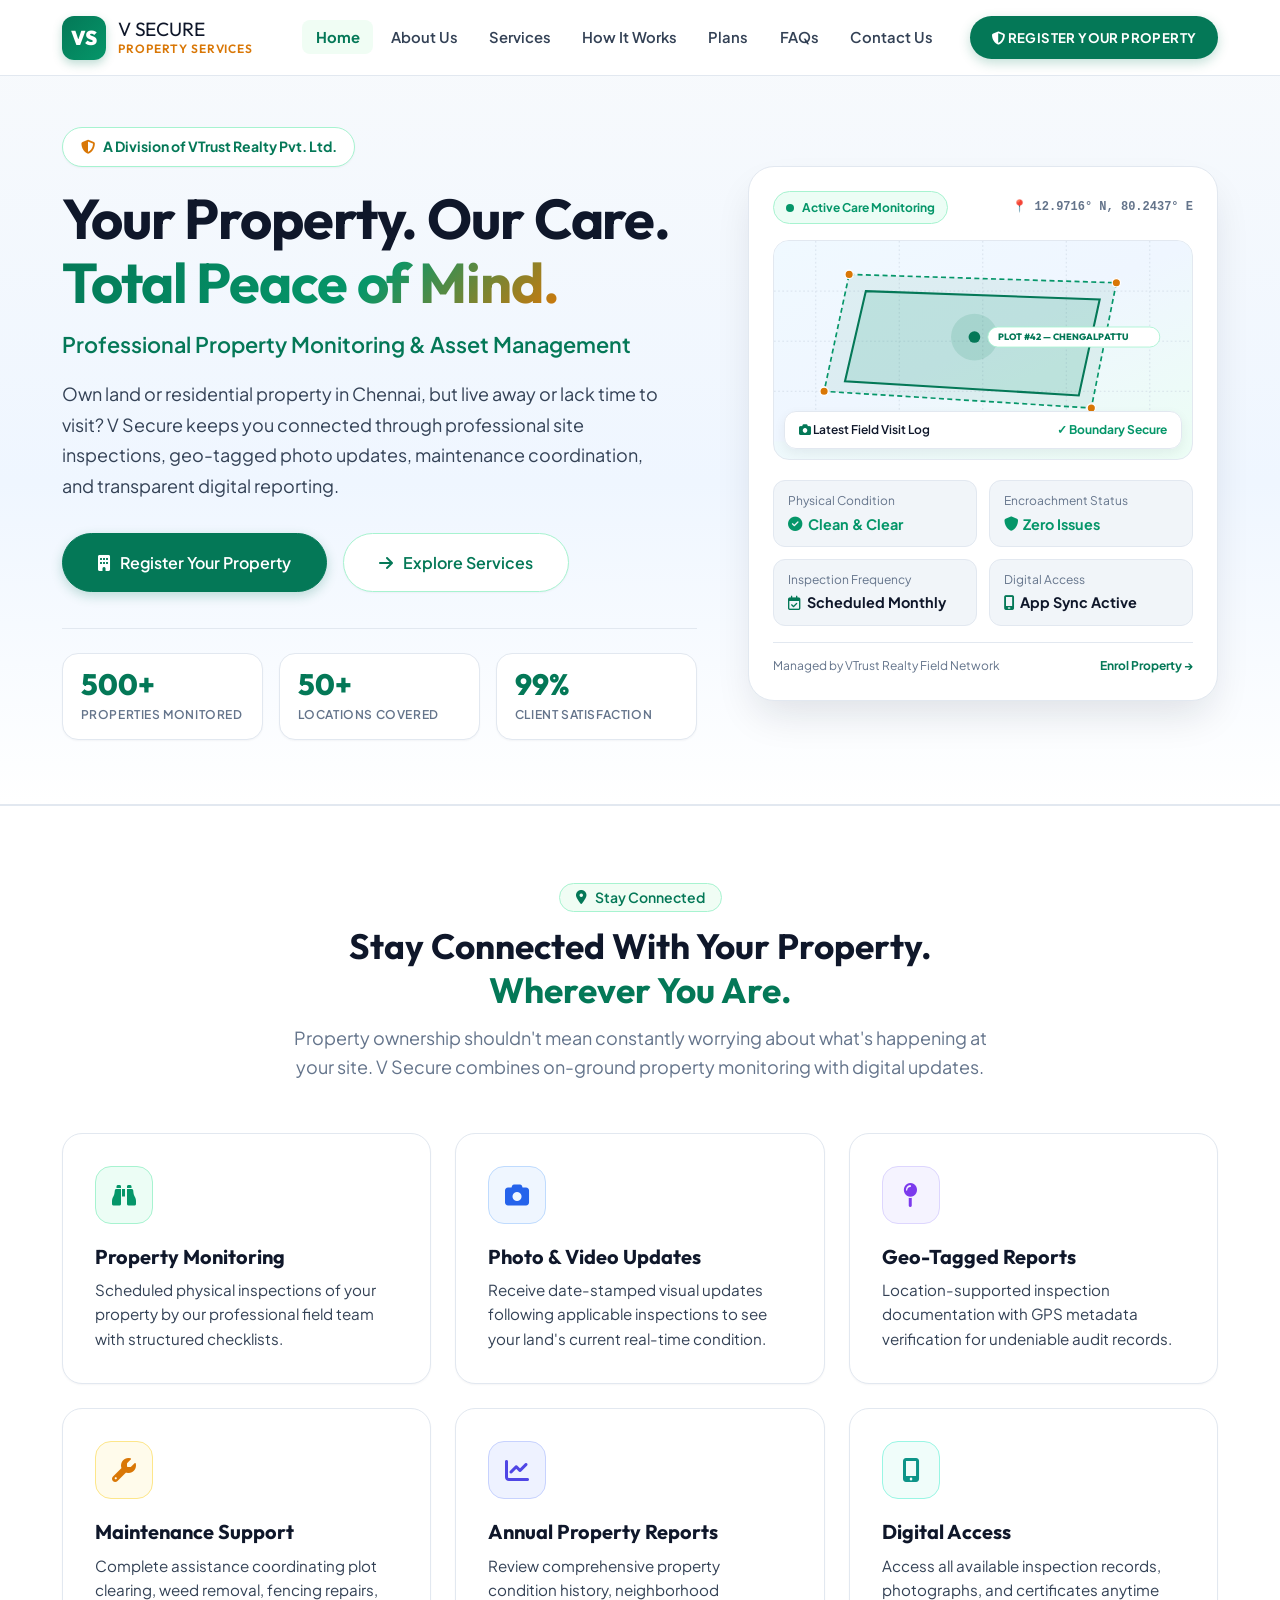
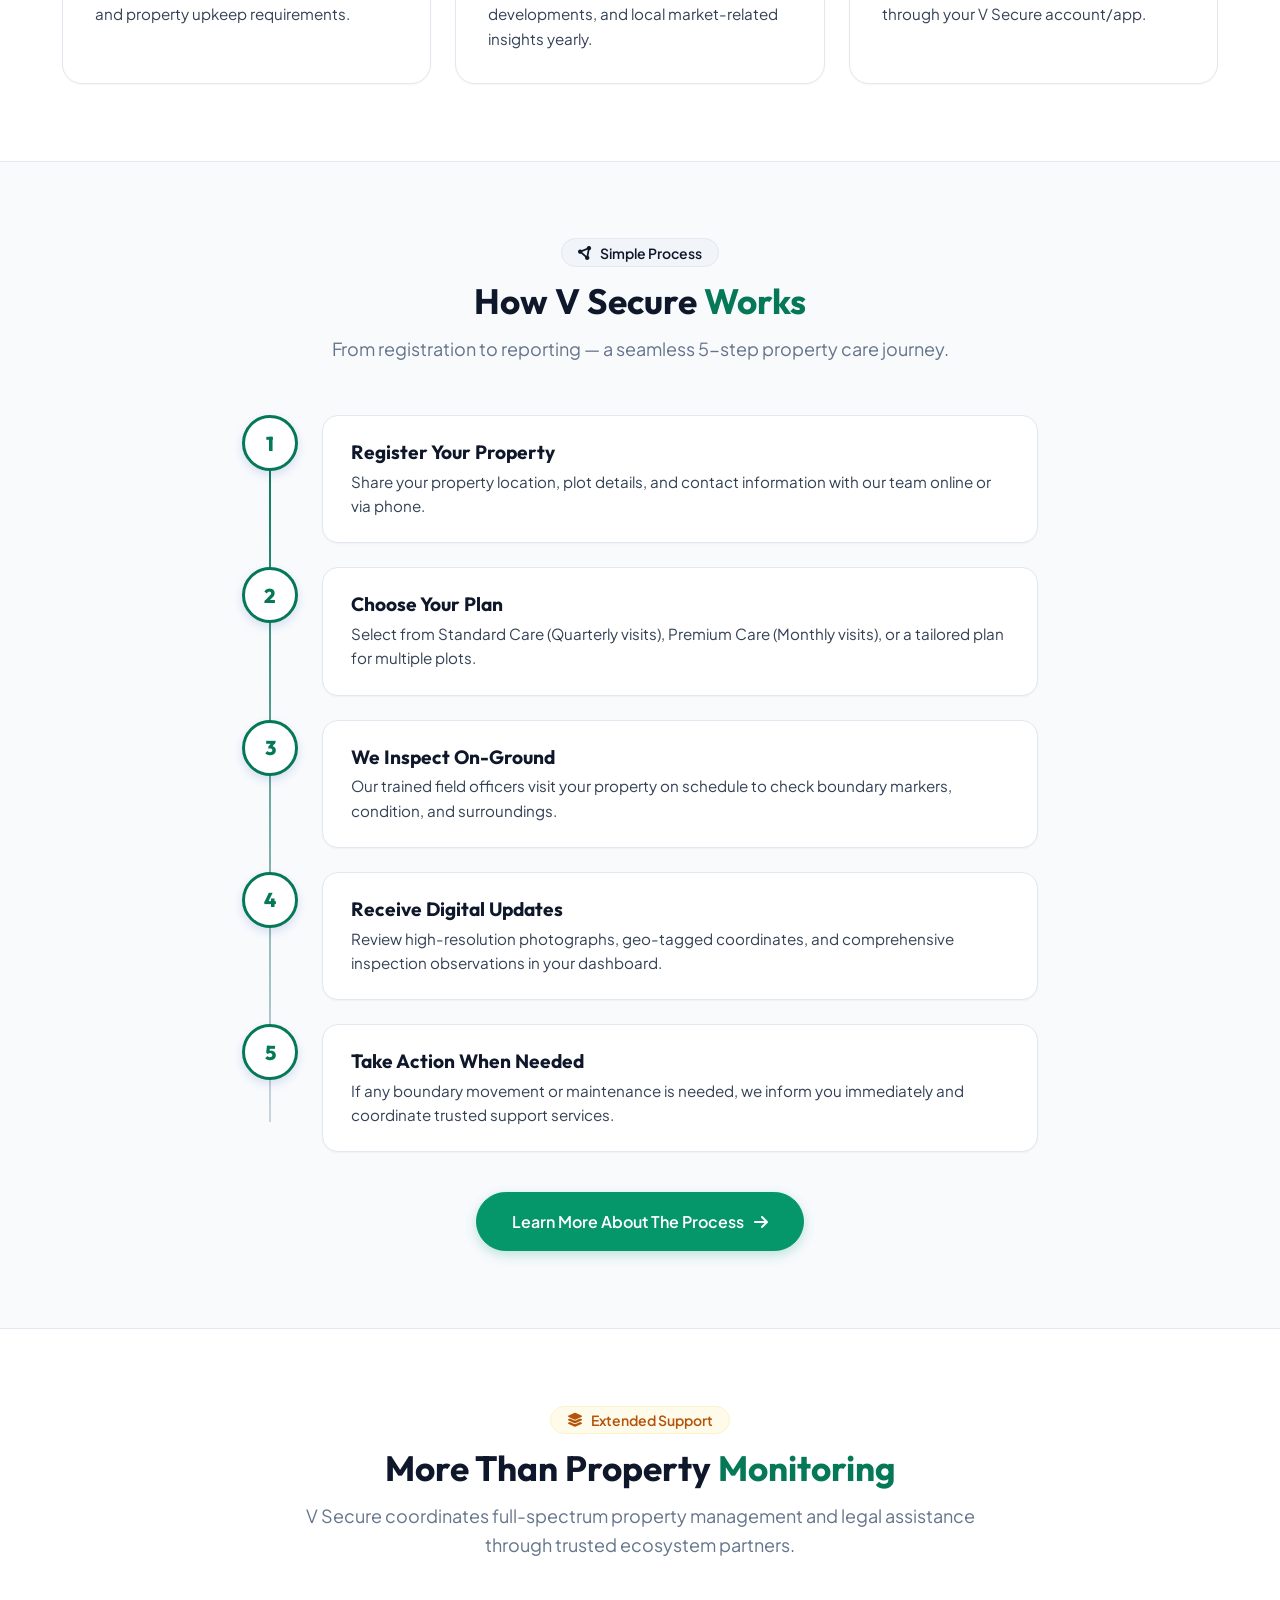
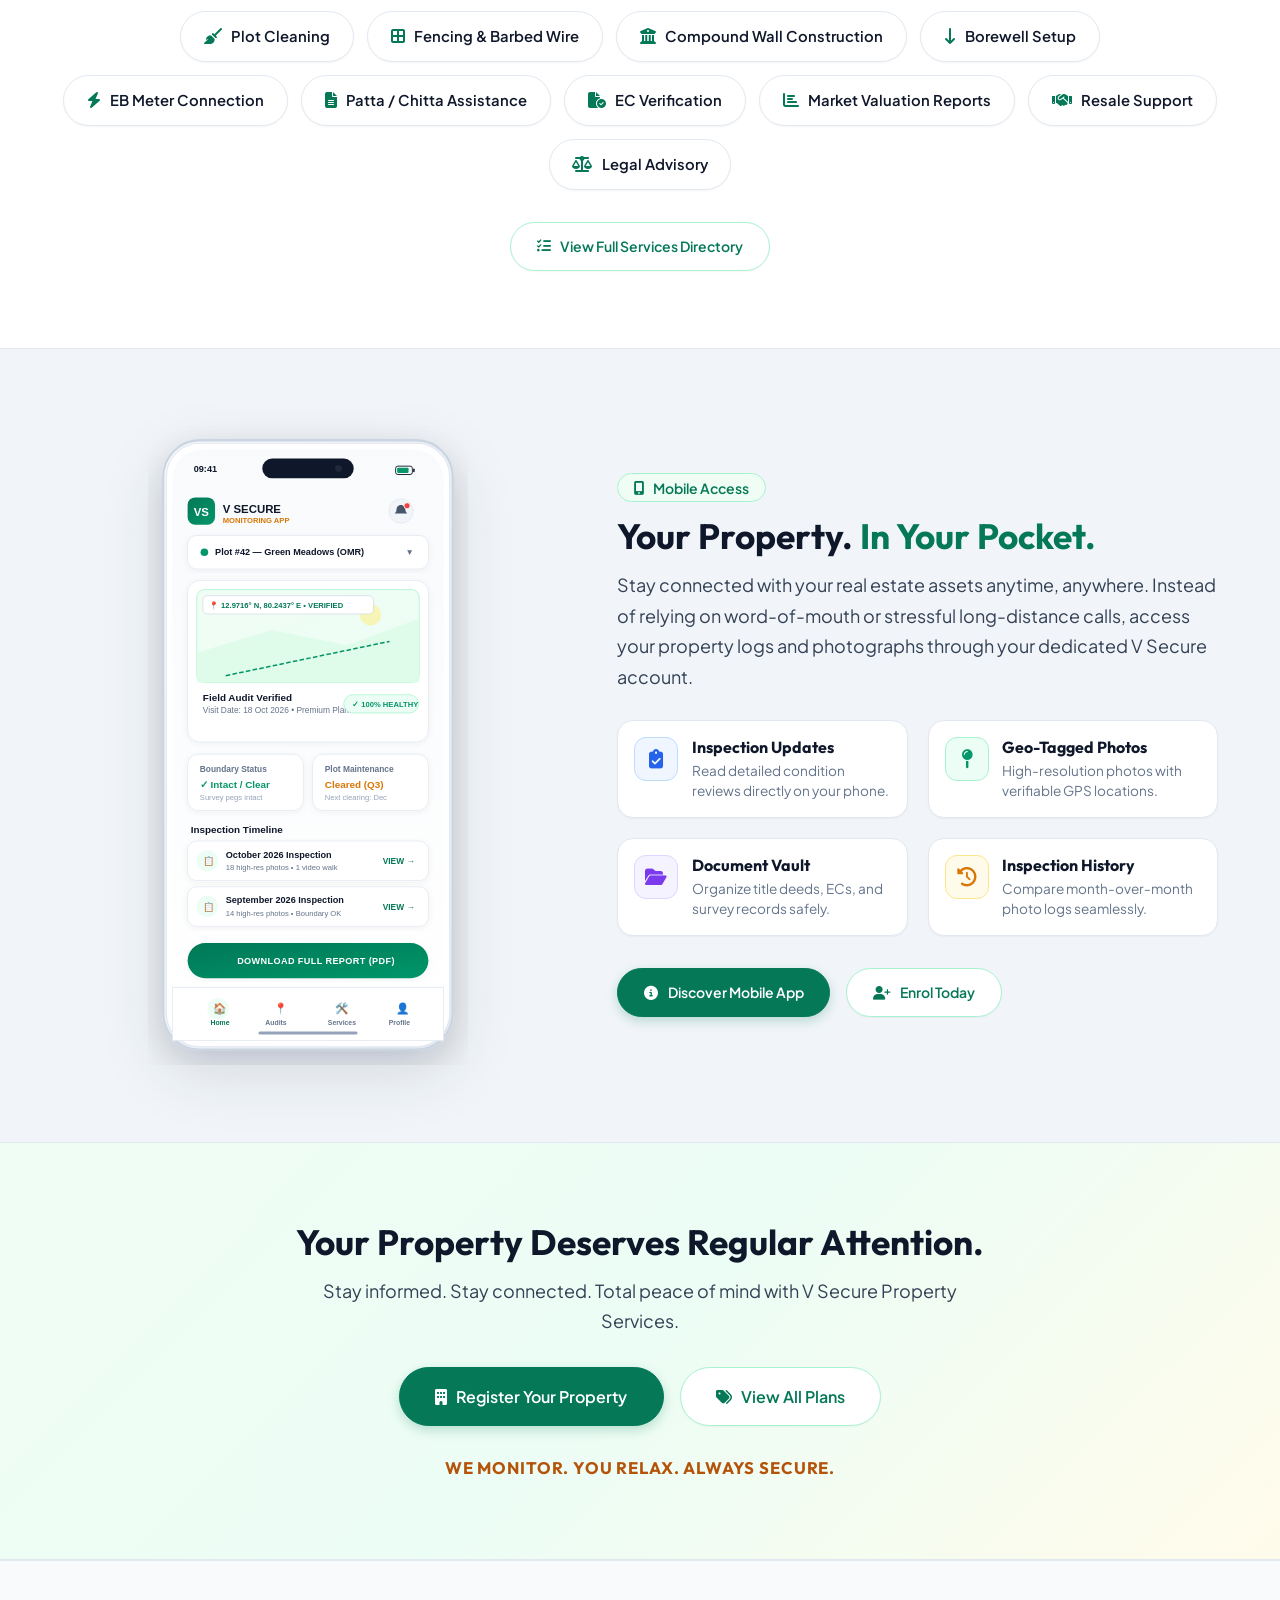
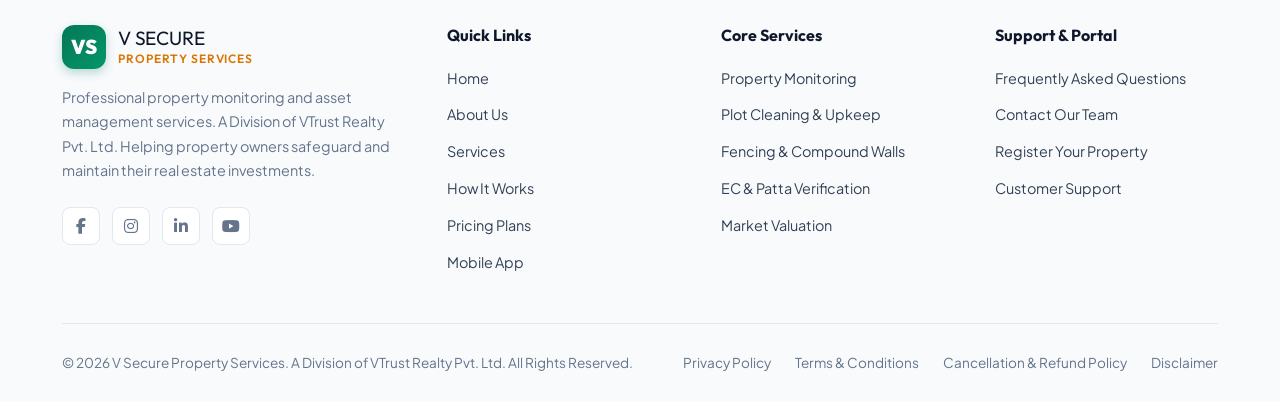
==== index.html @ 12f70ba1 "init" ====
<!DOCTYPE html>
<html lang="en">
<head>
  <meta charset="UTF-8">
  <meta name="viewport" content="width=device-width, initial-scale=1.0">
  <title>V Secure Property Services — Your Property. Our Care. Total Peace of Mind.</title>
  <meta name="description" content="Professional property monitoring, geo-tagged inspections, maintenance coordination and asset management by V Secure, a division of VTrust Realty Pvt. Ltd.">
  <link rel="stylesheet" href="css/style.css">
  <link rel="stylesheet" href="https://cdnjs.cloudflare.com/ajax/libs/font-awesome/6.5.1/css/all.min.css">
</head>
<body>

  <!-- ========== HEADER ========== -->
  <header class="header" id="header">
    <div class="header__inner">
      <a href="index.html" class="header__logo">
        <div class="header__logo-icon">VS</div>
        <div class="header__logo-text">
          V SECURE
          <span>Property Services</span>
        </div>
      </a>

      <div class="header__actions">
        <a href="contact.html#register" class="header__mobile-cta"><i class="fa-solid fa-shield-halved"></i> Register</a>
        <button class="nav-toggle" aria-label="Toggle navigation">
          <span class="nav-toggle__bar"></span>
          <span class="nav-toggle__bar"></span>
          <span class="nav-toggle__bar"></span>
        </button>
      </div>

      <nav class="header__nav" id="nav">
        <div class="nav__drawer-header">
          <div class="nav__drawer-brand">
            <div class="header__logo-icon" style="width:36px;height:36px;font-size:1rem;">VS</div>
            <div class="header__logo-text" style="font-size:1.1rem;">
              V SECURE
              <span style="font-size:0.65rem;">Property Services</span>
            </div>
          </div>
          <button class="nav__drawer-close" aria-label="Close navigation">
            <i class="fa-solid fa-xmark"></i>
          </button>
        </div>

        <ul class="nav__list">
          <li><a href="index.html" class="nav__link nav__link--active"><i class="fa-solid fa-house"></i> Home</a></li>
          <li><a href="about.html" class="nav__link"><i class="fa-solid fa-circle-info"></i> About Us</a></li>
          <li><a href="services.html" class="nav__link"><i class="fa-solid fa-shield-halved"></i> Services</a></li>
          <li><a href="how-it-works.html" class="nav__link"><i class="fa-solid fa-route"></i> How It Works</a></li>
          <li><a href="plans.html" class="nav__link"><i class="fa-solid fa-tags"></i> Plans</a></li>
          <li><a href="faq.html" class="nav__link"><i class="fa-solid fa-circle-question"></i> FAQs</a></li>
          <li><a href="contact.html" class="nav__link"><i class="fa-solid fa-envelope"></i> Contact Us</a></li>
        </ul>
        <a href="contact.html#register" class="nav__cta"><i class="fa-solid fa-shield-halved"></i> REGISTER YOUR PROPERTY</a>

        <div class="nav__drawer-footer">
          <a href="tel:+919840012345" class="nav__drawer-phone">
            <i class="fa-solid fa-phone"></i>
            <span>+91 98400 12345</span>
          </a>
          <div class="nav__drawer-division">A Division of VTrust Realty Pvt. Ltd.</div>
        </div>
      </nav>
    </div>
  </header>

  <!-- ========== HERO SECTION (Light 2-Column Split) ========== -->
  <section class="hero" id="hero">
    <div class="container">
      <div class="hero__inner">
        <!-- Left Content -->
        <div class="hero__content">
          <div class="hero__badge">
            <i class="fa-solid fa-shield-halved"></i>
            A Division of VTrust Realty Pvt. Ltd.
          </div>
          <h1 class="hero__title">
            Your Property. Our Care.<br>
            <span class="text-gradient">Total Peace of Mind.</span>
          </h1>
          <p class="hero__subtitle">Professional Property Monitoring &amp; Asset Management</p>
          <p class="hero__description">
            Own land or residential property in Chennai, but live away or lack time to visit? V&nbsp;Secure keeps you connected through professional site inspections, geo-tagged photo updates, maintenance coordination, and transparent digital reporting.
          </p>
          <div class="hero__actions">
            <a href="contact.html#register" class="btn btn--primary btn--lg">
              <i class="fa-solid fa-building"></i> Register Your Property
            </a>
            <a href="services.html" class="btn btn--secondary btn--lg">
              <i class="fa-solid fa-arrow-right"></i> Explore Services
            </a>
          </div>
          <div class="hero__stats">
            <div class="hero__stat-card">
              <div class="hero__stat-number counter" data-target="500" data-suffix="+">500+</div>
              <div class="hero__stat-label">Properties Monitored</div>
            </div>
            <div class="hero__stat-card">
              <div class="hero__stat-number counter" data-target="50" data-suffix="+">50+</div>
              <div class="hero__stat-label">Locations Covered</div>
            </div>
            <div class="hero__stat-card">
              <div class="hero__stat-number counter" data-target="99" data-suffix="%">99%</div>
              <div class="hero__stat-label">Client Satisfaction</div>
            </div>
          </div>
        </div>

        <!-- Right Live Visual Card -->
        <div class="hero__visual">
          <div class="property-live-card">
            <div class="property-live-card__header">
              <div class="property-live-card__status">
                <span class="pulse-dot"></span> Active Care Monitoring
              </div>
              <div class="property-live-card__gps">
                📍 12.9716° N, 80.2437° E
              </div>
            </div>

            <!-- Inspection Preview Image / Vector Card (Clean Light Blueprint) -->
            <div class="property-live-card__image">
              <svg viewBox="0 0 500 240" width="100%" height="100%" preserveAspectRatio="xMidYMid slice">
                <defs>
                  <linearGradient id="plotBgGrad" x1="0%" y1="0%" x2="100%" y2="100%">
                    <stop offset="0%" stop-color="#f0f9ff" />
                    <stop offset="50%" stop-color="#eff6ff" />
                    <stop offset="100%" stop-color="#ecfdf5" />
                  </linearGradient>
                </defs>
                <rect width="500" height="240" fill="url(#plotBgGrad)"/>
                <!-- Land Blueprint Grid -->
                <g stroke="#cbd5e1" stroke-width="1" stroke-dasharray="2,3" opacity="0.75">
                  <line x1="50" y1="0" x2="50" y2="240"/>
                  <line x1="150" y1="0" x2="150" y2="240"/>
                  <line x1="250" y1="0" x2="250" y2="240"/>
                  <line x1="350" y1="0" x2="350" y2="240"/>
                  <line x1="450" y1="0" x2="450" y2="240"/>
                  <line x1="0" y1="60" x2="500" y2="60"/>
                  <line x1="0" y1="120" x2="500" y2="120"/>
                  <line x1="0" y1="180" x2="500" y2="180"/>
                </g>
                <!-- Plot Boundary Polygon (Verified Emerald & Mint) -->
                <polygon points="90,40 410,50 380,200 60,180" fill="rgba(4,120,87,0.08)" stroke="#059669" stroke-width="2" stroke-dasharray="6,4"/>
                <polygon points="110,60 390,70 365,185 85,168" fill="rgba(5,150,105,0.14)" stroke="#047857" stroke-width="2.5"/>
                <!-- Corner Pegs -->
                <circle cx="90" cy="40" r="5" fill="#d97706" stroke="#ffffff" stroke-width="1.5"/>
                <circle cx="410" cy="50" r="5" fill="#d97706" stroke="#ffffff" stroke-width="1.5"/>
                <circle cx="380" cy="200" r="5" fill="#d97706" stroke="#ffffff" stroke-width="1.5"/>
                <circle cx="60" cy="180" r="5" fill="#d97706" stroke="#ffffff" stroke-width="1.5"/>
                <!-- Field Drone Scanner -->
                <circle cx="240" cy="115" r="28" fill="rgba(4,120,87,0.12)"/>
                <circle cx="240" cy="115" r="7" fill="#047857"/>
                <!-- Plot Label Pill -->
                <rect x="256" y="103" width="206" height="24" rx="12" fill="#ffffff" stroke="#a7f3d0" stroke-width="1"/>
                <text x="268" y="119" font-family="'Outfit', sans-serif" font-size="11" font-weight="800" fill="#047857">PLOT #42 — CHENGALPATTU</text>
              </svg>
              <div class="property-live-card__overlay">
                <span><i class="fa-solid fa-camera" style="color: #047857;"></i> Latest Field Visit Log</span>
                <span style="color: #059669; font-weight: 700;">✓ Boundary Secure</span>
              </div>
            </div>

            <!-- Details Chips -->
            <div class="property-live-card__details">
              <div class="property-detail-pill">
                <span class="label">Physical Condition</span>
                <span class="value" style="color: #059669;"><i class="fa-solid fa-circle-check"></i> Clean &amp; Clear</span>
              </div>
              <div class="property-detail-pill">
                <span class="label">Encroachment Status</span>
                <span class="value" style="color: #059669;"><i class="fa-solid fa-shield"></i> Zero Issues</span>
              </div>
              <div class="property-detail-pill">
                <span class="label">Inspection Frequency</span>
                <span class="value"><i class="fa-regular fa-calendar-check" style="color:#047857;"></i> Scheduled Monthly</span>
              </div>
              <div class="property-detail-pill">
                <span class="label">Digital Access</span>
                <span class="value"><i class="fa-solid fa-mobile-screen" style="color:#047857;"></i> App Sync Active</span>
              </div>
            </div>

            <div class="property-live-card__footer">
              <span>Managed by VTrust Realty Field Network</span>
              <a href="contact.html#register" style="color: var(--clr-primary); font-weight: 700;">Enrol Property &rarr;</a>
            </div>
          </div>
        </div>
      </div>
    </div>
  </section>

  <!-- ========== SECTION 2: STAY CONNECTED ========== -->
  <section class="section section--alt">
    <div class="container">
      <div class="section-header">
        <span class="badge badge--blue"><i class="fa-solid fa-location-dot"></i> Stay Connected</span>
        <h2>Stay Connected With Your Property. <span class="text-primary">Wherever You Are.</span></h2>
        <p>Property ownership shouldn't mean constantly worrying about what's happening at your site. V&nbsp;Secure combines on-ground property monitoring with digital updates.</p>
      </div>

      <div class="benefits-grid">
        <div class="benefit-card">
          <div class="benefit-card__icon icon-emerald"><i class="fa-solid fa-binoculars"></i></div>
          <h3>Property Monitoring</h3>
          <p>Scheduled physical inspections of your property by our professional field team with structured checklists.</p>
        </div>

        <div class="benefit-card">
          <div class="benefit-card__icon icon-blue"><i class="fa-solid fa-camera"></i></div>
          <h3>Photo &amp; Video Updates</h3>
          <p>Receive date-stamped visual updates following applicable inspections to see your land's current real-time condition.</p>
        </div>

        <div class="benefit-card">
          <div class="benefit-card__icon icon-purple"><i class="fa-solid fa-map-pin"></i></div>
          <h3>Geo-Tagged Reports</h3>
          <p>Location-supported inspection documentation with GPS metadata verification for undeniable audit records.</p>
        </div>

        <div class="benefit-card">
          <div class="benefit-card__icon icon-amber"><i class="fa-solid fa-wrench"></i></div>
          <h3>Maintenance Support</h3>
          <p>Complete assistance coordinating plot clearing, weed removal, fencing repairs, and property upkeep requirements.</p>
        </div>

        <div class="benefit-card">
          <div class="benefit-card__icon icon-indigo"><i class="fa-solid fa-chart-line"></i></div>
          <h3>Annual Property Reports</h3>
          <p>Review comprehensive property condition history, neighborhood developments, and local market-related insights yearly.</p>
        </div>

        <div class="benefit-card">
          <div class="benefit-card__icon icon-teal"><i class="fa-solid fa-mobile-screen-button"></i></div>
          <h3>Digital Access</h3>
          <p>Access all available inspection records, photographs, and certificates anytime through your V&nbsp;Secure account/app.</p>
        </div>
      </div>
    </div>
  </section>

  <!-- ========== SECTION 3: HOW IT WORKS (Preview) ========== -->
  <section class="section">
    <div class="container container--narrow">
      <div class="section-header">
        <span class="badge badge--dark"><i class="fa-solid fa-circle-nodes"></i> Simple Process</span>
        <h2>How V Secure <span class="text-primary">Works</span></h2>
        <p>From registration to reporting — a seamless 5-step property care journey.</p>
      </div>

      <div class="steps">
        <div class="steps__line"></div>

        <div class="step">
          <div class="step__marker">1</div>
          <div class="step__content">
            <h3>Register Your Property</h3>
            <p>Share your property location, plot details, and contact information with our team online or via phone.</p>
          </div>
        </div>

        <div class="step">
          <div class="step__marker">2</div>
          <div class="step__content">
            <h3>Choose Your Plan</h3>
            <p>Select from Standard Care (Quarterly visits), Premium Care (Monthly visits), or a tailored plan for multiple plots.</p>
          </div>
        </div>

        <div class="step">
          <div class="step__marker">3</div>
          <div class="step__content">
            <h3>We Inspect On-Ground</h3>
            <p>Our trained field officers visit your property on schedule to check boundary markers, condition, and surroundings.</p>
          </div>
        </div>

        <div class="step">
          <div class="step__marker">4</div>
          <div class="step__content">
            <h3>Receive Digital Updates</h3>
            <p>Review high-resolution photographs, geo-tagged coordinates, and comprehensive inspection observations in your dashboard.</p>
          </div>
        </div>

        <div class="step">
          <div class="step__marker">5</div>
          <div class="step__content">
            <h3>Take Action When Needed</h3>
            <p>If any boundary movement or maintenance is needed, we inform you immediately and coordinate trusted support services.</p>
          </div>
        </div>
      </div>

      <div style="text-align: center; margin-top: 2.5rem;">
        <a href="how-it-works.html" class="btn btn--blue btn--lg">
          Learn More About The Process <i class="fa-solid fa-arrow-right"></i>
        </a>
      </div>
    </div>
  </section>

  <!-- ========== SECTION 4: MORE THAN MONITORING ========== -->
  <section class="section section--alt">
    <div class="container">
      <div class="section-header">
        <span class="badge badge--gold"><i class="fa-solid fa-layer-group"></i> Extended Support</span>
        <h2>More Than Property <span class="text-primary">Monitoring</span></h2>
        <p>V Secure coordinates full-spectrum property management and legal assistance through trusted ecosystem partners.</p>
      </div>

      <div class="additional-services">
        <span class="additional-services__item"><i class="fa-solid fa-broom"></i> Plot Cleaning</span>
        <span class="additional-services__item"><i class="fa-solid fa-border-all"></i> Fencing &amp; Barbed Wire</span>
        <span class="additional-services__item"><i class="fa-solid fa-building-columns"></i> Compound Wall Construction</span>
        <span class="additional-services__item"><i class="fa-solid fa-arrow-down-long"></i> Borewell Setup</span>
        <span class="additional-services__item"><i class="fa-solid fa-bolt"></i> EB Meter Connection</span>
        <span class="additional-services__item"><i class="fa-solid fa-file-lines"></i> Patta / Chitta Assistance</span>
        <span class="additional-services__item"><i class="fa-solid fa-file-circle-check"></i> EC Verification</span>
        <span class="additional-services__item"><i class="fa-solid fa-chart-bar"></i> Market Valuation Reports</span>
        <span class="additional-services__item"><i class="fa-solid fa-handshake"></i> Resale Support</span>
        <span class="additional-services__item"><i class="fa-solid fa-scale-balanced"></i> Legal Advisory</span>
      </div>

      <div style="text-align: center; margin-top: 2rem;">
        <a href="services.html" class="btn btn--secondary">
          <i class="fa-solid fa-list-check"></i> View Full Services Directory
        </a>
      </div>
    </div>
  </section>

  <!-- ========== SECTION 5: MOBILE APP SHOWCASE ========== -->
  <section class="section section--subtle">
    <div class="container">
      <div class="app-section">
        <div class="app-section__image">
          <img src="images/app-mockup.svg" alt="V Secure mobile app dashboard preview">
        </div>
        <div>
          <span class="badge badge--blue" style="margin-bottom: 0.75rem;"><i class="fa-solid fa-mobile-screen-button"></i> Mobile Access</span>
          <h2 style="font-size: var(--fs-h2); color: var(--clr-text-title); margin-bottom: 0.75rem;">
            Your Property. <span class="text-primary">In Your Pocket.</span>
          </h2>
          <p style="font-size: var(--fs-body-lg); color: var(--clr-text-body); margin-bottom: 1.5rem; line-height: 1.7;">
            Stay connected with your real estate assets anytime, anywhere. Instead of relying on word-of-mouth or stressful long-distance calls, access your property logs and photographs through your dedicated V&nbsp;Secure account.
          </p>

          <div class="app-features">
            <div class="app-feature">
              <div class="app-feature__icon icon-blue"><i class="fa-solid fa-clipboard-check"></i></div>
              <div>
                <h4>Inspection Updates</h4>
                <p>Read detailed condition reviews directly on your phone.</p>
              </div>
            </div>

            <div class="app-feature">
              <div class="app-feature__icon icon-emerald"><i class="fa-solid fa-map-pin"></i></div>
              <div>
                <h4>Geo-Tagged Photos</h4>
                <p>High-resolution photos with verifiable GPS locations.</p>
              </div>
            </div>

            <div class="app-feature">
              <div class="app-feature__icon icon-purple"><i class="fa-solid fa-folder-open"></i></div>
              <div>
                <h4>Document Vault</h4>
                <p>Organize title deeds, ECs, and survey records safely.</p>
              </div>
            </div>

            <div class="app-feature">
              <div class="app-feature__icon icon-amber"><i class="fa-solid fa-clock-rotate-left"></i></div>
              <div>
                <h4>Inspection History</h4>
                <p>Compare month-over-month photo logs seamlessly.</p>
              </div>
            </div>
          </div>

          <div class="btn-group" style="margin-top: 2rem;">
            <a href="app.html" class="btn btn--primary">
              <i class="fa-solid fa-circle-info"></i> Discover Mobile App
            </a>
            <a href="contact.html#register" class="btn btn--secondary">
              <i class="fa-solid fa-user-plus"></i> Enrol Today
            </a>
          </div>
        </div>
      </div>
    </div>
  </section>

  <!-- ========== SECTION 6: CLOSING CTA ========== -->
  <section class="cta-section">
    <div class="container">
      <h2>Your Property Deserves Regular Attention.</h2>
      <p>Stay informed. Stay connected. Total peace of mind with V Secure Property Services.</p>
      <div class="btn-group">
        <a href="contact.html#register" class="btn btn--primary btn--lg">
          <i class="fa-solid fa-building"></i> Register Your Property
        </a>
        <a href="plans.html" class="btn btn--secondary btn--lg">
          <i class="fa-solid fa-tags"></i> View All Plans
        </a>
      </div>
      <div class="cta-tagline">We Monitor. You Relax. Always Secure.</div>
    </div>
  </section>

  <!-- ========== FOOTER ========== -->
  <footer class="footer">
    <div class="container">
      <div class="footer__grid">
        <div class="footer__brand">
          <a href="index.html" class="header__logo" style="margin-bottom: 0.5rem;">
            <div class="header__logo-icon">VS</div>
            <div class="header__logo-text">
              V SECURE
              <span>Property Services</span>
            </div>
          </a>
          <p>
            Professional property monitoring and asset management services. A Division of VTrust Realty Pvt. Ltd. Helping property owners safeguard and maintain their real estate investments.
          </p>
          <div class="footer__social">
            <a href="#" aria-label="Facebook"><i class="fa-brands fa-facebook-f"></i></a>
            <a href="#" aria-label="Instagram"><i class="fa-brands fa-instagram"></i></a>
            <a href="#" aria-label="LinkedIn"><i class="fa-brands fa-linkedin-in"></i></a>
            <a href="#" aria-label="YouTube"><i class="fa-brands fa-youtube"></i></a>
          </div>
        </div>

        <div class="footer__col">
          <h4>Quick Links</h4>
          <ul>
            <li><a href="index.html">Home</a></li>
            <li><a href="about.html">About Us</a></li>
            <li><a href="services.html">Services</a></li>
            <li><a href="how-it-works.html">How It Works</a></li>
            <li><a href="plans.html">Pricing Plans</a></li>
            <li><a href="app.html">Mobile App</a></li>
          </ul>
        </div>

        <div class="footer__col">
          <h4>Core Services</h4>
          <ul>
            <li><a href="services.html">Property Monitoring</a></li>
            <li><a href="services.html">Plot Cleaning &amp; Upkeep</a></li>
            <li><a href="services.html">Fencing &amp; Compound Walls</a></li>
            <li><a href="services.html">EC &amp; Patta Verification</a></li>
            <li><a href="services.html">Market Valuation</a></li>
          </ul>
        </div>

        <div class="footer__col">
          <h4>Support &amp; Portal</h4>
          <ul>
            <li><a href="faq.html">Frequently Asked Questions</a></li>
            <li><a href="contact.html">Contact Our Team</a></li>
            <li><a href="contact.html#register">Register Your Property</a></li>
            <li><a href="contact.html">Customer Support</a></li>
          </ul>
        </div>
      </div>

      <div class="footer__bottom">
        <p>&copy; 2026 V Secure Property Services. A Division of VTrust Realty Pvt. Ltd. All Rights Reserved.</p>
        <div class="footer__policies">
          <a href="#">Privacy Policy</a>
          <a href="#">Terms &amp; Conditions</a>
          <a href="#">Cancellation &amp; Refund Policy</a>
          <a href="#">Disclaimer</a>
        </div>
      </div>
    </div>
  </footer>

  <script src="js/main.js"></script>
</body>
</html>
---- css/style.css ----
/* ==========================================================================
   V SECURE PROPERTY SERVICES — Executive Light Theme Design System
   A Division of VTrust Realty Pvt. Ltd.
   Ultra-Clean Corporate Palette & Responsive Mobile Drawer
   ========================================================================== */

/* ---------- Google Fonts ---------- */
@import url('https://fonts.googleapis.com/css2?family=Plus+Jakarta+Sans:wght@400;500;600;700;800&family=Outfit:wght@500;600;700;800;900&display=swap');

/* ---------- Pure Light Theme Tokens (Forest Emerald & Warm Gold) ---------- */
:root {
  /* Surfaces & Canvas (100% Light Mode) */
  --clr-bg-page: #f8fafc;        /* Soft Pearl Slate Canvas */
  --clr-bg-white: #ffffff;       /* Pure Card White */
  --clr-bg-subtle: #f1f5f9;      /* Light Gray Neutral */
  --clr-bg-alt: #ffffff;
  --clr-bg-tint-blue: #f0fdf4;   /* Soft Emerald Tint Highlight */
  --clr-bg-tint-green: #ecfdf5;  /* Soft Green Highlight */
  --clr-bg-tint-gold: #fffbeb;   /* Soft Gold Highlight */

  /* Executive Brand Colors (V Secure Forest Emerald & Gold) */
  --clr-primary: #047857;        /* Rich Forest Emerald */
  --clr-primary-light: #059669;  /* Vibrant Emerald */
  --clr-primary-dark: #064e3b;   /* Deep Pine Green */
  --clr-primary-subtle: #d1fae5; /* Soft Mint Border/Fill */

  --clr-accent-gold: #d97706;    /* Vibrant Warm Amber */
  --clr-accent-dark: #b45309;    /* Refined Brass */
  --clr-accent-light: #fef3c7;   /* Pastel Gold */

  /* Semantic State Colors */
  --clr-success: #059669;        /* Verified Emerald */
  --clr-success-bg: #ecfdf5;
  --clr-success-border: #a7f3d0;
  --clr-info: #0284c7;
  --clr-info-bg: #f0f9ff;
  --clr-warning: #d97706;

  /* Typography Colors (High Contrast & Clean Legibility) */
  --clr-text-title: #0f172a;     /* Deep Slate / Charcoal */
  --clr-text-body: #334155;      /* Slate Body (Optimal for reading) */
  --clr-text-muted: #64748b;     /* Metadata / Secondary */
  --clr-text-subtle: #94a3b8;    /* Placeholder / Inactive */
  --clr-text-white: #ffffff;

  /* Crisp Light Borders */
  --clr-border: #e2e8f0;         /* Default Light Divider */
  --clr-border-subtle: #cbd5e1;  /* Form Input / Strong Border */
  --clr-border-blue: #a7f3d0;    /* Card Mint Border */

  /* Gradients */
  --grad-primary: linear-gradient(135deg, #047857 0%, #059669 100%);
  --grad-accent: linear-gradient(135deg, #b45309 0%, #d97706 100%);
  --grad-hero: linear-gradient(180deg, #f8fafc 0%, #f0fdf4 50%, #ffffff 100%);
  --grad-cta: linear-gradient(135deg, #f0fdf4 0%, #ecfdf5 50%, #fffbeb 100%);

  /* Typography */
  --ff-heading: 'Outfit', -apple-system, BlinkMacSystemFont, 'Segoe UI', Roboto, sans-serif;
  --ff-body: 'Plus Jakarta Sans', -apple-system, BlinkMacSystemFont, 'Segoe UI', Roboto, sans-serif;

  --fs-hero: clamp(2.1rem, 4.5vw, 3.5rem);
  --fs-h1: clamp(1.85rem, 3.8vw, 2.75rem);
  --fs-h2: clamp(1.5rem, 3vw, 2.2rem);
  --fs-h3: clamp(1.2rem, 2vw, 1.5rem);
  --fs-h4: 1.125rem;
  --fs-body: 1rem;
  --fs-body-lg: 1.125rem;
  --fs-small: 0.875rem;
  --fs-xs: 0.75rem;

  /* Spacing */
  --space-xs: 0.5rem;
  --space-sm: 1rem;
  --space-md: 1.5rem;
  --space-lg: 2rem;
  --space-xl: 3rem;
  --space-2xl: 4.5rem;
  --space-3xl: 6rem;

  /* Border Radii */
  --radius-sm: 8px;
  --radius-md: 12px;
  --radius-lg: 16px;
  --radius-xl: 20px;
  --radius-2xl: 26px;
  --radius-full: 9999px;

  /* Clean Light Shadows */
  --shadow-xs: 0 1px 2px rgba(15, 23, 42, 0.04);
  --shadow-sm: 0 2px 6px rgba(15, 23, 42, 0.05);
  --shadow-md: 0 6px 18px -2px rgba(15, 23, 42, 0.07);
  --shadow-lg: 0 12px 28px -4px rgba(15, 23, 42, 0.09);
  --shadow-xl: 0 20px 40px -8px rgba(15, 23, 42, 0.12);

  /* Transitions */
  --transition-fast: 0.18s cubic-bezier(0.4, 0, 0.2, 1);
  --transition-base: 0.28s cubic-bezier(0.4, 0, 0.2, 1);
  --transition-smooth: 0.35s cubic-bezier(0.16, 1, 0.3, 1);

  /* Layout */
  --container-max: 1220px;
  --container-narrow: 860px;
  --header-height: 76px;
}

/* ---------- Global Reset & Base ---------- */
*, *::before, *::after {
  margin: 0;
  padding: 0;
  box-sizing: border-box;
}

html {
  scroll-behavior: smooth;
  scroll-padding-top: calc(var(--header-height) + 16px);
}

body {
  font-family: var(--ff-body);
  font-size: var(--fs-body);
  line-height: 1.65;
  color: var(--clr-text-body);
  background-color: var(--clr-bg-page);
  overflow-x: hidden;
  -webkit-font-smoothing: antialiased;
  -moz-osx-font-smoothing: grayscale;
}

body.menu-open {
  overflow: hidden;
}

img, svg {
  max-width: 100%;
  height: auto;
  display: block;
}

a {
  text-decoration: none;
  color: inherit;
  transition: all var(--transition-fast);
}

ul, ol {
  list-style: none;
}

h1, h2, h3, h4, h5, h6 {
  font-family: var(--ff-heading);
  color: var(--clr-text-title);
  font-weight: 700;
  line-height: 1.25;
}

/* ---------- Container Utilities ---------- */
.container {
  width: 100%;
  max-width: var(--container-max);
  margin-left: auto;
  margin-right: auto;
  padding-left: clamp(1rem, 3.5vw, 2rem);
  padding-right: clamp(1rem, 3.5vw, 2rem);
}

.container--narrow {
  max-width: var(--container-narrow);
}

.section {
  padding: clamp(3.5rem, 6vw, 5.5rem) 0;
  position: relative;
}

.section--alt {
  background-color: var(--clr-bg-white);
  border-top: 1px solid var(--clr-border);
  border-bottom: 1px solid var(--clr-border);
}

.section--subtle {
  background-color: var(--clr-bg-subtle);
}

.section-header {
  text-align: center;
  max-width: 720px;
  margin: 0 auto clamp(2rem, 4vw, 3.5rem);
}

.section-header .badge {
  margin-bottom: 0.75rem;
}

.section-header h2 {
  font-size: var(--fs-h2);
  margin-bottom: 0.75rem;
}

.section-header p {
  font-size: var(--fs-body-lg);
  color: var(--clr-text-muted);
  line-height: 1.6;
}

/* ---------- Badges & Labels ---------- */
.badge {
  display: inline-flex;
  align-items: center;
  gap: 0.5rem;
  padding: 0.4rem 1rem;
  border-radius: var(--radius-full);
  font-family: var(--ff-body);
  font-size: var(--fs-small);
  font-weight: 600;
  line-height: 1;
}

.badge--blue,
.badge--emerald {
  background-color: var(--clr-bg-tint-blue);
  color: var(--clr-primary);
  border: 1px solid var(--clr-border-blue);
}

.badge--gold {
  background-color: var(--clr-bg-tint-gold);
  color: var(--clr-accent-dark);
  border: 1px solid var(--clr-accent-light);
}

.badge--green {
  background-color: var(--clr-bg-tint-green);
  color: var(--clr-success);
  border: 1px solid var(--clr-success-border);
}

.badge--dark {
  background-color: var(--clr-bg-subtle);
  color: var(--clr-text-title);
  border: 1px solid var(--clr-border);
}

.text-gradient {
  background: linear-gradient(135deg, #047857 0%, #059669 60%, #d97706 100%);
  -webkit-background-clip: text;
  -webkit-text-fill-color: transparent;
  background-clip: text;
}

.text-primary {
  color: var(--clr-primary);
}

.text-accent {
  color: var(--clr-accent-gold);
}

/* ---------- Buttons ---------- */
.btn {
  display: inline-flex;
  align-items: center;
  justify-content: center;
  gap: 0.6rem;
  padding: 0.75rem 1.6rem;
  border-radius: var(--radius-full);
  font-family: var(--ff-body);
  font-size: var(--fs-small);
  font-weight: 600;
  cursor: pointer;
  border: 1.5px solid transparent;
  transition: all var(--transition-fast);
  text-align: center;
  white-space: nowrap;
}

.btn--primary {
  background: var(--clr-primary);
  color: #ffffff;
  border-color: var(--clr-primary);
  box-shadow: 0 4px 12px rgba(4, 120, 87, 0.24);
}

.btn--primary:hover {
  background: var(--clr-primary-dark);
  border-color: var(--clr-primary-dark);
  color: #ffffff;
  transform: translateY(-2px);
  box-shadow: 0 6px 18px rgba(4, 120, 87, 0.35);
}

.btn--secondary {
  background: #ffffff;
  color: var(--clr-primary);
  border-color: var(--clr-border-blue);
  box-shadow: var(--shadow-xs);
}

.btn--secondary:hover {
  background: var(--clr-bg-tint-blue);
  border-color: var(--clr-primary);
  color: var(--clr-primary-dark);
  transform: translateY(-2px);
  box-shadow: var(--shadow-sm);
}

.btn--blue {
  background: var(--clr-primary-light);
  color: #ffffff;
  border-color: var(--clr-primary-light);
  box-shadow: 0 4px 12px rgba(5, 150, 105, 0.24);
}

.btn--blue:hover {
  background: var(--clr-primary);
  border-color: var(--clr-primary);
  color: #ffffff;
  transform: translateY(-2px);
  box-shadow: 0 6px 16px rgba(4, 120, 87, 0.32);
}

.btn--lg {
  padding: 0.95rem 2.2rem;
  font-size: var(--fs-body);
}

.btn--sm {
  padding: 0.5rem 1.1rem;
  font-size: var(--fs-xs);
}

.btn-group {
  display: flex;
  flex-wrap: wrap;
  align-items: center;
  gap: 1rem;
}

/* ---------- Header & Desktop Navigation ---------- */
.header {
  position: fixed;
  top: 0;
  left: 0;
  right: 0;
  z-index: 1000;
  height: var(--header-height);
  background: #ffffff;
  border-bottom: 1px solid var(--clr-border);
  transition: box-shadow var(--transition-fast);
}

.header--scrolled {
  box-shadow: 0 4px 20px rgba(15, 23, 42, 0.08);
}

.header__inner {
  display: flex;
  align-items: center;
  justify-content: space-between;
  height: 100%;
  max-width: var(--container-max);
  margin: 0 auto;
  padding: 0 clamp(1rem, 3.5vw, 2rem);
}

.header__logo {
  display: flex;
  align-items: center;
  gap: 0.75rem;
  text-decoration: none;
  flex-shrink: 0;
}

.header__logo-icon {
  width: 44px;
  height: 44px;
  background: linear-gradient(135deg, #047857 0%, #059669 100%);
  color: #ffffff;
  border-radius: var(--radius-md);
  display: flex;
  align-items: center;
  justify-content: center;
  font-family: var(--ff-heading);
  font-weight: 900;
  font-size: 1.25rem;
  box-shadow: 0 4px 10px rgba(4, 120, 87, 0.25);
}

.header__logo-text {
  display: flex;
  flex-direction: column;
  font-family: var(--ff-heading);
  font-size: 1.2rem;
  line-height: 1.1;
  color: var(--clr-text-title);
  letter-spacing: -0.01em;
}

.header__logo-text span {
  font-size: 0.75rem;
  font-weight: 600;
  color: var(--clr-accent-gold);
  text-transform: uppercase;
  letter-spacing: 0.08em;
  margin-top: 2px;
}

.header__nav {
  display: flex;
  align-items: center;
  gap: 1.5rem;
}

.nav__list {
  display: flex;
  align-items: center;
  gap: 0.25rem;
}

.nav__link {
  font-size: 0.925rem;
  font-weight: 600;
  color: var(--clr-text-body);
  padding: 0.5rem 0.85rem;
  border-radius: var(--radius-sm);
  transition: all var(--transition-fast);
}

.nav__link:hover {
  color: var(--clr-primary);
  background-color: var(--clr-bg-subtle);
}

.nav__link--active {
  color: var(--clr-primary);
  font-weight: 700;
  background-color: var(--clr-bg-tint-blue);
}

.nav__cta {
  padding: 0.65rem 1.35rem;
  background: var(--clr-primary);
  color: #ffffff;
  border-radius: var(--radius-full);
  font-size: 0.825rem;
  font-weight: 700;
  letter-spacing: 0.03em;
  box-shadow: 0 4px 12px rgba(4, 120, 87, 0.24);
  transition: all var(--transition-fast);
  white-space: nowrap;
}

.nav__cta:hover {
  background: var(--clr-primary-dark);
  color: #ffffff;
  transform: translateY(-1px);
  box-shadow: 0 6px 16px rgba(4, 120, 87, 0.35);
}

/* Header Actions & Mobile Elements */
.header__actions {
  display: flex;
  align-items: center;
  gap: 0.75rem;
}

.header__mobile-cta {
  display: none;
}

.nav__drawer-header,
.nav__drawer-footer {
  display: none;
}

/* Mobile Toggle Hamburger Button */
.nav-toggle {
  display: none;
  flex-direction: column;
  justify-content: center;
  align-items: center;
  width: 44px;
  height: 44px;
  background: #ffffff;
  border: 1.5px solid var(--clr-border);
  border-radius: var(--radius-md);
  cursor: pointer;
  z-index: 1002;
  gap: 5px;
  padding: 0;
  transition: all var(--transition-fast);
}

.nav-toggle:hover {
  background: var(--clr-bg-subtle);
  border-color: var(--clr-border-blue);
}

.nav-toggle__bar {
  width: 22px;
  height: 2.2px;
  background-color: var(--clr-text-title);
  border-radius: 2px;
  transition: all var(--transition-base);
}

.nav-toggle.active .nav-toggle__bar:nth-child(1) {
  transform: translateY(7.2px) rotate(45deg);
}

.nav-toggle.active .nav-toggle__bar:nth-child(2) {
  opacity: 0;
}

.nav-toggle.active .nav-toggle__bar:nth-child(3) {
  transform: translateY(-7.2px) rotate(-45deg);
}

/* Mobile Backdrop Overlay (Crisp Non-Blur Darkening Behind Header) */
.nav-backdrop {
  position: fixed;
  inset: 0;
  background: rgba(15, 23, 42, 0.55);
  z-index: 998;
  opacity: 0;
  pointer-events: none;
  transition: opacity 0.25s ease;
}

.nav-backdrop.open {
  opacity: 1;
  pointer-events: auto;
}

/* ---------- HERO SECTION (Clean Light Split) ---------- */
.hero {
  position: relative;
  padding-top: calc(var(--header-height) + clamp(2rem, 4vw, 3.5rem));
  padding-bottom: clamp(3rem, 5vw, 4.5rem);
  background: linear-gradient(180deg, #f8fafc 0%, #eff6ff 60%, #ffffff 100%);
  border-bottom: 1px solid var(--clr-border);
  overflow: hidden;
}

.hero__inner {
  display: grid;
  grid-template-columns: 1.15fr 0.85fr;
  align-items: center;
  gap: clamp(2rem, 4vw, 3.5rem);
}

.hero__badge {
  display: inline-flex;
  align-items: center;
  gap: 0.5rem;
  background: #ffffff;
  color: var(--clr-primary);
  border: 1px solid var(--clr-border-blue);
  padding: 0.45rem 1.1rem;
  border-radius: var(--radius-full);
  font-size: var(--fs-small);
  font-weight: 700;
  box-shadow: var(--shadow-xs);
  margin-bottom: 1.25rem;
}

.hero__badge i {
  color: var(--clr-accent-gold);
}

.hero__title {
  font-size: var(--fs-hero);
  color: var(--clr-text-title);
  letter-spacing: -0.02em;
  margin-bottom: 0.75rem;
  line-height: 1.15;
}

.hero__subtitle {
  font-size: clamp(1.1rem, 2vw, 1.35rem);
  font-weight: 600;
  color: var(--clr-primary);
  margin-bottom: 1rem;
}

.hero__description {
  font-size: var(--fs-body-lg);
  color: var(--clr-text-body);
  line-height: 1.7;
  max-width: 600px;
  margin-bottom: 2rem;
}

.hero__actions {
  display: flex;
  flex-wrap: wrap;
  gap: 1rem;
  margin-bottom: 2.25rem;
}

.hero__stats {
  display: grid;
  grid-template-columns: repeat(3, 1fr);
  gap: 1rem;
  padding-top: 1.5rem;
  border-top: 1px solid var(--clr-border);
}

.hero__stat-card {
  background: #ffffff;
  padding: 0.9rem 1.1rem;
  border-radius: var(--radius-lg);
  border: 1px solid var(--clr-border);
  box-shadow: var(--shadow-xs);
  transition: transform var(--transition-fast);
}

.hero__stat-card:hover {
  transform: translateY(-2px);
  border-color: var(--clr-border-blue);
}

.hero__stat-number {
  font-family: var(--ff-heading);
  font-size: clamp(1.5rem, 2.3vw, 1.95rem);
  font-weight: 800;
  color: var(--clr-primary);
  line-height: 1.1;
  margin-bottom: 0.25rem;
}

.hero__stat-label {
  font-size: var(--fs-xs);
  font-weight: 600;
  color: var(--clr-text-muted);
  text-transform: uppercase;
  letter-spacing: 0.05em;
}

/* Hero Visual / Radar Card */
.hero__visual {
  position: relative;
}

.property-live-card {
  background: #ffffff;
  border: 1px solid var(--clr-border);
  border-radius: var(--radius-2xl);
  padding: 1.5rem;
  box-shadow: var(--shadow-xl);
  position: relative;
  overflow: hidden;
}

.property-live-card__header {
  display: flex;
  align-items: center;
  justify-content: space-between;
  margin-bottom: 1rem;
}

.property-live-card__status {
  display: inline-flex;
  align-items: center;
  gap: 0.5rem;
  background: var(--clr-success-bg);
  color: var(--clr-success);
  font-size: var(--fs-xs);
  font-weight: 700;
  padding: 0.35rem 0.75rem;
  border-radius: var(--radius-full);
  border: 1px solid var(--clr-success-border);
}

.property-live-card__status .pulse-dot {
  width: 8px;
  height: 8px;
  background-color: var(--clr-success);
  border-radius: 50%;
  animation: pulseDot 2s infinite;
}

@keyframes pulseDot {
  0% { transform: scale(0.95); box-shadow: 0 0 0 0 rgba(5, 150, 105, 0.7); }
  70% { transform: scale(1); box-shadow: 0 0 0 6px rgba(5, 150, 105, 0); }
  100% { transform: scale(0.95); box-shadow: 0 0 0 0 rgba(5, 150, 105, 0); }
}

.property-live-card__gps {
  font-family: monospace;
  font-size: var(--fs-xs);
  color: var(--clr-text-muted);
  font-weight: 600;
}

.property-live-card__image {
  position: relative;
  height: 220px;
  border-radius: var(--radius-lg);
  overflow: hidden;
  background: linear-gradient(135deg, #eff6ff 0%, #ecfdf5 100%);
  border: 1px solid var(--clr-border);
  margin-bottom: 1.25rem;
}

.property-live-card__overlay {
  position: absolute;
  bottom: 10px;
  left: 10px;
  right: 10px;
  background: rgba(255, 255, 255, 0.96);
  backdrop-filter: blur(8px);
  -webkit-backdrop-filter: blur(8px);
  border: 1px solid var(--clr-border);
  box-shadow: 0 4px 12px rgba(15, 23, 42, 0.06);
  padding: 0.5rem 0.85rem;
  border-radius: var(--radius-md);
  color: var(--clr-text-title);
  display: flex;
  align-items: center;
  justify-content: space-between;
  font-size: var(--fs-xs);
  font-weight: 600;
}

.property-live-card__details {
  display: grid;
  grid-template-columns: 1fr 1fr;
  gap: 0.75rem;
  margin-bottom: 1rem;
}

.property-detail-pill {
  background: var(--clr-bg-subtle);
  border: 1px solid var(--clr-border);
  padding: 0.6rem 0.85rem;
  border-radius: var(--radius-md);
}

.property-detail-pill .label {
  font-size: var(--fs-xs);
  color: var(--clr-text-muted);
  display: block;
  margin-bottom: 2px;
}

.property-detail-pill .value {
  font-size: 0.9rem;
  font-weight: 700;
  color: var(--clr-text-title);
  display: flex;
  align-items: center;
  gap: 0.35rem;
}

.property-live-card__footer {
  display: flex;
  align-items: center;
  justify-content: space-between;
  padding-top: 0.85rem;
  border-top: 1px solid var(--clr-border);
  font-size: var(--fs-xs);
  color: var(--clr-text-muted);
}

/* ---------- CARD GRIDS & BENEFIT ICONS ---------- */
.benefits-grid {
  display: grid;
  grid-template-columns: repeat(auto-fit, minmax(320px, 1fr));
  gap: 1.5rem;
}

.benefit-card {
  background: var(--clr-bg-white);
  border: 1px solid var(--clr-border);
  border-radius: var(--radius-xl);
  padding: clamp(1.5rem, 3vw, 2rem);
  box-shadow: var(--shadow-xs);
  transition: all var(--transition-base);
  display: flex;
  flex-direction: column;
}

.benefit-card:hover {
  transform: translateY(-4px);
  border-color: var(--clr-border-blue);
  box-shadow: var(--shadow-lg);
}

/* Colorful Icon Containers */
.benefit-card__icon {
  width: 58px;
  height: 58px;
  border-radius: var(--radius-lg);
  display: flex;
  align-items: center;
  justify-content: center;
  font-size: 1.5rem;
  margin-bottom: 1.25rem;
  transition: transform var(--transition-fast);
}

.benefit-card:hover .benefit-card__icon {
  transform: scale(1.08);
}

/* Soft Tinted Icon Themes */
.icon-emerald { background-color: #ecfdf5; color: #059669; border: 1px solid #a7f3d0; }
.icon-blue    { background-color: #eff6ff; color: #2563eb; border: 1px solid #bfdbfe; }
.icon-amber   { background-color: #fffbeb; color: #d97706; border: 1px solid #fde68a; }
.icon-purple  { background-color: #f5f3ff; color: #7c3aed; border: 1px solid #ddd6fe; }
.icon-rose    { background-color: #fff1f2; color: #e11d48; border: 1px solid #fecdd3; }
.icon-teal    { background-color: #f0fdfa; color: #0d9488; border: 1px solid #99f6e4; }
.icon-indigo  { background-color: #eef2ff; color: #4f46e5; border: 1px solid #c7d2fe; }

.benefit-card h3 {
  font-size: 1.25rem;
  color: var(--clr-text-title);
  margin-bottom: 0.6rem;
}

.benefit-card p {
  color: var(--clr-text-body);
  font-size: 0.95rem;
  line-height: 1.6;
}

/* ---------- SERVICES DIRECTORY ---------- */
.services-grid {
  display: grid;
  grid-template-columns: repeat(auto-fit, minmax(340px, 1fr));
  gap: 1.75rem;
}

.service-card {
  background: var(--clr-bg-white);
  border: 1px solid var(--clr-border);
  border-radius: var(--radius-xl);
  padding: 2rem;
  box-shadow: var(--shadow-xs);
  transition: all var(--transition-base);
  display: flex;
  flex-direction: column;
}

.service-card:hover {
  transform: translateY(-4px);
  border-color: var(--clr-border-blue);
  box-shadow: var(--shadow-lg);
}

.service-card__header {
  display: flex;
  align-items: center;
  justify-content: space-between;
  margin-bottom: 1.25rem;
}

.service-card__number {
  font-family: var(--ff-heading);
  font-size: 1.1rem;
  font-weight: 800;
  color: var(--clr-primary);
  background: var(--clr-bg-tint-blue);
  border: 1px solid var(--clr-border-blue);
  padding: 0.35rem 0.85rem;
  border-radius: var(--radius-full);
}

.service-card h3 {
  font-size: 1.25rem;
  margin-bottom: 0.75rem;
  color: var(--clr-text-title);
}

.service-card p {
  color: var(--clr-text-body);
  font-size: 0.95rem;
  line-height: 1.65;
  margin-bottom: 1.25rem;
}

.service-card__tags {
  display: flex;
  flex-wrap: wrap;
  gap: 0.5rem;
  margin-top: auto;
  padding-top: 1rem;
  border-top: 1px solid var(--clr-border);
}

.service-card__tag {
  font-size: 0.8rem;
  font-weight: 600;
  background: var(--clr-bg-subtle);
  color: var(--clr-text-body);
  border: 1px solid var(--clr-border);
  padding: 0.3rem 0.75rem;
  border-radius: var(--radius-full);
}

/* ---------- ADDITIONAL SERVICES PILLS ---------- */
.additional-services {
  display: flex;
  flex-wrap: wrap;
  justify-content: center;
  gap: 0.85rem;
}

.additional-services__item {
  display: inline-flex;
  align-items: center;
  gap: 0.6rem;
  padding: 0.75rem 1.4rem;
  background: var(--clr-bg-white);
  border: 1px solid var(--clr-border);
  border-radius: var(--radius-full);
  font-size: 0.925rem;
  font-weight: 600;
  color: var(--clr-text-title);
  box-shadow: var(--shadow-xs);
  transition: all var(--transition-fast);
}

.additional-services__item i {
  color: var(--clr-primary);
  font-size: 1rem;
}

.additional-services__item:hover {
  background: var(--clr-bg-tint-blue);
  border-color: var(--clr-border-blue);
  color: var(--clr-primary-dark);
  transform: translateY(-2px);
  box-shadow: var(--shadow-sm);
}

/* ---------- TIMELINE / PROCESS STEPS ---------- */
.steps {
  position: relative;
  display: flex;
  flex-direction: column;
  gap: 1.5rem;
}

.steps__line {
  position: absolute;
  top: 30px;
  bottom: 30px;
  left: 27px;
  width: 2px;
  background: linear-gradient(180deg, var(--clr-primary) 0%, #cbd5e1 100%);
  z-index: 0;
}

.step {
  display: flex;
  align-items: flex-start;
  gap: 1.5rem;
  position: relative;
  z-index: 1;
}

.step__marker {
  width: 56px;
  height: 56px;
  border-radius: 50%;
  background: #ffffff;
  border: 3px solid var(--clr-primary);
  color: var(--clr-primary);
  font-family: var(--ff-heading);
  font-weight: 800;
  font-size: 1.25rem;
  display: flex;
  align-items: center;
  justify-content: center;
  flex-shrink: 0;
  box-shadow: 0 4px 10px rgba(30, 64, 175, 0.15);
}

.step__content {
  background: #ffffff;
  border: 1px solid var(--clr-border);
  border-radius: var(--radius-lg);
  padding: 1.5rem 1.75rem;
  box-shadow: var(--shadow-xs);
  flex-grow: 1;
  transition: all var(--transition-fast);
}

.step__content:hover {
  border-color: var(--clr-border-blue);
  box-shadow: var(--shadow-md);
}

.step__content h3 {
  font-size: 1.2rem;
  margin-bottom: 0.35rem;
  color: var(--clr-text-title);
}

.step__content p {
  font-size: 0.95rem;
  color: var(--clr-text-body);
  line-height: 1.6;
}

/* Process flow pill bar */
.process-flow {
  display: flex;
  flex-wrap: wrap;
  align-items: center;
  justify-content: center;
  gap: 0.75rem;
  margin-top: 2rem;
}

.process-flow__step {
  display: inline-flex;
  align-items: center;
  gap: 0.5rem;
  padding: 0.65rem 1.25rem;
  background: #ffffff;
  border: 1px solid var(--clr-border);
  border-radius: var(--radius-full);
  color: var(--clr-text-title);
  font-weight: 600;
  font-size: 0.9rem;
  box-shadow: var(--shadow-xs);
}

.process-flow__step i {
  color: var(--clr-primary);
}

.process-flow__arrow {
  color: #94a3b8;
  font-size: 1.1rem;
}

/* ---------- PLANS & PRICING (Clean Light Cards) ---------- */
.plans-grid {
  display: grid;
  grid-template-columns: repeat(auto-fit, minmax(320px, 1fr));
  gap: 2rem;
  max-width: 960px;
  margin: 0 auto;
}

.plan-card {
  background: #ffffff;
  border: 1.5px solid var(--clr-border);
  border-radius: var(--radius-2xl);
  padding: clamp(1.75rem, 4vw, 2.5rem);
  box-shadow: var(--shadow-sm);
  position: relative;
  display: flex;
  flex-direction: column;
  transition: all var(--transition-base);
}

.plan-card:hover {
  transform: translateY(-6px);
  box-shadow: var(--shadow-xl);
}

.plan-card--featured {
  border-color: var(--clr-primary);
  box-shadow: 0 16px 36px -8px rgba(4, 120, 87, 0.18);
  background: linear-gradient(180deg, #ffffff 0%, #f0fdf4 100%);
}

.plan-card__badge {
  position: absolute;
  top: -14px;
  right: 28px;
  background: var(--clr-primary);
  color: #ffffff;
  padding: 0.35rem 1.1rem;
  border-radius: var(--radius-full);
  font-size: 0.75rem;
  font-weight: 800;
  letter-spacing: 0.05em;
  text-transform: uppercase;
  box-shadow: 0 4px 10px rgba(4, 120, 87, 0.28);
}

.plan-card h3 {
  font-size: 1.6rem;
  margin-bottom: 0.4rem;
}

.plan-card__subtitle {
  color: var(--clr-text-muted);
  font-size: 0.925rem;
  margin-bottom: 1.25rem;
  min-height: 44px;
}

.plan-card__frequency {
  display: inline-flex;
  align-items: center;
  gap: 0.5rem;
  padding: 0.5rem 1rem;
  background: var(--clr-bg-tint-blue);
  color: var(--clr-primary);
  border: 1px solid var(--clr-border-blue);
  border-radius: var(--radius-md);
  font-weight: 700;
  font-size: 0.875rem;
  margin-bottom: 1.75rem;
}

.plan-card__features {
  list-style: none;
  margin-bottom: 2rem;
  display: flex;
  flex-direction: column;
  gap: 0.85rem;
  flex-grow: 1;
}

.plan-card__features li {
  display: flex;
  align-items: center;
  gap: 0.75rem;
  font-size: 0.95rem;
  color: var(--clr-text-body);
}

.plan-card__features .check-icon {
  width: 22px;
  height: 22px;
  border-radius: 50%;
  background: var(--clr-success-bg);
  color: var(--clr-success);
  border: 1px solid var(--clr-success-border);
  display: flex;
  align-items: center;
  justify-content: center;
  font-size: 0.75rem;
  flex-shrink: 0;
}

/* ---------- MOBILE APP SECTION ---------- */
.app-section {
  display: grid;
  grid-template-columns: 0.9fr 1.1fr;
  align-items: center;
  gap: clamp(2rem, 5vw, 4rem);
}

.app-section__image {
  display: flex;
  justify-content: center;
  align-items: center;
}

.app-section__image img {
  max-width: 320px;
  width: 100%;
  height: auto;
  filter: drop-shadow(0 20px 30px rgba(15, 23, 42, 0.12));
}

.app-features {
  display: grid;
  grid-template-columns: 1fr 1fr;
  gap: 1.25rem;
  margin-top: 1.75rem;
}

.app-feature {
  display: flex;
  align-items: flex-start;
  gap: 0.85rem;
  padding: 1rem;
  background: #ffffff;
  border: 1px solid var(--clr-border);
  border-radius: var(--radius-lg);
  box-shadow: var(--shadow-xs);
  transition: all var(--transition-fast);
}

.app-feature:hover {
  border-color: var(--clr-border-blue);
  transform: translateY(-2px);
  box-shadow: var(--shadow-sm);
}

.app-feature__icon {
  width: 44px;
  height: 44px;
  border-radius: var(--radius-md);
  display: flex;
  align-items: center;
  justify-content: center;
  font-size: 1.2rem;
  flex-shrink: 0;
}

.app-feature h4 {
  font-size: 1rem;
  color: var(--clr-text-title);
  margin-bottom: 0.2rem;
}

.app-feature p {
  font-size: 0.85rem;
  color: var(--clr-text-muted);
  line-height: 1.5;
}

/* ---------- FAQ ACCORDION ---------- */
.faq-categories {
  display: flex;
  flex-wrap: wrap;
  gap: 0.5rem;
  justify-content: center;
  margin-bottom: 2.5rem;
}

.faq-category-btn {
  padding: 0.55rem 1.25rem;
  border: 1px solid var(--clr-border);
  border-radius: var(--radius-full);
  background: #ffffff;
  color: var(--clr-text-body);
  font-family: var(--ff-body);
  font-size: 0.875rem;
  font-weight: 600;
  cursor: pointer;
  transition: all var(--transition-fast);
}

.faq-category-btn:hover {
  border-color: var(--clr-primary-light);
  color: var(--clr-primary);
}

.faq-category-btn.active {
  background: var(--clr-primary);
  color: #ffffff;
  border-color: var(--clr-primary);
  box-shadow: 0 4px 10px rgba(4, 120, 87, 0.25);
}

.faq-list {
  max-width: 820px;
  margin: 0 auto;
  display: flex;
  flex-direction: column;
  gap: 0.85rem;
}

.faq-item {
  background: #ffffff;
  border: 1px solid var(--clr-border);
  border-radius: var(--radius-lg);
  overflow: hidden;
  transition: all var(--transition-fast);
}

.faq-item:hover {
  border-color: #cbd5e1;
}

.faq-item.active {
  border-color: var(--clr-border-blue);
  box-shadow: var(--shadow-sm);
}

.faq-question {
  display: flex;
  align-items: center;
  justify-content: space-between;
  gap: 1rem;
  padding: 1.25rem 1.5rem;
  width: 100%;
  border: none;
  background: none;
  font-family: var(--ff-heading);
  font-size: 1.05rem;
  font-weight: 700;
  color: var(--clr-text-title);
  text-align: left;
  cursor: pointer;
  transition: color var(--transition-fast);
}

.faq-question:hover {
  color: var(--clr-primary);
}

.faq-question__icon {
  width: 32px;
  height: 32px;
  border-radius: 50%;
  background: var(--clr-bg-subtle);
  display: flex;
  align-items: center;
  justify-content: center;
  font-size: 0.85rem;
  color: var(--clr-text-muted);
  flex-shrink: 0;
  transition: transform var(--transition-fast);
}

.faq-item.active .faq-question__icon {
  transform: rotate(180deg);
  background: var(--clr-bg-tint-blue);
  color: var(--clr-primary);
}

.faq-answer {
  max-height: 0;
  overflow: hidden;
  transition: max-height 0.35s ease-out;
}

.faq-item.active .faq-answer {
  max-height: 300px;
}

.faq-answer__inner {
  padding: 0 1.5rem 1.25rem;
  color: var(--clr-text-body);
  font-size: 0.95rem;
  line-height: 1.7;
}

/* ---------- CONTACT GRID & FORM ---------- */
.contact-grid {
  display: grid;
  grid-template-columns: 1.2fr 0.8fr;
  gap: clamp(2rem, 4vw, 3.5rem);
}

.contact-form {
  background: #ffffff;
  border: 1px solid var(--clr-border);
  border-radius: var(--radius-2xl);
  padding: clamp(1.75rem, 4vw, 2.5rem);
  box-shadow: var(--shadow-sm);
}

.form-group {
  margin-bottom: 1.25rem;
}

.form-group label {
  display: block;
  font-size: 0.875rem;
  font-weight: 700;
  color: var(--clr-text-title);
  margin-bottom: 0.45rem;
}

.form-group input,
.form-group select,
.form-group textarea {
  width: 100%;
  padding: 0.85rem 1.1rem;
  font-family: var(--ff-body);
  font-size: 0.95rem;
  border: 1.5px solid var(--clr-border-subtle);
  border-radius: var(--radius-md);
  background-color: #ffffff;
  color: var(--clr-text-title);
  outline: none;
  transition: all var(--transition-fast);
}

.form-group input:focus,
.form-group select:focus,
.form-group textarea:focus {
  border-color: var(--clr-primary);
  box-shadow: 0 0 0 3px rgba(4, 120, 87, 0.18);
}

.contact-info {
  display: flex;
  flex-direction: column;
  gap: 1.5rem;
}

.contact-info-card {
  background: #ffffff;
  border: 1px solid var(--clr-border);
  border-radius: var(--radius-xl);
  padding: 1.75rem;
  box-shadow: var(--shadow-xs);
}

.contact-info__item {
  display: flex;
  align-items: flex-start;
  gap: 1rem;
  margin-bottom: 1.25rem;
}

.contact-info__item:last-child {
  margin-bottom: 0;
}

.contact-info__icon {
  width: 44px;
  height: 44px;
  background: var(--clr-bg-tint-blue);
  border: 1px solid var(--clr-border-blue);
  color: var(--clr-primary);
  border-radius: var(--radius-md);
  display: flex;
  align-items: center;
  justify-content: center;
  font-size: 1.1rem;
  flex-shrink: 0;
}

.contact-info__text h4 {
  font-size: 0.95rem;
  margin-bottom: 0.2rem;
}

.contact-info__text p {
  font-size: 0.9rem;
  color: var(--clr-text-muted);
}

/* ---------- ABOUT US (Split & Purpose) ---------- */
.about-split {
  display: grid;
  grid-template-columns: 1fr 1fr;
  align-items: center;
  gap: clamp(2rem, 5vw, 4rem);
}

.about-split__image {
  border-radius: var(--radius-2xl);
  overflow: hidden;
  box-shadow: var(--shadow-lg);
  border: 1px solid var(--clr-border);
}

.about-split__image img {
  width: 100%;
  height: auto;
  max-height: 440px;
  object-fit: cover;
}

.mission-vision {
  display: grid;
  grid-template-columns: 1fr 1fr;
  gap: 1.5rem;
}

.mv-card {
  background: #ffffff;
  border: 1px solid var(--clr-border);
  border-radius: var(--radius-xl);
  padding: 2rem;
  box-shadow: var(--shadow-xs);
  transition: transform var(--transition-fast);
}

.mv-card:hover {
  transform: translateY(-4px);
  box-shadow: var(--shadow-md);
}

.mv-card__icon {
  width: 52px;
  height: 52px;
  border-radius: var(--radius-md);
  display: flex;
  align-items: center;
  justify-content: center;
  font-size: 1.35rem;
  margin-bottom: 1rem;
}

.mv-card--mission .mv-card__icon {
  background: var(--clr-bg-tint-blue);
  color: var(--clr-primary);
  border: 1px solid var(--clr-border-blue);
}

.mv-card--vision .mv-card__icon {
  background: var(--clr-bg-tint-gold);
  color: var(--clr-accent-dark);
  border: 1px solid var(--clr-accent-light);
}

.diff-grid {
  display: grid;
  grid-template-columns: repeat(auto-fit, minmax(240px, 1fr));
  gap: 1.5rem;
}

.diff-card {
  background: #ffffff;
  border: 1px solid var(--clr-border);
  border-radius: var(--radius-lg);
  padding: 1.75rem;
  text-align: center;
  box-shadow: var(--shadow-xs);
  transition: all var(--transition-fast);
}

.diff-card:hover {
  border-color: var(--clr-border-blue);
  transform: translateY(-4px);
  box-shadow: var(--shadow-md);
}

.diff-card__icon {
  width: 52px;
  height: 52px;
  border-radius: 50%;
  background: var(--clr-bg-tint-blue);
  color: var(--clr-primary);
  display: flex;
  align-items: center;
  justify-content: center;
  font-size: 1.35rem;
  margin: 0 auto 1rem;
}

.serve-grid {
  display: grid;
  grid-template-columns: repeat(auto-fit, minmax(240px, 1fr));
  gap: 1.25rem;
}

.serve-card {
  background: #ffffff;
  border: 1px solid var(--clr-border);
  border-radius: var(--radius-lg);
  padding: 1.5rem;
  text-align: center;
  box-shadow: var(--shadow-xs);
  transition: all var(--transition-fast);
}

.serve-card:hover {
  transform: translateY(-3px);
  border-color: var(--clr-primary);
  box-shadow: var(--shadow-sm);
}

.serve-card__icon {
  width: 48px;
  height: 48px;
  border-radius: 50%;
  background: var(--clr-bg-tint-blue);
  color: var(--clr-primary);
  display: flex;
  align-items: center;
  justify-content: center;
  font-size: 1.2rem;
  margin: 0 auto 0.75rem;
}

/* ---------- PAGE HERO (Subpages Header) ---------- */
.page-hero {
  padding-top: calc(var(--header-height) + 3rem);
  padding-bottom: 3.5rem;
  background: linear-gradient(180deg, #f8fafc 0%, #f0fdf4 100%);
  border-bottom: 1px solid var(--clr-border);
  text-align: center;
}

.page-hero .badge {
  margin-bottom: 0.85rem;
}

.page-hero h1 {
  font-size: var(--fs-h1);
  margin-bottom: 0.75rem;
}

.page-hero p {
  font-size: var(--fs-body-lg);
  color: var(--clr-text-muted);
  max-width: 680px;
  margin: 0 auto;
}

/* ---------- CALL TO ACTION SECTION (Modern Clean Light) ---------- */
.cta-section {
  background: var(--grad-cta);
  border-top: 1px solid var(--clr-border);
  border-bottom: 1px solid var(--clr-border);
  padding: clamp(3.5rem, 6vw, 5rem) 0;
  text-align: center;
  position: relative;
  overflow: hidden;
}

.cta-section h2 {
  font-size: var(--fs-h2);
  color: var(--clr-text-title);
  margin-bottom: 0.75rem;
}

.cta-section p {
  font-size: var(--fs-body-lg);
  color: var(--clr-text-body);
  max-width: 640px;
  margin: 0 auto 2rem;
}

.cta-section .btn-group {
  justify-content: center;
}

.cta-tagline {
  margin-top: 1.75rem;
  font-family: var(--ff-heading);
  font-size: 1.05rem;
  font-weight: 700;
  color: var(--clr-accent-dark);
  letter-spacing: 0.05em;
  text-transform: uppercase;
}

/* ---------- FOOTER (Crisp Light Foundation) ---------- */
.footer {
  background-color: var(--clr-bg-page);
  border-top: 1px solid var(--clr-border);
  color: var(--clr-text-body);
  padding-top: clamp(3rem, 5vw, 4.5rem);
}

.footer__grid {
  display: grid;
  grid-template-columns: 1.5fr 1fr 1fr 1fr;
  gap: clamp(2rem, 4vw, 3.5rem);
  padding-bottom: 3rem;
  border-bottom: 1px solid var(--clr-border);
}

.footer__brand .header__logo-text {
  color: var(--clr-text-title);
}

.footer__brand p {
  font-size: 0.9rem;
  line-height: 1.7;
  color: var(--clr-text-muted);
  margin-top: 1rem;
  margin-bottom: 1.5rem;
}

.footer__social {
  display: flex;
  gap: 0.75rem;
}

.footer__social a {
  width: 38px;
  height: 38px;
  background: #ffffff;
  border: 1px solid var(--clr-border);
  border-radius: var(--radius-sm);
  display: flex;
  align-items: center;
  justify-content: center;
  color: var(--clr-text-muted);
  transition: all var(--transition-fast);
}

.footer__social a:hover {
  background: var(--clr-bg-tint-blue);
  color: var(--clr-primary);
  border-color: var(--clr-border-blue);
  transform: translateY(-2px);
}

.footer__col h4 {
  color: var(--clr-text-title);
  font-family: var(--ff-heading);
  font-size: 1rem;
  margin-bottom: 1.25rem;
}

.footer__col ul {
  display: flex;
  flex-direction: column;
  gap: 0.65rem;
}

.footer__col a {
  font-size: 0.9rem;
  color: var(--clr-text-body);
  transition: all var(--transition-fast);
}

.footer__col a:hover {
  color: var(--clr-primary);
  padding-left: 4px;
}

.footer__bottom {
  display: flex;
  align-items: center;
  justify-content: space-between;
  padding: 1.75rem 0;
  font-size: 0.85rem;
  color: var(--clr-text-muted);
  flex-wrap: wrap;
  gap: 1rem;
}

.footer__policies {
  display: flex;
  gap: 1.5rem;
  flex-wrap: wrap;
}

.footer__policies a {
  color: var(--clr-text-muted);
}

.footer__policies a:hover {
  color: var(--clr-primary);
}

/* ==========================================================================
   RESPONSIVE DESIGN & MOBILE DRAWER (Flawless Tablet & Mobile)
   ========================================================================== */

/* Desktop link icon hide */
@media (min-width: 1025px) {
  .nav__link i {
    display: none;
  }
}

@media (max-width: 1024px) {
  :root {
    --header-height: 70px;
  }

  .header__inner {
    padding: 0 1rem;
  }

  .header__logo-icon {
    width: 38px;
    height: 38px;
    font-size: 1.1rem;
    border-radius: 10px;
  }

  .header__logo-text {
    font-size: 1.05rem;
  }

  .header__logo-text span {
    font-size: 0.68rem;
  }

  /* Hamburger Toggle Display */
  .nav-toggle {
    display: flex;
    width: 40px;
    height: 40px;
  }

  /* Prominent Mobile Header CTA Pill */
  .header__mobile-cta {
    display: inline-flex !important;
    align-items: center;
    gap: 0.35rem;
    padding: 0.45rem 0.95rem;
    font-size: 0.8rem;
    font-weight: 700;
    letter-spacing: 0.02em;
    background: var(--clr-primary);
    color: #ffffff;
    border-radius: var(--radius-full);
    box-shadow: 0 2px 8px rgba(4, 120, 87, 0.24);
    text-decoration: none;
    transition: all var(--transition-fast);
  }

  .header__mobile-cta:hover {
    background: var(--clr-primary-dark);
    transform: translateY(-1px);
  }

  /* Sliding Drawer from Right (Crisp, High-Contrast & Solid Background) */
  .header__nav {
    position: fixed;
    top: 0;
    right: 0;
    width: min(340px, 88vw);
    height: 100vh;
    height: 100dvh;
    background: #ffffff;
    z-index: 1001;
    flex-direction: column;
    justify-content: flex-start;
    align-items: stretch;
    padding: 1.25rem 1.25rem 2rem;
    gap: 1.15rem;
    transform: translateX(100%);
    box-shadow: -15px 0 45px rgba(15, 23, 42, 0.22);
    transition: transform 0.35s cubic-bezier(0.16, 1, 0.3, 1);
    overflow-y: auto;
    -webkit-overflow-scrolling: touch;
    -webkit-font-smoothing: antialiased;
    -moz-osx-font-smoothing: grayscale;
    text-rendering: optimizeLegibility;
  }

  .header__nav.open {
    transform: translateX(0);
  }

  /* Drawer Top Bar */
  .nav__drawer-header {
    display: flex !important;
    align-items: center;
    justify-content: space-between;
    padding-bottom: 1rem;
    border-bottom: 1px solid var(--clr-border);
  }

  .nav__drawer-brand {
    display: flex;
    align-items: center;
    gap: 0.65rem;
  }

  .nav__drawer-close {
    width: 38px;
    height: 38px;
    border-radius: 50%;
    border: 1px solid var(--clr-border);
    background: var(--clr-bg-page);
    color: var(--clr-text-title);
    font-size: 1.15rem;
    display: flex;
    align-items: center;
    justify-content: center;
    cursor: pointer;
    transition: all var(--transition-fast);
  }

  .nav__drawer-close:hover {
    background: var(--clr-bg-tint-blue);
    color: var(--clr-primary);
    border-color: var(--clr-border-blue);
  }

  .nav__list {
    flex-direction: column;
    align-items: stretch;
    gap: 0.35rem;
    width: 100%;
  }

  .nav__link {
    font-size: 0.975rem;
    padding: 0.75rem 1rem;
    border-radius: var(--radius-md);
    border: 1px solid transparent;
    display: flex;
    align-items: center;
    gap: 0.85rem;
    color: var(--clr-text-title);
    transition: all var(--transition-fast);
  }

  .nav__link i {
    width: 20px;
    color: var(--clr-primary-light);
    font-size: 1rem;
    text-align: center;
  }

  .nav__link:hover {
    background-color: var(--clr-bg-page);
    color: var(--clr-primary);
  }

  .nav__link--active {
    background-color: var(--clr-bg-tint-blue);
    border-color: var(--clr-border-blue);
    color: var(--clr-primary);
    font-weight: 700;
  }

  .nav__link--active i {
    color: var(--clr-primary);
  }

  .nav__cta {
    width: 100%;
    text-align: center;
    padding: 0.9rem;
    font-size: 0.925rem;
    font-weight: 700;
    margin-top: 0.25rem;
    display: flex;
    align-items: center;
    justify-content: center;
    gap: 0.6rem;
  }

  /* Drawer Footer */
  .nav__drawer-footer {
    display: flex !important;
    flex-direction: column;
    gap: 0.5rem;
    margin-top: auto;
    padding-top: 1rem;
    border-top: 1px solid var(--clr-border);
  }

  .nav__drawer-phone {
    display: inline-flex;
    align-items: center;
    gap: 0.6rem;
    font-size: 0.88rem;
    font-weight: 700;
    color: var(--clr-primary);
    padding: 0.55rem 0.85rem;
    background: var(--clr-bg-tint-blue);
    border: 1px solid var(--clr-border-blue);
    border-radius: var(--radius-md);
    transition: all var(--transition-fast);
  }

  .nav__drawer-phone:hover {
    background: var(--clr-primary);
    color: #ffffff;
  }

  .nav__drawer-division {
    font-size: 0.72rem;
    color: var(--clr-text-muted);
    line-height: 1.4;
  }

  /* Layout Grids */
  .hero__inner {
    grid-template-columns: 1fr;
    text-align: left;
  }

  .hero__description {
    max-width: 100%;
  }

  .footer__grid {
    grid-template-columns: 1fr 1fr;
  }

  .about-split {
    grid-template-columns: 1fr;
  }

  .about-split__image {
    order: -1;
  }

  .app-section {
    grid-template-columns: 1fr;
    text-align: center;
  }

  .app-section__image {
    order: -1;
  }

  .app-features {
    text-align: left;
  }

  .contact-grid {
    grid-template-columns: 1fr;
  }

  .mission-vision {
    grid-template-columns: 1fr;
  }
}

@media (max-width: 640px) {
  .hero__stats {
    grid-template-columns: 1fr;
  }

  .hero__actions {
    flex-direction: column;
  }

  .hero__actions .btn {
    width: 100%;
  }

  .btn-group {
    flex-direction: column;
    width: 100%;
  }

  .btn-group .btn {
    width: 100%;
  }

  .app-features {
    grid-template-columns: 1fr;
  }

  .footer__grid {
    grid-template-columns: 1fr;
  }

  .footer__bottom {
    flex-direction: column;
    text-align: center;
  }

  .footer__policies {
    justify-content: center;
  }

  .step {
    gap: 1rem;
  }

  .step__marker {
    width: 44px;
    height: 44px;
    font-size: 1rem;
  }

  .steps__line {
    left: 21px;
  }

  .property-live-card__details {
    grid-template-columns: 1fr;
  }
}

@media (max-width: 480px) {
  .header__inner {
    padding: 0 0.85rem;
  }

  .header__logo-text {
    font-size: 0.98rem;
  }

  .header__logo-text span {
    font-size: 0.65rem;
  }

  .header__mobile-cta {
    padding: 0.4rem 0.75rem;
    font-size: 0.76rem;
  }

  .header__actions {
    gap: 0.5rem;
  }

  .header__nav {
    width: 90vw;
    padding: 1rem 1rem 1.75rem;
  }
}

@media (max-width: 360px) {
  .header__logo-text span {
    display: none;
  }

  .header__mobile-cta {
    padding: 0.35rem 0.65rem;
    font-size: 0.72rem;
  }
}
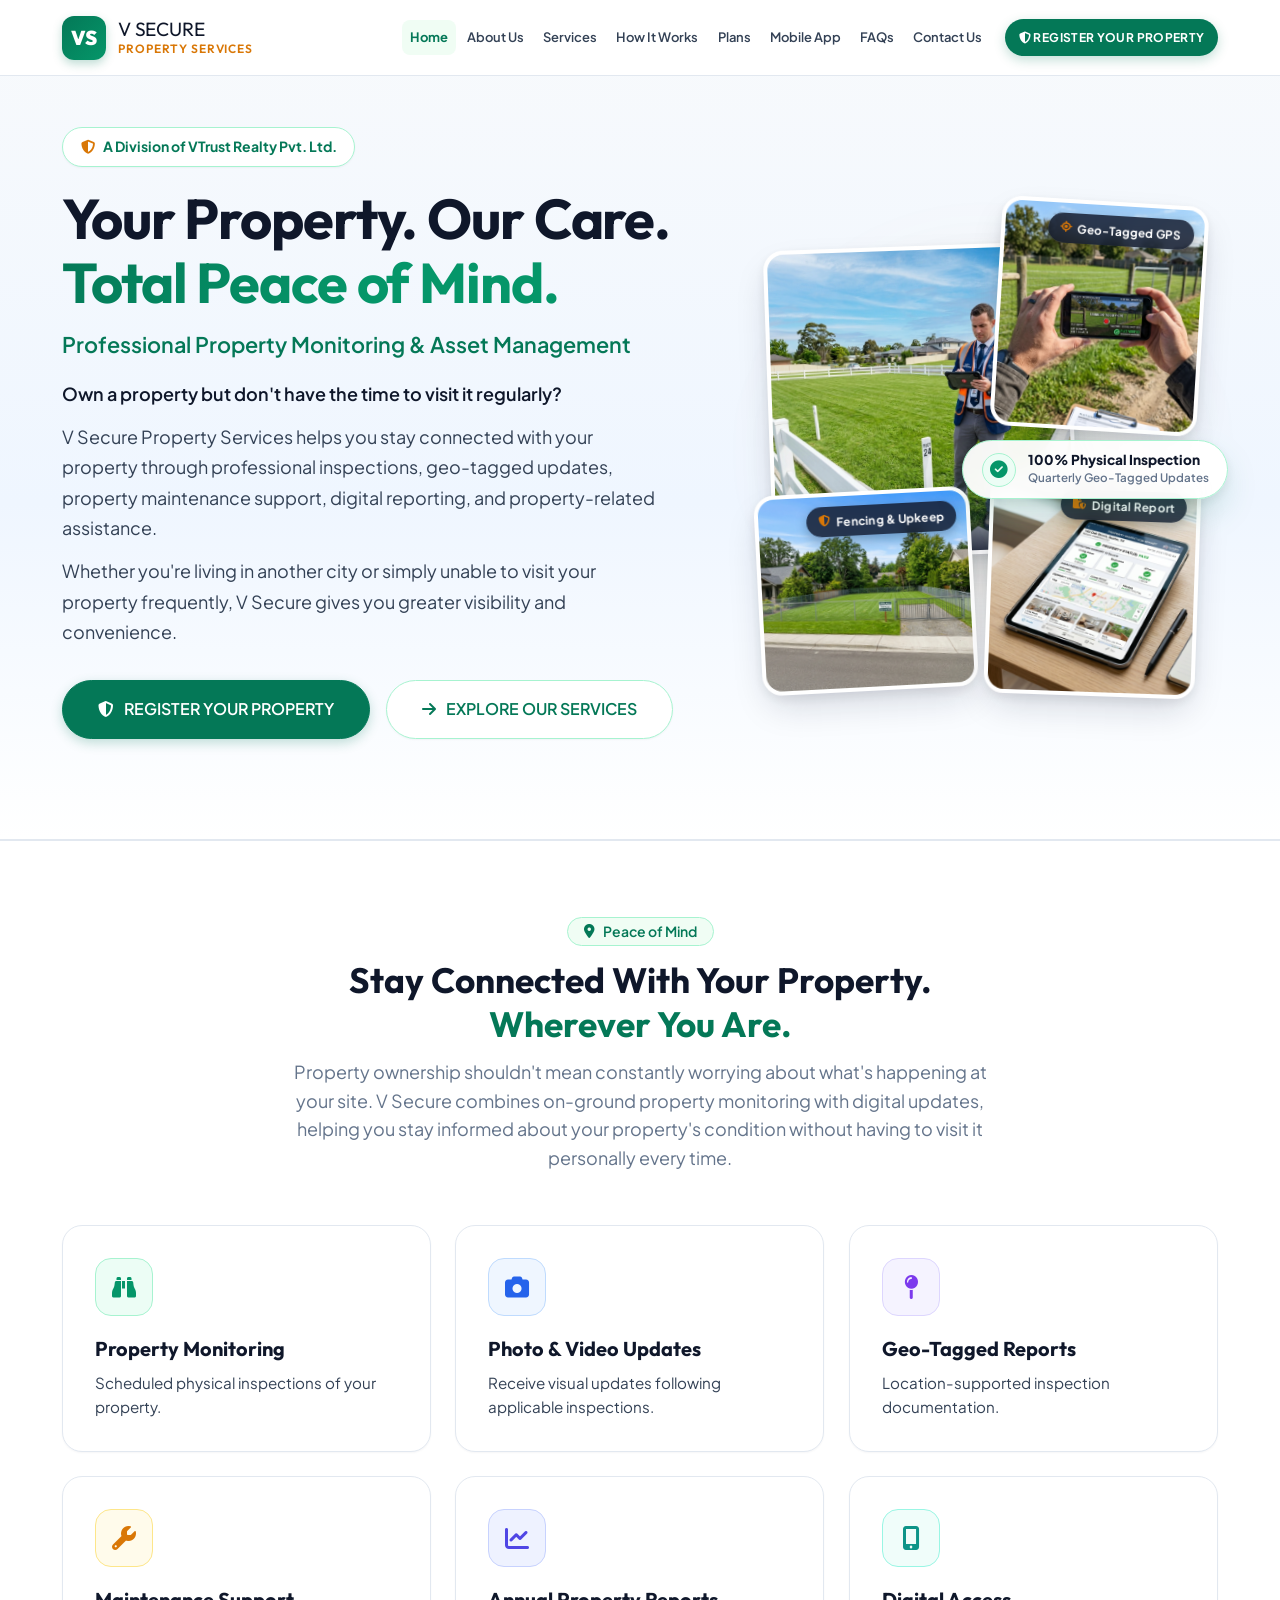
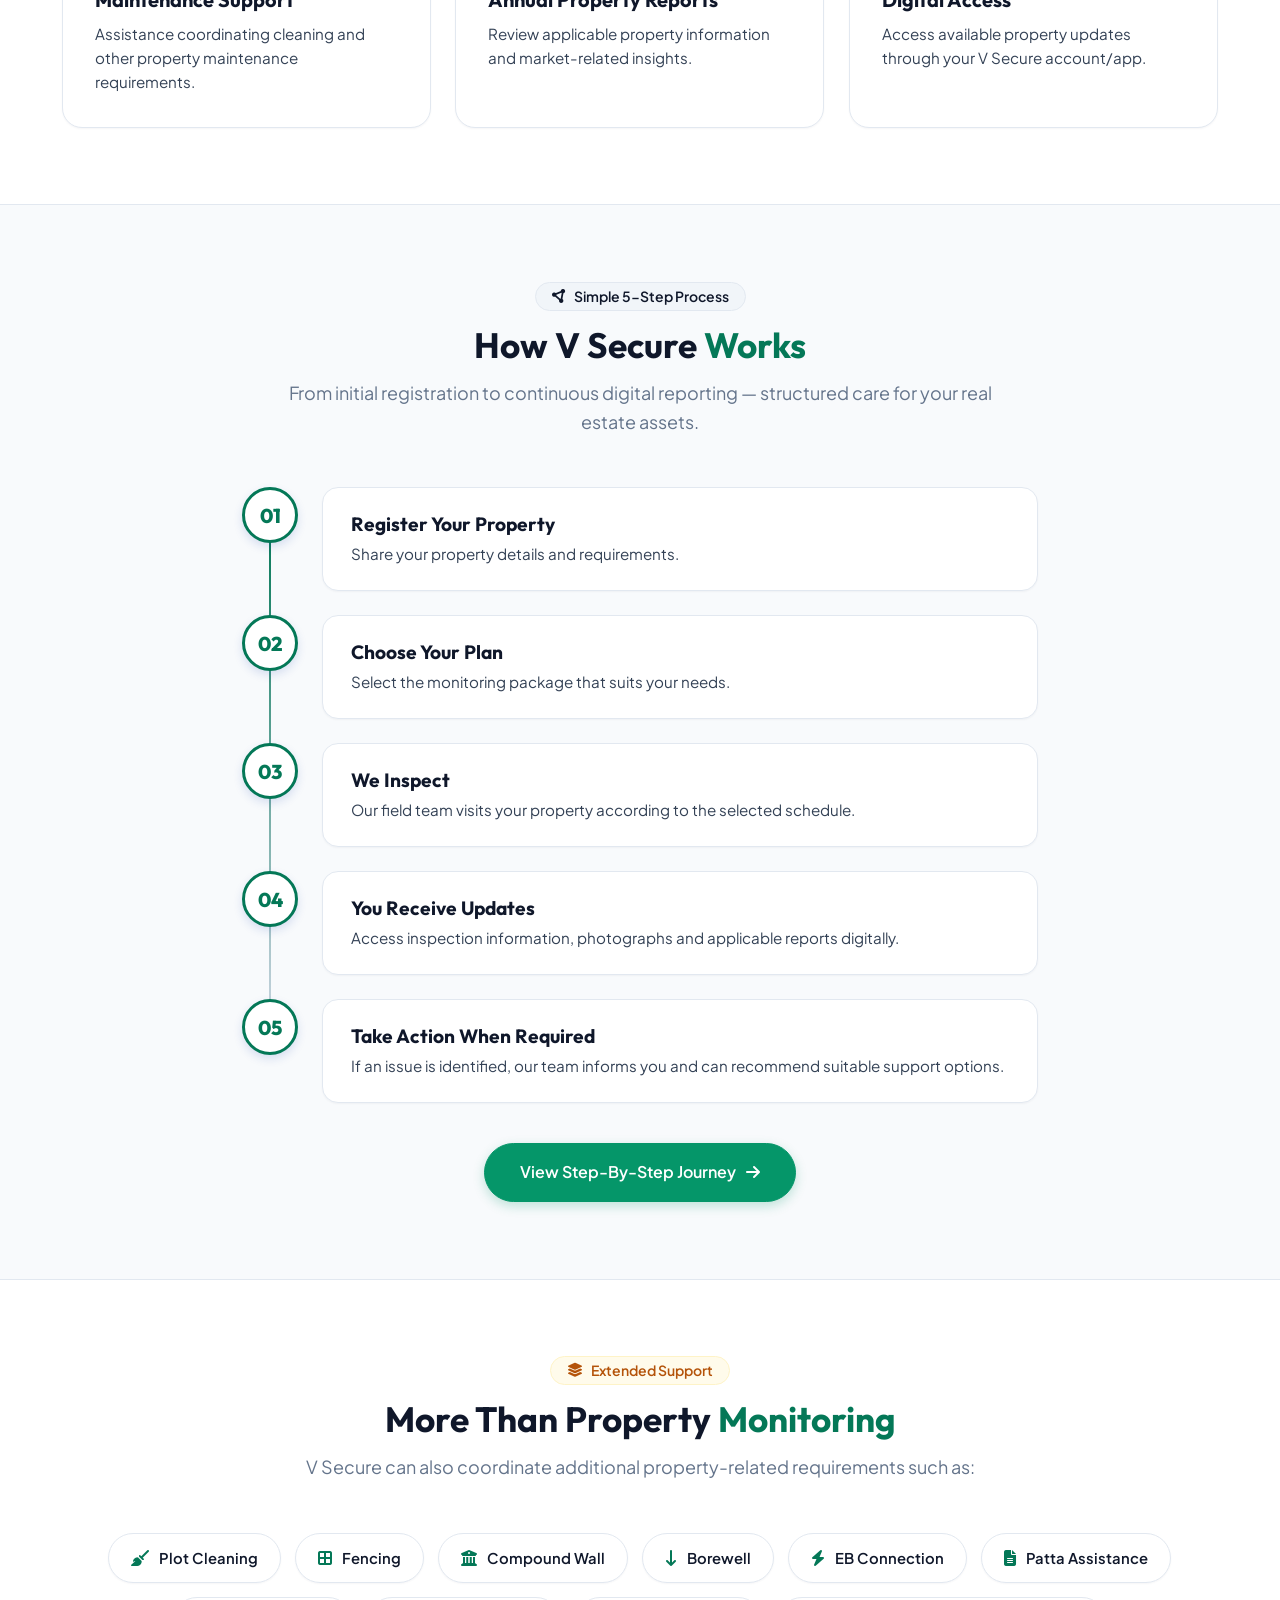
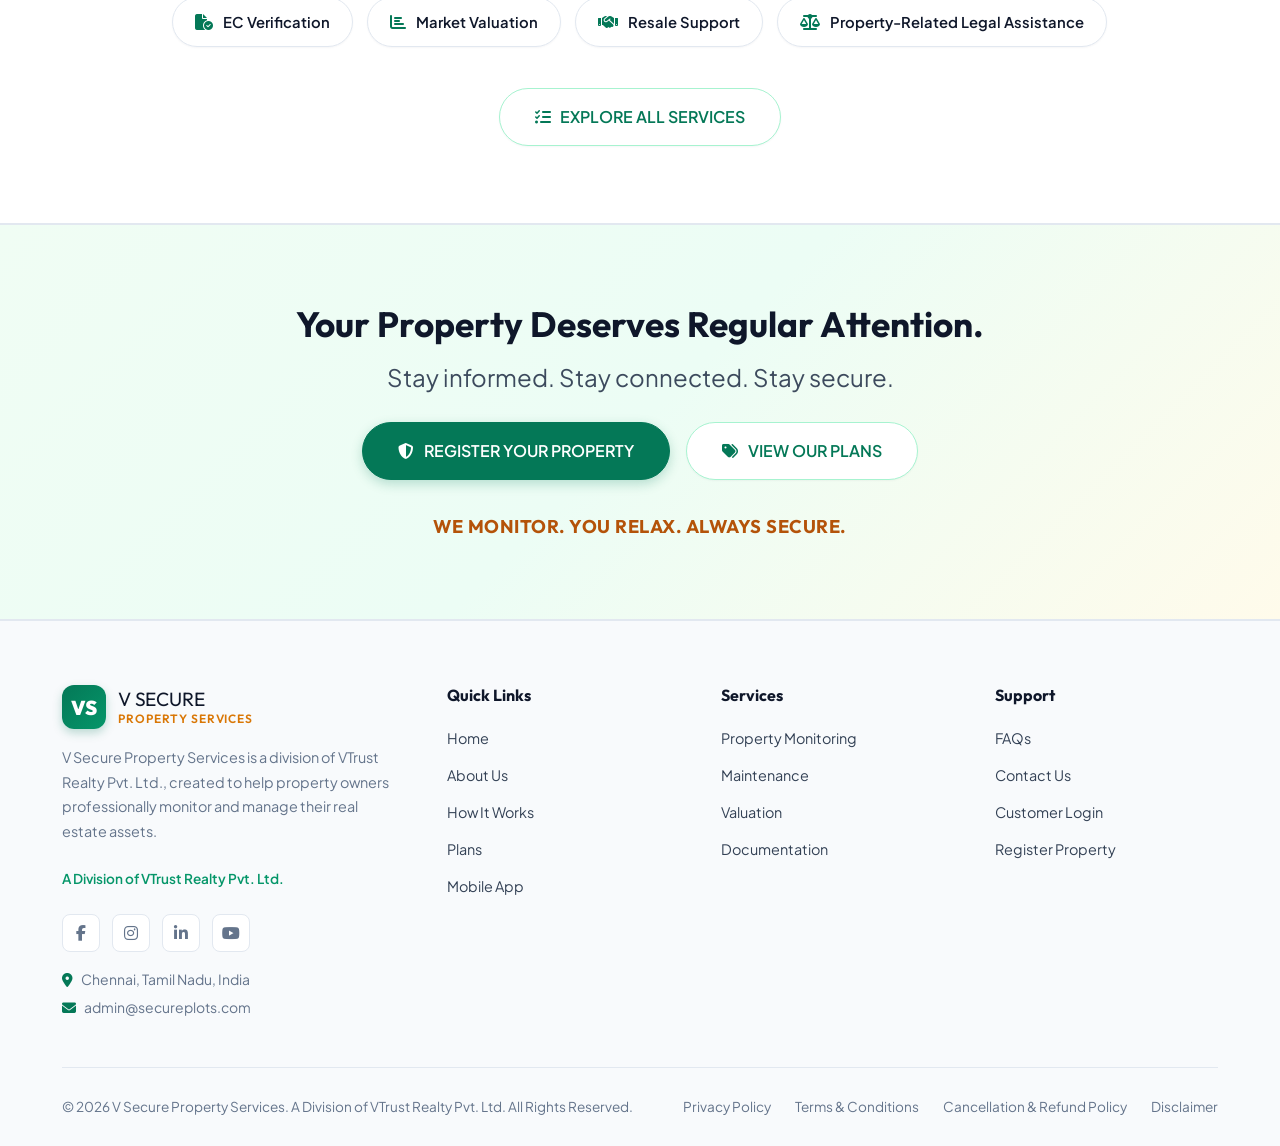
==== commit bb5cbd08: "Responsive and image and content fix" ====
--- a/index.html
+++ b/index.html
@@ -4,7 +4,7 @@
   <meta charset="UTF-8">
   <meta name="viewport" content="width=device-width, initial-scale=1.0">
   <title>V Secure Property Services — Your Property. Our Care. Total Peace of Mind.</title>
-  <meta name="description" content="Professional property monitoring, geo-tagged inspections, maintenance coordination and asset management by V Secure, a division of VTrust Realty Pvt. Ltd.">
+  <meta name="description" content="V Secure Property Services, a division of VTrust Realty Pvt. Ltd. Professional property monitoring, geo-tagged inspections, maintenance coordination and asset management.">
   <link rel="stylesheet" href="css/style.css">
   <link rel="stylesheet" href="https://cdnjs.cloudflare.com/ajax/libs/font-awesome/6.5.1/css/all.min.css">
 </head>
@@ -39,9 +39,6 @@
               <span style="font-size:0.65rem;">Property Services</span>
             </div>
           </div>
-          <button class="nav__drawer-close" aria-label="Close navigation">
-            <i class="fa-solid fa-xmark"></i>
-          </button>
         </div>
 
         <ul class="nav__list">
@@ -50,6 +47,7 @@
           <li><a href="services.html" class="nav__link"><i class="fa-solid fa-shield-halved"></i> Services</a></li>
           <li><a href="how-it-works.html" class="nav__link"><i class="fa-solid fa-route"></i> How It Works</a></li>
           <li><a href="plans.html" class="nav__link"><i class="fa-solid fa-tags"></i> Plans</a></li>
+          <li><a href="app.html" class="nav__link"><i class="fa-solid fa-mobile-screen-button"></i> Mobile App</a></li>
           <li><a href="faq.html" class="nav__link"><i class="fa-solid fa-circle-question"></i> FAQs</a></li>
           <li><a href="contact.html" class="nav__link"><i class="fa-solid fa-envelope"></i> Contact Us</a></li>
         </ul>
@@ -66,287 +64,242 @@
     </div>
   </header>
 
-  <!-- ========== HERO SECTION (Light 2-Column Split) ========== -->
+  <!-- ========== PAGE 1 — HOME: HERO SECTION ========== -->
   <section class="hero" id="hero">
     <div class="container">
       <div class="hero__inner">
-        <!-- Left Content -->
+        <!-- Left Content with Staggered Onload Entrance Animations -->
         <div class="hero__content">
-          <div class="hero__badge">
+          <div class="hero__badge animate-fade-up anim-delay-1">
             <i class="fa-solid fa-shield-halved"></i>
             A Division of VTrust Realty Pvt. Ltd.
           </div>
-          <h1 class="hero__title">
+          <h1 class="hero__title animate-fade-up anim-delay-2">
             Your Property. Our Care.<br>
             <span class="text-gradient">Total Peace of Mind.</span>
           </h1>
-          <p class="hero__subtitle">Professional Property Monitoring &amp; Asset Management</p>
-          <p class="hero__description">
-            Own land or residential property in Chennai, but live away or lack time to visit? V&nbsp;Secure keeps you connected through professional site inspections, geo-tagged photo updates, maintenance coordination, and transparent digital reporting.
-          </p>
-          <div class="hero__actions">
+          <p class="hero__subtitle animate-fade-up anim-delay-3">Professional Property Monitoring &amp; Asset Management</p>
+          <div class="hero__description animate-fade-up anim-delay-3">
+            <p style="margin-bottom: 0.75rem; font-weight: 600; color: var(--clr-text-title);">
+              Own a property but don't have the time to visit it regularly?
+            </p>
+            <p style="margin-bottom: 0.75rem;">
+              V Secure Property Services helps you stay connected with your property through professional inspections, geo-tagged updates, property maintenance support, digital reporting, and property-related assistance.
+            </p>
+            <p>
+              Whether you're living in another city or simply unable to visit your property frequently, V Secure gives you greater visibility and convenience.
+            </p>
+          </div>
+          <div class="hero__actions animate-fade-up anim-delay-4">
             <a href="contact.html#register" class="btn btn--primary btn--lg">
-              <i class="fa-solid fa-building"></i> Register Your Property
+              <i class="fa-solid fa-shield-halved"></i> REGISTER YOUR PROPERTY
             </a>
             <a href="services.html" class="btn btn--secondary btn--lg">
-              <i class="fa-solid fa-arrow-right"></i> Explore Services
+              <i class="fa-solid fa-arrow-right"></i> EXPLORE OUR SERVICES
             </a>
           </div>
-          <div class="hero__stats">
-            <div class="hero__stat-card">
-              <div class="hero__stat-number counter" data-target="500" data-suffix="+">500+</div>
-              <div class="hero__stat-label">Properties Monitored</div>
-            </div>
-            <div class="hero__stat-card">
-              <div class="hero__stat-number counter" data-target="50" data-suffix="+">50+</div>
-              <div class="hero__stat-label">Locations Covered</div>
-            </div>
-            <div class="hero__stat-card">
-              <div class="hero__stat-number counter" data-target="99" data-suffix="%">99%</div>
-              <div class="hero__stat-label">Client Satisfaction</div>
-            </div>
-          </div>
-        </div>
-
-        <!-- Right Live Visual Card -->
-        <div class="hero__visual">
-          <div class="property-live-card">
-            <div class="property-live-card__header">
-              <div class="property-live-card__status">
-                <span class="pulse-dot"></span> Active Care Monitoring
-              </div>
-              <div class="property-live-card__gps">
-                📍 12.9716° N, 80.2437° E
-              </div>
-            </div>
-
-            <!-- Inspection Preview Image / Vector Card (Clean Light Blueprint) -->
-            <div class="property-live-card__image">
-              <svg viewBox="0 0 500 240" width="100%" height="100%" preserveAspectRatio="xMidYMid slice">
-                <defs>
-                  <linearGradient id="plotBgGrad" x1="0%" y1="0%" x2="100%" y2="100%">
-                    <stop offset="0%" stop-color="#f0f9ff" />
-                    <stop offset="50%" stop-color="#eff6ff" />
-                    <stop offset="100%" stop-color="#ecfdf5" />
-                  </linearGradient>
-                </defs>
-                <rect width="500" height="240" fill="url(#plotBgGrad)"/>
-                <!-- Land Blueprint Grid -->
-                <g stroke="#cbd5e1" stroke-width="1" stroke-dasharray="2,3" opacity="0.75">
-                  <line x1="50" y1="0" x2="50" y2="240"/>
-                  <line x1="150" y1="0" x2="150" y2="240"/>
-                  <line x1="250" y1="0" x2="250" y2="240"/>
-                  <line x1="350" y1="0" x2="350" y2="240"/>
-                  <line x1="450" y1="0" x2="450" y2="240"/>
-                  <line x1="0" y1="60" x2="500" y2="60"/>
-                  <line x1="0" y1="120" x2="500" y2="120"/>
-                  <line x1="0" y1="180" x2="500" y2="180"/>
-                </g>
-                <!-- Plot Boundary Polygon (Verified Emerald & Mint) -->
-                <polygon points="90,40 410,50 380,200 60,180" fill="rgba(4,120,87,0.08)" stroke="#059669" stroke-width="2" stroke-dasharray="6,4"/>
-                <polygon points="110,60 390,70 365,185 85,168" fill="rgba(5,150,105,0.14)" stroke="#047857" stroke-width="2.5"/>
-                <!-- Corner Pegs -->
-                <circle cx="90" cy="40" r="5" fill="#d97706" stroke="#ffffff" stroke-width="1.5"/>
-                <circle cx="410" cy="50" r="5" fill="#d97706" stroke="#ffffff" stroke-width="1.5"/>
-                <circle cx="380" cy="200" r="5" fill="#d97706" stroke="#ffffff" stroke-width="1.5"/>
-                <circle cx="60" cy="180" r="5" fill="#d97706" stroke="#ffffff" stroke-width="1.5"/>
-                <!-- Field Drone Scanner -->
-                <circle cx="240" cy="115" r="28" fill="rgba(4,120,87,0.12)"/>
-                <circle cx="240" cy="115" r="7" fill="#047857"/>
-                <!-- Plot Label Pill -->
-                <rect x="256" y="103" width="206" height="24" rx="12" fill="#ffffff" stroke="#a7f3d0" stroke-width="1"/>
-                <text x="268" y="119" font-family="'Outfit', sans-serif" font-size="11" font-weight="800" fill="#047857">PLOT #42 — CHENGALPATTU</text>
-              </svg>
-              <div class="property-live-card__overlay">
-                <span><i class="fa-solid fa-camera" style="color: #047857;"></i> Latest Field Visit Log</span>
-                <span style="color: #059669; font-weight: 700;">✓ Boundary Secure</span>
-              </div>
-            </div>
-
-            <!-- Details Chips -->
-            <div class="property-live-card__details">
-              <div class="property-detail-pill">
-                <span class="label">Physical Condition</span>
-                <span class="value" style="color: #059669;"><i class="fa-solid fa-circle-check"></i> Clean &amp; Clear</span>
-              </div>
-              <div class="property-detail-pill">
-                <span class="label">Encroachment Status</span>
-                <span class="value" style="color: #059669;"><i class="fa-solid fa-shield"></i> Zero Issues</span>
-              </div>
-              <div class="property-detail-pill">
-                <span class="label">Inspection Frequency</span>
-                <span class="value"><i class="fa-regular fa-calendar-check" style="color:#047857;"></i> Scheduled Monthly</span>
-              </div>
-              <div class="property-detail-pill">
-                <span class="label">Digital Access</span>
-                <span class="value"><i class="fa-solid fa-mobile-screen" style="color:#047857;"></i> App Sync Active</span>
-              </div>
-            </div>
-
-            <div class="property-live-card__footer">
-              <span>Managed by VTrust Realty Field Network</span>
-              <a href="contact.html#register" style="color: var(--clr-primary); font-weight: 700;">Enrol Property &rarr;</a>
-            </div>
+
+        </div>
+
+        <!-- Right Hero Visual: Dynamic Asymmetric Property Services Collage -->
+        <div class="hero__visual animate-fade-left anim-delay-3">
+          <div class="hero__collage" aria-label="V Secure On-Ground Property Monitoring Showcase">
+            
+            <!-- Main Focal Image: Physical Plot Boundary Verification -->
+            <div class="collage-item collage-item--main" title="Physical Boundary Stone Survey & Measurement">
+              <img src="images/property-inspection-hero.jpg" alt="On-ground boundary stone inspection and plot survey">
+              <div class="collage-item__caption">
+                <i class="fa-solid fa-ruler-combined"></i> Boundary Stone Survey
+              </div>
+            </div>
+
+            <!-- Top Accent: Live Geo-Tagged Mobile Capture -->
+            <div class="collage-item collage-item--top" title="Live Geo-Tagged GPS Photo Capture">
+              <img src="images/hero-geotag-mobile.jpg" alt="Real-time geo-tagged mobile photo capture with GPS coordinates">
+              <span class="collage-item__pill"><i class="fa-solid fa-location-crosshairs"></i> Geo-Tagged GPS</span>
+            </div>
+
+            <!-- Bottom Left: Perimeter Security & Upkeep -->
+            <div class="collage-item collage-item--left" title="Fenced Vacant Land Security & Upkeep">
+              <img src="images/hero-fencing-care.jpg" alt="Fenced vacant plot with clean boundary security">
+              <span class="collage-item__pill"><i class="fa-solid fa-shield-halved"></i> Fencing &amp; Upkeep</span>
+            </div>
+
+            <!-- Bottom Right: Digital Inspection Report -->
+            <div class="collage-item collage-item--right" title="Quarterly Digital Inspection Report">
+              <img src="images/hero-digital-report.jpg" alt="Digital inspection report with verified status">
+              <span class="collage-item__pill"><i class="fa-solid fa-file-shield"></i> Digital Report</span>
+            </div>
+
+            <!-- Floating Trust Badge -->
+            <div class="collage-float collage-float--badge">
+              <div class="collage-float__icon"><i class="fa-solid fa-circle-check"></i></div>
+              <div class="collage-float__text">
+                <strong>100% Physical Inspection</strong>
+                <span>Quarterly Geo-Tagged Updates</span>
+              </div>
+            </div>
+
           </div>
         </div>
       </div>
     </div>
   </section>
 
-  <!-- ========== SECTION 2: STAY CONNECTED ========== -->
+  <!-- ========== STAY CONNECTED & KEY BENEFITS ========== -->
   <section class="section section--alt">
     <div class="container">
       <div class="section-header">
-        <span class="badge badge--blue"><i class="fa-solid fa-location-dot"></i> Stay Connected</span>
+        <span class="badge badge--blue"><i class="fa-solid fa-location-dot"></i> Peace of Mind</span>
         <h2>Stay Connected With Your Property. <span class="text-primary">Wherever You Are.</span></h2>
-        <p>Property ownership shouldn't mean constantly worrying about what's happening at your site. V&nbsp;Secure combines on-ground property monitoring with digital updates.</p>
+        <p>Property ownership shouldn't mean constantly worrying about what's happening at your site. V Secure combines on-ground property monitoring with digital updates, helping you stay informed about your property's condition without having to visit it personally every time.</p>
       </div>
 
       <div class="benefits-grid">
         <div class="benefit-card">
           <div class="benefit-card__icon icon-emerald"><i class="fa-solid fa-binoculars"></i></div>
           <h3>Property Monitoring</h3>
-          <p>Scheduled physical inspections of your property by our professional field team with structured checklists.</p>
+          <p>Scheduled physical inspections of your property.</p>
         </div>
 
         <div class="benefit-card">
           <div class="benefit-card__icon icon-blue"><i class="fa-solid fa-camera"></i></div>
           <h3>Photo &amp; Video Updates</h3>
-          <p>Receive date-stamped visual updates following applicable inspections to see your land's current real-time condition.</p>
+          <p>Receive visual updates following applicable inspections.</p>
         </div>
 
         <div class="benefit-card">
           <div class="benefit-card__icon icon-purple"><i class="fa-solid fa-map-pin"></i></div>
           <h3>Geo-Tagged Reports</h3>
-          <p>Location-supported inspection documentation with GPS metadata verification for undeniable audit records.</p>
+          <p>Location-supported inspection documentation.</p>
         </div>
 
         <div class="benefit-card">
           <div class="benefit-card__icon icon-amber"><i class="fa-solid fa-wrench"></i></div>
           <h3>Maintenance Support</h3>
-          <p>Complete assistance coordinating plot clearing, weed removal, fencing repairs, and property upkeep requirements.</p>
+          <p>Assistance coordinating cleaning and other property maintenance requirements.</p>
         </div>
 
         <div class="benefit-card">
           <div class="benefit-card__icon icon-indigo"><i class="fa-solid fa-chart-line"></i></div>
           <h3>Annual Property Reports</h3>
-          <p>Review comprehensive property condition history, neighborhood developments, and local market-related insights yearly.</p>
+          <p>Review applicable property information and market-related insights.</p>
         </div>
 
         <div class="benefit-card">
           <div class="benefit-card__icon icon-teal"><i class="fa-solid fa-mobile-screen-button"></i></div>
           <h3>Digital Access</h3>
-          <p>Access all available inspection records, photographs, and certificates anytime through your V&nbsp;Secure account/app.</p>
+          <p>Access available property updates through your V Secure account/app.</p>
         </div>
       </div>
     </div>
   </section>
 
-  <!-- ========== SECTION 3: HOW IT WORKS (Preview) ========== -->
+  <!-- ========== HOW V SECURE WORKS ========== -->
   <section class="section">
     <div class="container container--narrow">
       <div class="section-header">
-        <span class="badge badge--dark"><i class="fa-solid fa-circle-nodes"></i> Simple Process</span>
+        <span class="badge badge--dark"><i class="fa-solid fa-circle-nodes"></i> Simple 5-Step Process</span>
         <h2>How V Secure <span class="text-primary">Works</span></h2>
-        <p>From registration to reporting — a seamless 5-step property care journey.</p>
+        <p>From initial registration to continuous digital reporting — structured care for your real estate assets.</p>
       </div>
 
       <div class="steps">
         <div class="steps__line"></div>
 
         <div class="step">
-          <div class="step__marker">1</div>
+          <div class="step__marker">01</div>
           <div class="step__content">
             <h3>Register Your Property</h3>
-            <p>Share your property location, plot details, and contact information with our team online or via phone.</p>
+            <p>Share your property details and requirements.</p>
           </div>
         </div>
 
         <div class="step">
-          <div class="step__marker">2</div>
+          <div class="step__marker">02</div>
           <div class="step__content">
             <h3>Choose Your Plan</h3>
-            <p>Select from Standard Care (Quarterly visits), Premium Care (Monthly visits), or a tailored plan for multiple plots.</p>
+            <p>Select the monitoring package that suits your needs.</p>
           </div>
         </div>
 
         <div class="step">
-          <div class="step__marker">3</div>
+          <div class="step__marker">03</div>
           <div class="step__content">
-            <h3>We Inspect On-Ground</h3>
-            <p>Our trained field officers visit your property on schedule to check boundary markers, condition, and surroundings.</p>
+            <h3>We Inspect</h3>
+            <p>Our field team visits your property according to the selected schedule.</p>
           </div>
         </div>
 
         <div class="step">
-          <div class="step__marker">4</div>
+          <div class="step__marker">04</div>
           <div class="step__content">
-            <h3>Receive Digital Updates</h3>
-            <p>Review high-resolution photographs, geo-tagged coordinates, and comprehensive inspection observations in your dashboard.</p>
+            <h3>You Receive Updates</h3>
+            <p>Access inspection information, photographs and applicable reports digitally.</p>
           </div>
         </div>
 
         <div class="step">
-          <div class="step__marker">5</div>
+          <div class="step__marker">05</div>
           <div class="step__content">
-            <h3>Take Action When Needed</h3>
-            <p>If any boundary movement or maintenance is needed, we inform you immediately and coordinate trusted support services.</p>
+            <h3>Take Action When Required</h3>
+            <p>If an issue is identified, our team informs you and can recommend suitable support options.</p>
           </div>
         </div>
       </div>
 
       <div style="text-align: center; margin-top: 2.5rem;">
         <a href="how-it-works.html" class="btn btn--blue btn--lg">
-          Learn More About The Process <i class="fa-solid fa-arrow-right"></i>
+          View Step-By-Step Journey <i class="fa-solid fa-arrow-right"></i>
         </a>
       </div>
     </div>
   </section>
 
-  <!-- ========== SECTION 4: MORE THAN MONITORING ========== -->
+  <!-- ========== MORE THAN PROPERTY MONITORING ========== -->
   <section class="section section--alt">
     <div class="container">
       <div class="section-header">
         <span class="badge badge--gold"><i class="fa-solid fa-layer-group"></i> Extended Support</span>
         <h2>More Than Property <span class="text-primary">Monitoring</span></h2>
-        <p>V Secure coordinates full-spectrum property management and legal assistance through trusted ecosystem partners.</p>
+        <p>V Secure can also coordinate additional property-related requirements such as:</p>
       </div>
 
       <div class="additional-services">
         <span class="additional-services__item"><i class="fa-solid fa-broom"></i> Plot Cleaning</span>
-        <span class="additional-services__item"><i class="fa-solid fa-border-all"></i> Fencing &amp; Barbed Wire</span>
-        <span class="additional-services__item"><i class="fa-solid fa-building-columns"></i> Compound Wall Construction</span>
-        <span class="additional-services__item"><i class="fa-solid fa-arrow-down-long"></i> Borewell Setup</span>
-        <span class="additional-services__item"><i class="fa-solid fa-bolt"></i> EB Meter Connection</span>
-        <span class="additional-services__item"><i class="fa-solid fa-file-lines"></i> Patta / Chitta Assistance</span>
+        <span class="additional-services__item"><i class="fa-solid fa-border-all"></i> Fencing</span>
+        <span class="additional-services__item"><i class="fa-solid fa-building-columns"></i> Compound Wall</span>
+        <span class="additional-services__item"><i class="fa-solid fa-arrow-down-long"></i> Borewell</span>
+        <span class="additional-services__item"><i class="fa-solid fa-bolt"></i> EB Connection</span>
+        <span class="additional-services__item"><i class="fa-solid fa-file-lines"></i> Patta Assistance</span>
         <span class="additional-services__item"><i class="fa-solid fa-file-circle-check"></i> EC Verification</span>
-        <span class="additional-services__item"><i class="fa-solid fa-chart-bar"></i> Market Valuation Reports</span>
+        <span class="additional-services__item"><i class="fa-solid fa-chart-bar"></i> Market Valuation</span>
         <span class="additional-services__item"><i class="fa-solid fa-handshake"></i> Resale Support</span>
-        <span class="additional-services__item"><i class="fa-solid fa-scale-balanced"></i> Legal Advisory</span>
-      </div>
-
-      <div style="text-align: center; margin-top: 2rem;">
-        <a href="services.html" class="btn btn--secondary">
-          <i class="fa-solid fa-list-check"></i> View Full Services Directory
+        <span class="additional-services__item"><i class="fa-solid fa-scale-balanced"></i> Property-Related Legal Assistance</span>
+      </div>
+
+      <div style="text-align: center; margin-top: 2.5rem;">
+        <a href="services.html" class="btn btn--secondary btn--lg">
+          <i class="fa-solid fa-list-check"></i> EXPLORE ALL SERVICES
         </a>
       </div>
     </div>
   </section>
 
-  <!-- ========== SECTION 5: MOBILE APP SHOWCASE ========== -->
+  <!-- ========== MOBILE APP SECTION ==========
   <section class="section section--subtle">
     <div class="container">
       <div class="app-section">
         <div class="app-section__image">
-          <img src="images/app-mockup.svg" alt="V Secure mobile app dashboard preview">
+          <img src="images/app-mockup.jpg" alt="V Secure Mobile App Dashboard">
         </div>
         <div>
-          <span class="badge badge--blue" style="margin-bottom: 0.75rem;"><i class="fa-solid fa-mobile-screen-button"></i> Mobile Access</span>
+          <span class="badge badge--blue" style="margin-bottom: 0.75rem;"><i class="fa-solid fa-mobile-screen-button"></i> Mobile App</span>
           <h2 style="font-size: var(--fs-h2); color: var(--clr-text-title); margin-bottom: 0.75rem;">
             Your Property. <span class="text-primary">In Your Pocket.</span>
           </h2>
           <p style="font-size: var(--fs-body-lg); color: var(--clr-text-body); margin-bottom: 1.5rem; line-height: 1.7;">
-            Stay connected with your real estate assets anytime, anywhere. Instead of relying on word-of-mouth or stressful long-distance calls, access your property logs and photographs through your dedicated V&nbsp;Secure account.
+            V Secure brings applicable property updates into a convenient digital experience. Instead of depending entirely on phone calls or physical visits, customers can access available property updates through their V Secure account/app.
           </p>
 
           <div class="app-features">
@@ -354,23 +307,23 @@
               <div class="app-feature__icon icon-blue"><i class="fa-solid fa-clipboard-check"></i></div>
               <div>
                 <h4>Inspection Updates</h4>
-                <p>Read detailed condition reviews directly on your phone.</p>
+                <p>View available updates from property inspections.</p>
               </div>
             </div>
 
             <div class="app-feature">
               <div class="app-feature__icon icon-emerald"><i class="fa-solid fa-map-pin"></i></div>
               <div>
-                <h4>Geo-Tagged Photos</h4>
-                <p>High-resolution photos with verifiable GPS locations.</p>
+                <h4>Geo-Tagged Photographs</h4>
+                <p>Access applicable location-supported photographs.</p>
               </div>
             </div>
 
             <div class="app-feature">
               <div class="app-feature__icon icon-purple"><i class="fa-solid fa-folder-open"></i></div>
               <div>
-                <h4>Document Vault</h4>
-                <p>Organize title deeds, ECs, and survey records safely.</p>
+                <h4>Property Records</h4>
+                <p>Keep relevant property information organised digitally.</p>
               </div>
             </div>
 
@@ -378,45 +331,50 @@
               <div class="app-feature__icon icon-amber"><i class="fa-solid fa-clock-rotate-left"></i></div>
               <div>
                 <h4>Inspection History</h4>
-                <p>Compare month-over-month photo logs seamlessly.</p>
+                <p>Review available previous property updates.</p>
               </div>
             </div>
           </div>
 
           <div class="btn-group" style="margin-top: 2rem;">
             <a href="app.html" class="btn btn--primary">
-              <i class="fa-solid fa-circle-info"></i> Discover Mobile App
+              <i class="fa-solid fa-mobile-screen-button"></i> Explore Mobile App
             </a>
             <a href="contact.html#register" class="btn btn--secondary">
-              <i class="fa-solid fa-user-plus"></i> Enrol Today
+              <i class="fa-solid fa-shield-halved"></i> REGISTER YOUR PROPERTY
             </a>
           </div>
         </div>
       </div>
     </div>
-  </section>
-
-  <!-- ========== SECTION 6: CLOSING CTA ========== -->
+  </section> -->
+
+  <!-- ========== CLOSING CTA ========== -->
   <section class="cta-section">
     <div class="container">
       <h2>Your Property Deserves Regular Attention.</h2>
-      <p>Stay informed. Stay connected. Total peace of mind with V Secure Property Services.</p>
+      <p style="font-size: var(--fs-h3); margin-bottom: 1.5rem; opacity: 0.95;">
+        Stay informed. Stay connected. Stay secure.
+      </p>
       <div class="btn-group">
         <a href="contact.html#register" class="btn btn--primary btn--lg">
-          <i class="fa-solid fa-building"></i> Register Your Property
+          <i class="fa-solid fa-shield-halved"></i> REGISTER YOUR PROPERTY
         </a>
         <a href="plans.html" class="btn btn--secondary btn--lg">
-          <i class="fa-solid fa-tags"></i> View All Plans
+          <i class="fa-solid fa-tags"></i> VIEW OUR PLANS
         </a>
       </div>
-      <div class="cta-tagline">We Monitor. You Relax. Always Secure.</div>
+      <div class="cta-tagline" style="margin-top: 2rem; font-size: 1.15rem; font-weight: 700; letter-spacing: 0.5px;">
+        We Monitor. You Relax. Always Secure.
+      </div>
     </div>
   </section>
 
-  <!-- ========== FOOTER ========== -->
+  <!-- ========== RECOMMENDED FOOTER ========== -->
   <footer class="footer">
     <div class="container">
       <div class="footer__grid">
+        <!-- Col 1: V Secure -->
         <div class="footer__brand">
           <a href="index.html" class="header__logo" style="margin-bottom: 0.5rem;">
             <div class="header__logo-icon">VS</div>
@@ -426,7 +384,10 @@
             </div>
           </a>
           <p>
-            Professional property monitoring and asset management services. A Division of VTrust Realty Pvt. Ltd. Helping property owners safeguard and maintain their real estate investments.
+            V Secure Property Services is a division of VTrust Realty Pvt. Ltd., created to help property owners professionally monitor and manage their real estate assets.
+          </p>
+          <p style="font-size: 0.85rem; color: var(--clr-primary-light); font-weight: 600; margin-top: 0.5rem;">
+            A Division of VTrust Realty Pvt. Ltd.
           </p>
           <div class="footer__social">
             <a href="#" aria-label="Facebook"><i class="fa-brands fa-facebook-f"></i></a>
@@ -434,38 +395,43 @@
             <a href="#" aria-label="LinkedIn"><i class="fa-brands fa-linkedin-in"></i></a>
             <a href="#" aria-label="YouTube"><i class="fa-brands fa-youtube"></i></a>
           </div>
-        </div>
-
+          <div style="margin-top: 1rem; font-size: 0.875rem; color: var(--clr-text-muted);">
+            <div><i class="fa-solid fa-location-dot" style="color:var(--clr-primary); margin-right:6px;"></i> Chennai, Tamil Nadu, India</div>
+            <div style="margin-top: 4px;"><i class="fa-solid fa-envelope" style="color:var(--clr-primary); margin-right:6px;"></i> admin@secureplots.com</div>
+          </div>
+        </div>
+
+        <!-- Col 2: Quick Links -->
         <div class="footer__col">
           <h4>Quick Links</h4>
           <ul>
             <li><a href="index.html">Home</a></li>
             <li><a href="about.html">About Us</a></li>
-            <li><a href="services.html">Services</a></li>
             <li><a href="how-it-works.html">How It Works</a></li>
-            <li><a href="plans.html">Pricing Plans</a></li>
+            <li><a href="plans.html">Plans</a></li>
             <li><a href="app.html">Mobile App</a></li>
           </ul>
         </div>
 
+        <!-- Col 3: Services -->
         <div class="footer__col">
-          <h4>Core Services</h4>
+          <h4>Services</h4>
           <ul>
-            <li><a href="services.html">Property Monitoring</a></li>
-            <li><a href="services.html">Plot Cleaning &amp; Upkeep</a></li>
-            <li><a href="services.html">Fencing &amp; Compound Walls</a></li>
-            <li><a href="services.html">EC &amp; Patta Verification</a></li>
-            <li><a href="services.html">Market Valuation</a></li>
+            <li><a href="services.html#monitoring">Property Monitoring</a></li>
+            <li><a href="services.html#maintenance">Maintenance</a></li>
+            <li><a href="services.html#valuation">Valuation</a></li>
+            <li><a href="services.html#documentation">Documentation</a></li>
           </ul>
         </div>
 
+        <!-- Col 4: Support -->
         <div class="footer__col">
-          <h4>Support &amp; Portal</h4>
+          <h4>Support</h4>
           <ul>
-            <li><a href="faq.html">Frequently Asked Questions</a></li>
-            <li><a href="contact.html">Contact Our Team</a></li>
-            <li><a href="contact.html#register">Register Your Property</a></li>
-            <li><a href="contact.html">Customer Support</a></li>
+            <li><a href="faq.html">FAQs</a></li>
+            <li><a href="contact.html">Contact Us</a></li>
+            <li><a href="app.html">Customer Login</a></li>
+            <li><a href="contact.html#register">Register Property</a></li>
           </ul>
         </div>
       </div>
--- a/css/style.css
+++ b/css/style.css
@@ -10,26 +10,40 @@
 /* ---------- Pure Light Theme Tokens (Forest Emerald & Warm Gold) ---------- */
 :root {
   /* Surfaces & Canvas (100% Light Mode) */
-  --clr-bg-page: #f8fafc;        /* Soft Pearl Slate Canvas */
-  --clr-bg-white: #ffffff;       /* Pure Card White */
-  --clr-bg-subtle: #f1f5f9;      /* Light Gray Neutral */
+  --clr-bg-page: #f8fafc;
+  /* Soft Pearl Slate Canvas */
+  --clr-bg-white: #ffffff;
+  /* Pure Card White */
+  --clr-bg-subtle: #f1f5f9;
+  /* Light Gray Neutral */
   --clr-bg-alt: #ffffff;
-  --clr-bg-tint-blue: #f0fdf4;   /* Soft Emerald Tint Highlight */
-  --clr-bg-tint-green: #ecfdf5;  /* Soft Green Highlight */
-  --clr-bg-tint-gold: #fffbeb;   /* Soft Gold Highlight */
+  --clr-bg-tint-blue: #f0fdf4;
+  /* Soft Emerald Tint Highlight */
+  --clr-bg-tint-green: #ecfdf5;
+  /* Soft Green Highlight */
+  --clr-bg-tint-gold: #fffbeb;
+  /* Soft Gold Highlight */
 
   /* Executive Brand Colors (V Secure Forest Emerald & Gold) */
-  --clr-primary: #047857;        /* Rich Forest Emerald */
-  --clr-primary-light: #059669;  /* Vibrant Emerald */
-  --clr-primary-dark: #064e3b;   /* Deep Pine Green */
-  --clr-primary-subtle: #d1fae5; /* Soft Mint Border/Fill */
-
-  --clr-accent-gold: #d97706;    /* Vibrant Warm Amber */
-  --clr-accent-dark: #b45309;    /* Refined Brass */
-  --clr-accent-light: #fef3c7;   /* Pastel Gold */
+  --clr-primary: #047857;
+  /* Rich Forest Emerald */
+  --clr-primary-light: #059669;
+  /* Vibrant Emerald */
+  --clr-primary-dark: #064e3b;
+  /* Deep Pine Green */
+  --clr-primary-subtle: #d1fae5;
+  /* Soft Mint Border/Fill */
+
+  --clr-accent-gold: #d97706;
+  /* Vibrant Warm Amber */
+  --clr-accent-dark: #b45309;
+  /* Refined Brass */
+  --clr-accent-light: #fef3c7;
+  /* Pastel Gold */
 
   /* Semantic State Colors */
-  --clr-success: #059669;        /* Verified Emerald */
+  --clr-success: #059669;
+  /* Verified Emerald */
   --clr-success-bg: #ecfdf5;
   --clr-success-border: #a7f3d0;
   --clr-info: #0284c7;
@@ -37,16 +51,23 @@
   --clr-warning: #d97706;
 
   /* Typography Colors (High Contrast & Clean Legibility) */
-  --clr-text-title: #0f172a;     /* Deep Slate / Charcoal */
-  --clr-text-body: #334155;      /* Slate Body (Optimal for reading) */
-  --clr-text-muted: #64748b;     /* Metadata / Secondary */
-  --clr-text-subtle: #94a3b8;    /* Placeholder / Inactive */
+  --clr-text-title: #0f172a;
+  /* Deep Slate / Charcoal */
+  --clr-text-body: #334155;
+  /* Slate Body (Optimal for reading) */
+  --clr-text-muted: #64748b;
+  /* Metadata / Secondary */
+  --clr-text-subtle: #94a3b8;
+  /* Placeholder / Inactive */
   --clr-text-white: #ffffff;
 
   /* Crisp Light Borders */
-  --clr-border: #e2e8f0;         /* Default Light Divider */
-  --clr-border-subtle: #cbd5e1;  /* Form Input / Strong Border */
-  --clr-border-blue: #a7f3d0;    /* Card Mint Border */
+  --clr-border: #e2e8f0;
+  /* Default Light Divider */
+  --clr-border-subtle: #cbd5e1;
+  /* Form Input / Strong Border */
+  --clr-border-blue: #a7f3d0;
+  /* Card Mint Border */
 
   /* Gradients */
   --grad-primary: linear-gradient(135deg, #047857 0%, #059669 100%);
@@ -104,7 +125,9 @@
 }
 
 /* ---------- Global Reset & Base ---------- */
-*, *::before, *::after {
+*,
+*::before,
+*::after {
   margin: 0;
   padding: 0;
   box-sizing: border-box;
@@ -130,7 +153,8 @@
   overflow: hidden;
 }
 
-img, svg {
+img,
+svg {
   max-width: 100%;
   height: auto;
   display: block;
@@ -142,11 +166,17 @@
   transition: all var(--transition-fast);
 }
 
-ul, ol {
+ul,
+ol {
   list-style: none;
 }
 
-h1, h2, h3, h4, h5, h6 {
+h1,
+h2,
+h3,
+h4,
+h5,
+h6 {
   font-family: var(--ff-heading);
   color: var(--clr-text-title);
   font-weight: 700;
@@ -242,7 +272,7 @@
 }
 
 .text-gradient {
-  background: linear-gradient(135deg, #047857 0%, #059669 60%, #d97706 100%);
+  background: linear-gradient(135deg, #047857 0%, #059669 60%, #059669 100%);
   -webkit-background-clip: text;
   -webkit-text-fill-color: transparent;
   background-clip: text;
@@ -408,22 +438,33 @@
 .header__nav {
   display: flex;
   align-items: center;
-  gap: 1.5rem;
+  gap: clamp(0.6rem, 1.2vw, 1.35rem);
 }
 
 .nav__list {
   display: flex;
   align-items: center;
-  gap: 0.25rem;
+  gap: clamp(0.1rem, 0.3vw, 0.35rem);
+  list-style: none;
+  margin: 0;
+  padding: 0;
+}
+
+.nav__list li {
+  white-space: nowrap;
 }
 
 .nav__link {
-  font-size: 0.925rem;
+  font-size: clamp(0.81rem, 0.85vw, 0.925rem);
   font-weight: 600;
   color: var(--clr-text-body);
-  padding: 0.5rem 0.85rem;
+  padding: 0.45rem clamp(0.45rem, 0.6vw, 0.8rem);
   border-radius: var(--radius-sm);
   transition: all var(--transition-fast);
+  white-space: nowrap;
+  display: inline-flex;
+  align-items: center;
+  text-decoration: none;
 }
 
 .nav__link:hover {
@@ -438,16 +479,17 @@
 }
 
 .nav__cta {
-  padding: 0.65rem 1.35rem;
+  padding: 0.55rem clamp(0.85rem, 1vw, 1.25rem);
   background: var(--clr-primary);
   color: #ffffff;
   border-radius: var(--radius-full);
-  font-size: 0.825rem;
+  font-size: clamp(0.75rem, 0.8vw, 0.825rem);
   font-weight: 700;
   letter-spacing: 0.03em;
   box-shadow: 0 4px 12px rgba(4, 120, 87, 0.24);
   transition: all var(--transition-fast);
   white-space: nowrap;
+  flex-shrink: 0;
 }
 
 .nav__cta:hover {
@@ -598,169 +640,399 @@
   margin-bottom: 2.25rem;
 }
 
-.hero__stats {
-  display: grid;
-  grid-template-columns: repeat(3, 1fr);
-  gap: 1rem;
-  padding-top: 1.5rem;
-  border-top: 1px solid var(--clr-border);
-}
-
-.hero__stat-card {
-  background: #ffffff;
-  padding: 0.9rem 1.1rem;
-  border-radius: var(--radius-lg);
-  border: 1px solid var(--clr-border);
-  box-shadow: var(--shadow-xs);
-  transition: transform var(--transition-fast);
-}
-
-.hero__stat-card:hover {
-  transform: translateY(-2px);
-  border-color: var(--clr-border-blue);
-}
-
-.hero__stat-number {
-  font-family: var(--ff-heading);
-  font-size: clamp(1.5rem, 2.3vw, 1.95rem);
-  font-weight: 800;
-  color: var(--clr-primary);
-  line-height: 1.1;
-  margin-bottom: 0.25rem;
-}
-
-.hero__stat-label {
-  font-size: var(--fs-xs);
-  font-weight: 600;
-  color: var(--clr-text-muted);
-  text-transform: uppercase;
-  letter-spacing: 0.05em;
-}
-
-/* Hero Visual / Radar Card */
+
+/* Hero Visual (Image Only - Clean, Framed & Responsive) */
 .hero__visual {
   position: relative;
-}
-
-.property-live-card {
+  display: flex;
+  align-items: center;
+  justify-content: center;
+}
+
+.hero__image-container {
+  position: relative;
+  width: 100%;
+  max-width: 560px;
+  border-radius: var(--radius-2xl);
+  overflow: hidden;
+  box-shadow: 0 20px 48px -12px rgba(15, 23, 42, 0.16);
+  border: 1px solid var(--clr-border);
   background: #ffffff;
-  border: 1px solid var(--clr-border);
+  transition: transform var(--transition-smooth), box-shadow var(--transition-smooth);
+}
+
+.hero__image-container:hover {
+  transform: translateY(-4px);
+  box-shadow: 0 28px 56px -12px rgba(4, 120, 87, 0.2);
+}
+
+.hero__image {
+  width: 100%;
+  height: auto;
+  max-height: 480px;
+  object-fit: cover;
+  display: block;
   border-radius: var(--radius-2xl);
-  padding: 1.5rem;
-  box-shadow: var(--shadow-xl);
+  transition: transform 0.65s cubic-bezier(0.16, 1, 0.3, 1);
+}
+
+.hero__image-container:hover .hero__image {
+  transform: scale(1.025);
+}
+
+/* ---------- DYNAMIC ASYMMETRIC HERO COLLAGE ---------- */
+.hero__collage {
   position: relative;
+  width: 100%;
+  max-width: 580px;
+  height: 520px;
+  perspective: 1000px;
+}
+
+/* Ambient glow under the collage */
+.hero__collage::before {
+  content: "";
+  position: absolute;
+  top: 10%;
+  left: 8%;
+  width: 84%;
+  height: 80%;
+  background: radial-gradient(circle, rgba(4, 120, 87, 0.16) 0%, rgba(217, 119, 6, 0.1) 45%, transparent 70%);
+  filter: blur(40px);
+  z-index: 0;
+  pointer-events: none;
+}
+
+/* Base Collage Card */
+.collage-item {
+  position: absolute;
+  border-radius: var(--radius-xl);
   overflow: hidden;
-}
-
-.property-live-card__header {
-  display: flex;
-  align-items: center;
-  justify-content: space-between;
-  margin-bottom: 1rem;
-}
-
-.property-live-card__status {
+  background: #ffffff;
+  border: 4px solid #ffffff;
+  box-shadow: 0 16px 36px -8px rgba(15, 23, 42, 0.18), 0 4px 12px rgba(15, 23, 42, 0.08);
+  transition: transform 0.45s cubic-bezier(0.16, 1, 0.3, 1), box-shadow 0.45s ease, z-index 0s;
+  cursor: pointer;
+  will-change: transform;
+}
+
+.collage-item img {
+  width: 100%;
+  height: 100%;
+  object-fit: cover;
+  display: block;
+  transition: transform 0.65s cubic-bezier(0.16, 1, 0.3, 1);
+}
+
+.collage-item:hover {
+  transform: translateY(-8px) scale(1.04) rotate(0deg) !important;
+  z-index: 10 !important;
+  box-shadow: 0 28px 60px -10px rgba(4, 120, 87, 0.32), 0 10px 24px rgba(15, 23, 42, 0.12);
+}
+
+.collage-item:hover img {
+  transform: scale(1.05);
+}
+
+/* 1. Main Focal Card - Boundary Stone Survey */
+.collage-item--main {
+  top: 55px;
+  left: 20px;
+  width: 65%;
+  height: 310px;
+  z-index: 2;
+  transform: rotate(-2deg);
+}
+
+.collage-item__caption {
+  position: absolute;
+  bottom: 0;
+  left: 0;
+  right: 0;
+  padding: 1.5rem 1rem 0.65rem;
+  background: linear-gradient(180deg, transparent 0%, rgba(15, 23, 42, 0.85) 100%);
+  color: #ffffff;
+  font-size: 0.825rem;
+  font-weight: 700;
+  display: flex;
+  align-items: center;
+  gap: 0.45rem;
+  pointer-events: none;
+}
+
+.collage-item__caption i {
+  color: var(--clr-accent-gold);
+}
+
+/* 2. Top Accent Card - Mobile Geo-Tagging */
+.collage-item--top {
+  top: 10px;
+  right: 15px;
+  width: 44%;
+  height: 230px;
+  z-index: 3;
+  transform: rotate(3.5deg);
+}
+
+/* 3. Bottom Left Accent - Fencing & Land Upkeep */
+.collage-item--left {
+  bottom: 20px;
+  left: 10px;
+  width: 46%;
+  height: 200px;
+  z-index: 4;
+  transform: rotate(-3deg);
+}
+
+/* 4. Bottom Right Accent - Digital Report */
+.collage-item--right {
+  bottom: 15px;
+  right: 20px;
+  width: 45%;
+  height: 220px;
+  z-index: 5;
+  transform: rotate(2deg);
+}
+
+/* Floating Pills inside Collage Cards */
+.collage-item__pill {
+  position: absolute;
+  top: 10px;
+  right: 10px;
   display: inline-flex;
   align-items: center;
-  gap: 0.5rem;
+  gap: 0.35rem;
+  padding: 0.35rem 0.75rem;
+  background: rgba(15, 23, 42, 0.82);
+  backdrop-filter: blur(8px);
+  color: #ffffff;
+  border-radius: var(--radius-full);
+  font-size: 0.725rem;
+  font-weight: 700;
+  letter-spacing: 0.02em;
+  box-shadow: 0 4px 12px rgba(0, 0, 0, 0.25);
+  pointer-events: none;
+}
+
+.collage-item__pill i {
+  color: var(--clr-accent-gold);
+}
+
+/* Floating Trust Badge */
+.collage-float--badge {
+  position: absolute;
+  top: 48%;
+  right: -10px;
+  z-index: 7;
+  display: flex;
+  align-items: center;
+  gap: 0.75rem;
+  background: rgba(255, 255, 255, 0.95);
+  backdrop-filter: blur(12px);
+  padding: 0.65rem 1.15rem;
+  border-radius: var(--radius-full);
+  border: 1px solid var(--clr-border-blue);
+  box-shadow: 0 16px 36px -6px rgba(4, 120, 87, 0.22), 0 4px 12px rgba(15, 23, 42, 0.08);
+  animation: collageFloat 3.8s ease-in-out infinite alternate;
+}
+
+@keyframes collageFloat {
+  0% {
+    transform: translateY(0);
+  }
+
+  100% {
+    transform: translateY(-8px);
+  }
+}
+
+.collage-float__icon {
+  width: 34px;
+  height: 34px;
+  border-radius: 50%;
   background: var(--clr-success-bg);
   color: var(--clr-success);
-  font-size: var(--fs-xs);
-  font-weight: 700;
-  padding: 0.35rem 0.75rem;
-  border-radius: var(--radius-full);
   border: 1px solid var(--clr-success-border);
-}
-
-.property-live-card__status .pulse-dot {
-  width: 8px;
-  height: 8px;
-  background-color: var(--clr-success);
-  border-radius: 50%;
-  animation: pulseDot 2s infinite;
-}
-
-@keyframes pulseDot {
-  0% { transform: scale(0.95); box-shadow: 0 0 0 0 rgba(5, 150, 105, 0.7); }
-  70% { transform: scale(1); box-shadow: 0 0 0 6px rgba(5, 150, 105, 0); }
-  100% { transform: scale(0.95); box-shadow: 0 0 0 0 rgba(5, 150, 105, 0); }
-}
-
-.property-live-card__gps {
-  font-family: monospace;
-  font-size: var(--fs-xs);
+  display: flex;
+  align-items: center;
+  justify-content: center;
+  font-size: 1.1rem;
+  flex-shrink: 0;
+}
+
+.collage-float__text {
+  display: flex;
+  flex-direction: column;
+}
+
+.collage-float__text strong {
+  font-size: 0.85rem;
+  font-weight: 800;
+  color: var(--clr-text-title);
+  line-height: 1.2;
+}
+
+.collage-float__text span {
+  font-size: 0.725rem;
   color: var(--clr-text-muted);
   font-weight: 600;
 }
 
-.property-live-card__image {
-  position: relative;
-  height: 220px;
-  border-radius: var(--radius-lg);
-  overflow: hidden;
-  background: linear-gradient(135deg, #eff6ff 0%, #ecfdf5 100%);
-  border: 1px solid var(--clr-border);
-  margin-bottom: 1.25rem;
-}
-
-.property-live-card__overlay {
-  position: absolute;
-  bottom: 10px;
-  left: 10px;
-  right: 10px;
-  background: rgba(255, 255, 255, 0.96);
-  backdrop-filter: blur(8px);
-  -webkit-backdrop-filter: blur(8px);
-  border: 1px solid var(--clr-border);
-  box-shadow: 0 4px 12px rgba(15, 23, 42, 0.06);
-  padding: 0.5rem 0.85rem;
-  border-radius: var(--radius-md);
-  color: var(--clr-text-title);
-  display: flex;
-  align-items: center;
-  justify-content: space-between;
-  font-size: var(--fs-xs);
-  font-weight: 600;
-}
-
-.property-live-card__details {
-  display: grid;
-  grid-template-columns: 1fr 1fr;
-  gap: 0.75rem;
-  margin-bottom: 1rem;
-}
-
-.property-detail-pill {
-  background: var(--clr-bg-subtle);
-  border: 1px solid var(--clr-border);
-  padding: 0.6rem 0.85rem;
-  border-radius: var(--radius-md);
-}
-
-.property-detail-pill .label {
-  font-size: var(--fs-xs);
-  color: var(--clr-text-muted);
-  display: block;
-  margin-bottom: 2px;
-}
-
-.property-detail-pill .value {
-  font-size: 0.9rem;
-  font-weight: 700;
-  color: var(--clr-text-title);
-  display: flex;
-  align-items: center;
-  gap: 0.35rem;
-}
-
-.property-live-card__footer {
-  display: flex;
-  align-items: center;
-  justify-content: space-between;
-  padding-top: 0.85rem;
-  border-top: 1px solid var(--clr-border);
-  font-size: var(--fs-xs);
-  color: var(--clr-text-muted);
+/* Responsive adjustments for Collage */
+@media (max-width: 992px) {
+  .hero__collage {
+    max-width: 520px;
+    height: 480px;
+    margin-top: 1rem;
+  }
+
+  .collage-item--main {
+    height: 280px;
+  }
+
+  .collage-item--top {
+    height: 200px;
+  }
+
+  .collage-item--left {
+    height: 180px;
+  }
+
+  .collage-item--right {
+    height: 190px;
+  }
+}
+
+@media (max-width: 576px) {
+  .hero__collage {
+    max-width: 100%;
+    height: 410px;
+  }
+
+  .collage-item--main {
+    top: 40px;
+    left: 10px;
+    width: 68%;
+    height: 230px;
+  }
+
+  .collage-item--top {
+    top: 10px;
+    right: 5px;
+    width: 46%;
+    height: 165px;
+  }
+
+  .collage-item--left {
+    bottom: 15px;
+    left: 5px;
+    width: 48%;
+    height: 150px;
+  }
+
+  .collage-item--right {
+    bottom: 10px;
+    right: 5px;
+    width: 47%;
+    height: 160px;
+  }
+
+  .collage-float--badge {
+    right: 0px;
+    top: 50%;
+    padding: 0.45rem 0.85rem;
+  }
+
+  .collage-float__icon {
+    width: 28px;
+    height: 28px;
+    font-size: 0.9rem;
+  }
+
+  .collage-float__text strong {
+    font-size: 0.75rem;
+  }
+
+  .collage-float__text span {
+    font-size: 0.65rem;
+  }
+}
+
+/* ==========================================================================
+   PAGE ONLOAD ENTRANCE ANIMATIONS (Staged & Butter-Smooth)
+   ========================================================================== */
+.animate-fade-up {
+  opacity: 0;
+  transform: translateY(26px);
+  animation: heroEntranceUp 0.85s cubic-bezier(0.16, 1, 0.3, 1) forwards;
+}
+
+.animate-fade-left {
+  opacity: 0;
+  transform: translateX(32px);
+  animation: heroEntranceLeft 0.9s cubic-bezier(0.16, 1, 0.3, 1) forwards;
+}
+
+.animate-fade-right {
+  opacity: 0;
+  transform: translateX(-32px);
+  animation: heroEntranceRight 0.9s cubic-bezier(0.16, 1, 0.3, 1) forwards;
+}
+
+@keyframes heroEntranceUp {
+  0% {
+    opacity: 0;
+    transform: translateY(26px);
+  }
+
+  100% {
+    opacity: 1;
+    transform: translateY(0);
+  }
+}
+
+@keyframes heroEntranceLeft {
+  0% {
+    opacity: 0;
+    transform: translateX(32px);
+  }
+
+  100% {
+    opacity: 1;
+    transform: translateY(0);
+  }
+}
+
+@keyframes heroEntranceRight {
+  0% {
+    opacity: 0;
+    transform: translateX(-32px);
+  }
+
+  100% {
+    opacity: 1;
+    transform: translateX(0);
+  }
+}
+
+.anim-delay-1 {
+  animation-delay: 0.12s;
+}
+
+.anim-delay-2 {
+  animation-delay: 0.22s;
+}
+
+.anim-delay-3 {
+  animation-delay: 0.32s;
+}
+
+.anim-delay-4 {
+  animation-delay: 0.42s;
+}
+
+.anim-delay-5 {
+  animation-delay: 0.52s;
 }
 
 /* ---------- CARD GRIDS & BENEFIT ICONS ---------- */
@@ -805,13 +1077,47 @@
 }
 
 /* Soft Tinted Icon Themes */
-.icon-emerald { background-color: #ecfdf5; color: #059669; border: 1px solid #a7f3d0; }
-.icon-blue    { background-color: #eff6ff; color: #2563eb; border: 1px solid #bfdbfe; }
-.icon-amber   { background-color: #fffbeb; color: #d97706; border: 1px solid #fde68a; }
-.icon-purple  { background-color: #f5f3ff; color: #7c3aed; border: 1px solid #ddd6fe; }
-.icon-rose    { background-color: #fff1f2; color: #e11d48; border: 1px solid #fecdd3; }
-.icon-teal    { background-color: #f0fdfa; color: #0d9488; border: 1px solid #99f6e4; }
-.icon-indigo  { background-color: #eef2ff; color: #4f46e5; border: 1px solid #c7d2fe; }
+.icon-emerald {
+  background-color: #ecfdf5;
+  color: #059669;
+  border: 1px solid #a7f3d0;
+}
+
+.icon-blue {
+  background-color: #eff6ff;
+  color: #2563eb;
+  border: 1px solid #bfdbfe;
+}
+
+.icon-amber {
+  background-color: #fffbeb;
+  color: #d97706;
+  border: 1px solid #fde68a;
+}
+
+.icon-purple {
+  background-color: #f5f3ff;
+  color: #7c3aed;
+  border: 1px solid #ddd6fe;
+}
+
+.icon-rose {
+  background-color: #fff1f2;
+  color: #e11d48;
+  border: 1px solid #fecdd3;
+}
+
+.icon-teal {
+  background-color: #f0fdfa;
+  color: #0d9488;
+  border: 1px solid #99f6e4;
+}
+
+.icon-indigo {
+  background-color: #eef2ff;
+  color: #4f46e5;
+  border: 1px solid #c7d2fe;
+}
 
 .benefit-card h3 {
   font-size: 1.25rem;
@@ -945,8 +1251,8 @@
 
 .steps__line {
   position: absolute;
-  top: 30px;
-  bottom: 30px;
+  top: 28px;
+  bottom: 28px;
   left: 27px;
   width: 2px;
   background: linear-gradient(180deg, var(--clr-primary) 0%, #cbd5e1 100%);
@@ -1157,10 +1463,17 @@
 }
 
 .app-section__image img {
-  max-width: 320px;
+  max-width: 380px;
   width: 100%;
   height: auto;
-  filter: drop-shadow(0 20px 30px rgba(15, 23, 42, 0.12));
+  border-radius: 24px;
+  box-shadow: 0 20px 45px -10px rgba(15, 23, 42, 0.18), 0 0 0 1px rgba(226, 232, 240, 0.9);
+  transition: transform 0.4s cubic-bezier(0.16, 1, 0.3, 1), box-shadow 0.4s ease;
+}
+
+.app-section__image img:hover {
+  transform: translateY(-6px);
+  box-shadow: 0 30px 60px -15px rgba(4, 120, 87, 0.22), 0 0 0 1px rgba(5, 150, 105, 0.25);
 }
 
 .app-features {
@@ -1312,14 +1625,25 @@
   color: var(--clr-primary);
 }
 
+.faq-section-heading {
+  display: flex;
+  align-items: center;
+  font-family: var(--ff-heading);
+  font-size: 1.25rem;
+  font-weight: 700;
+  color: var(--clr-primary);
+  padding: 0.5rem 0;
+  border-bottom: 2px solid var(--clr-primary-subtle);
+}
+
 .faq-answer {
   max-height: 0;
   overflow: hidden;
-  transition: max-height 0.35s ease-out;
+  transition: max-height 0.4s cubic-bezier(0.4, 0, 0.2, 1);
 }
 
 .faq-item.active .faq-answer {
-  max-height: 300px;
+  max-height: 600px;
 }
 
 .faq-answer__inner {
@@ -1573,11 +1897,13 @@
 
 .page-hero .badge {
   margin-bottom: 0.85rem;
+  animation: heroEntranceUp 0.75s cubic-bezier(0.16, 1, 0.3, 1) forwards;
 }
 
 .page-hero h1 {
   font-size: var(--fs-h1);
   margin-bottom: 0.75rem;
+  animation: heroEntranceUp 0.85s cubic-bezier(0.16, 1, 0.3, 1) 0.1s forwards;
 }
 
 .page-hero p {
@@ -1732,13 +2058,13 @@
    ========================================================================== */
 
 /* Desktop link icon hide */
-@media (min-width: 1025px) {
+@media (min-width: 1181px) {
   .nav__link i {
     display: none;
   }
 }
 
-@media (max-width: 1024px) {
+@media (max-width: 1180px) {
   :root {
     --header-height: 70px;
   }
@@ -1820,11 +2146,11 @@
     transform: translateX(0);
   }
 
-  /* Drawer Top Bar */
+  /* Drawer Top Bar - Single unified close button via header .nav-toggle */
   .nav__drawer-header {
     display: flex !important;
     align-items: center;
-    justify-content: space-between;
+    justify-content: flex-start;
     padding-bottom: 1rem;
     border-bottom: 1px solid var(--clr-border);
   }
@@ -1835,25 +2161,9 @@
     gap: 0.65rem;
   }
 
+  /* Hide duplicate close button - .nav-toggle in header serves as the sole close action */
   .nav__drawer-close {
-    width: 38px;
-    height: 38px;
-    border-radius: 50%;
-    border: 1px solid var(--clr-border);
-    background: var(--clr-bg-page);
-    color: var(--clr-text-title);
-    font-size: 1.15rem;
-    display: flex;
-    align-items: center;
-    justify-content: center;
-    cursor: pointer;
-    transition: all var(--transition-fast);
-  }
-
-  .nav__drawer-close:hover {
-    background: var(--clr-bg-tint-blue);
-    color: var(--clr-primary);
-    border-color: var(--clr-border-blue);
+    display: none !important;
   }
 
   .nav__list {
@@ -2086,3 +2396,71 @@
     font-size: 0.72rem;
   }
 }
+
+/* ==========================================================================
+   SEQUENTIAL SCROLL REVEAL ANIMATIONS
+   Elements always reveal in strict DOM order (top → bottom).
+   The JS queue system sets transition-delay dynamically for smooth staggering.
+   ========================================================================== */
+
+/* Default reveal: slide up from below */
+.reveal {
+  opacity: 0;
+  transform: translateY(32px);
+  transition:
+    opacity 0.7s cubic-bezier(0.16, 1, 0.3, 1),
+    transform 0.7s cubic-bezier(0.16, 1, 0.3, 1);
+  will-change: opacity, transform;
+}
+
+/* Slide in from the left */
+.reveal--left {
+  opacity: 0;
+  transform: translateX(-40px);
+  transition:
+    opacity 0.7s cubic-bezier(0.16, 1, 0.3, 1),
+    transform 0.7s cubic-bezier(0.16, 1, 0.3, 1);
+  will-change: opacity, transform;
+}
+
+/* Slide in from the right */
+.reveal--right {
+  opacity: 0;
+  transform: translateX(40px);
+  transition:
+    opacity 0.7s cubic-bezier(0.16, 1, 0.3, 1),
+    transform 0.7s cubic-bezier(0.16, 1, 0.3, 1);
+  will-change: opacity, transform;
+}
+
+/* Zoom / scale in */
+.reveal--zoom {
+  opacity: 0;
+  transform: scale(0.92);
+  transition:
+    opacity 0.7s cubic-bezier(0.16, 1, 0.3, 1),
+    transform 0.7s cubic-bezier(0.16, 1, 0.3, 1);
+  will-change: opacity, transform;
+}
+
+/* Revealed state — all variants resolve to identity transform */
+.reveal.revealed,
+.reveal--left.revealed,
+.reveal--right.revealed,
+.reveal--zoom.revealed {
+  opacity: 1;
+  transform: translate(0) scale(1);
+}
+
+/* Reduced Motion — instant reveal for accessibility */
+@media (prefers-reduced-motion: reduce) {
+
+  .reveal,
+  .reveal--left,
+  .reveal--right,
+  .reveal--zoom {
+    opacity: 1 !important;
+    transform: none !important;
+    transition: none !important;
+  }
+}
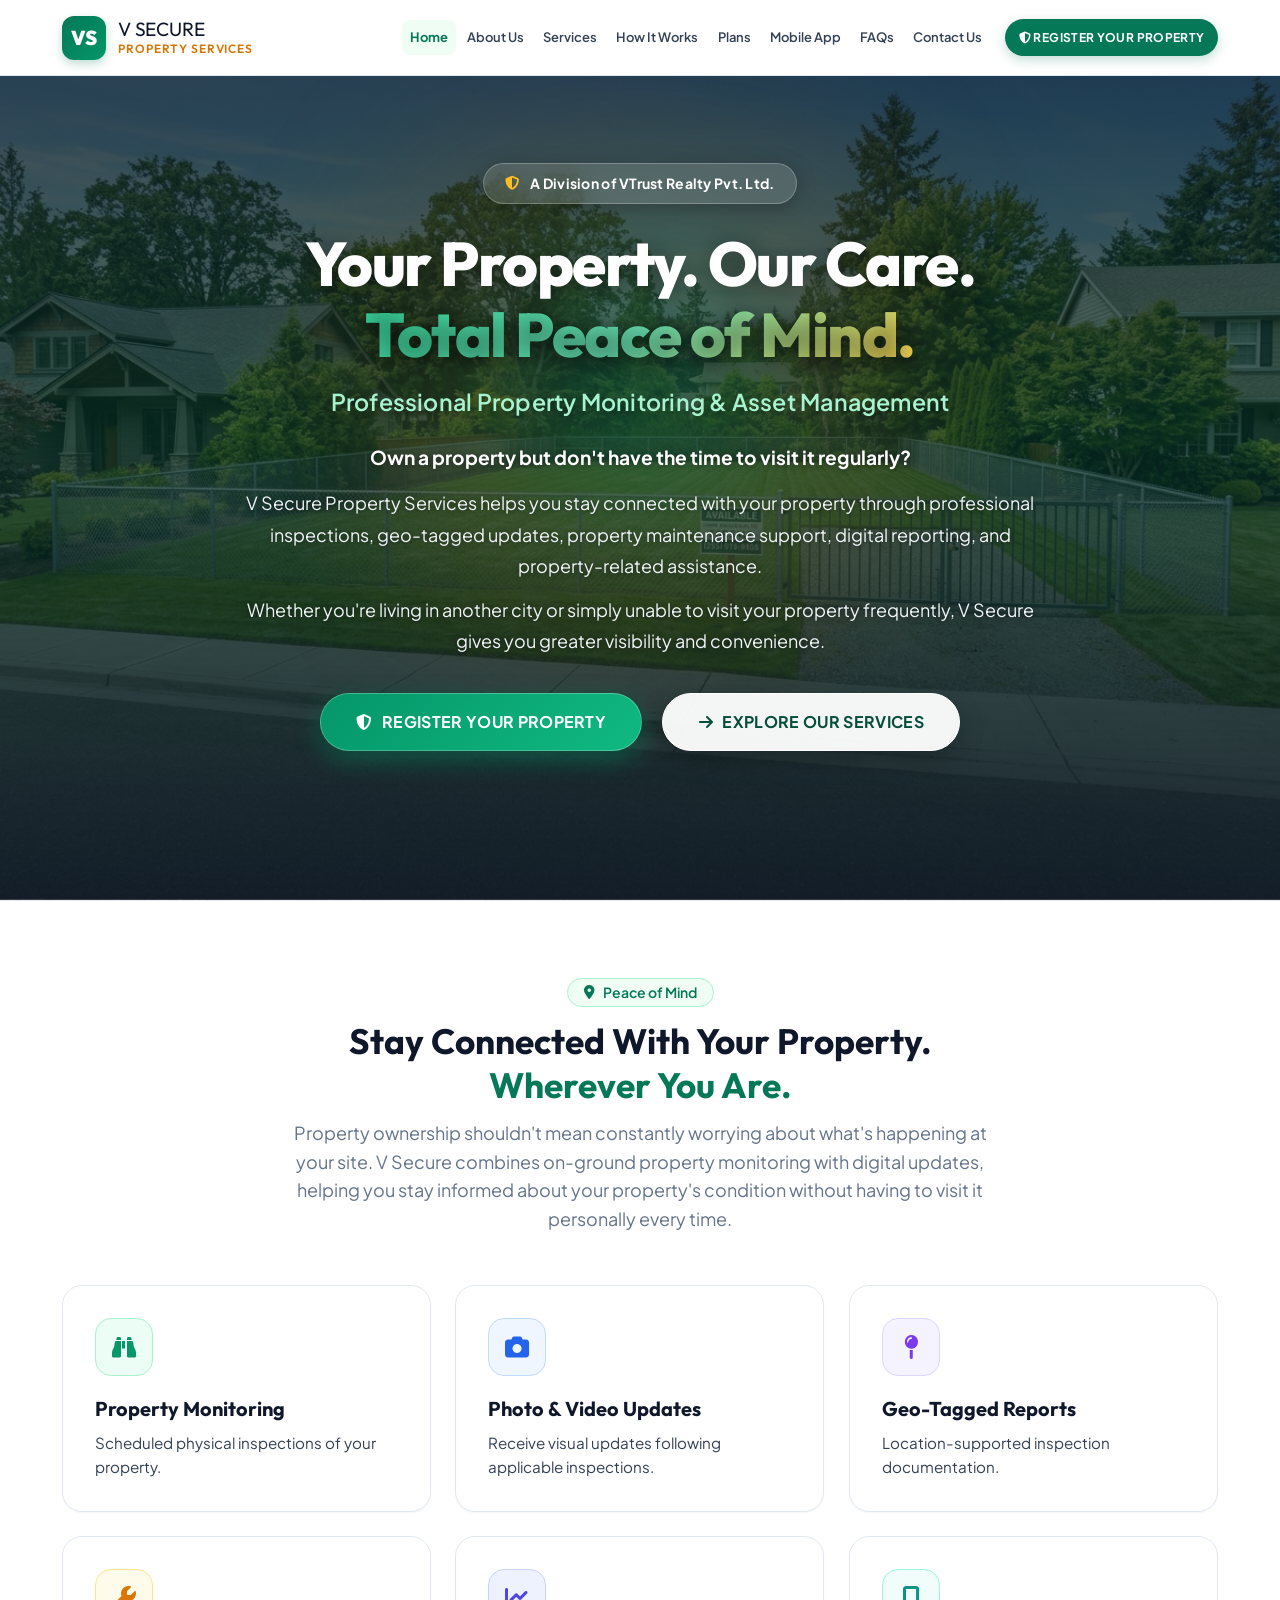
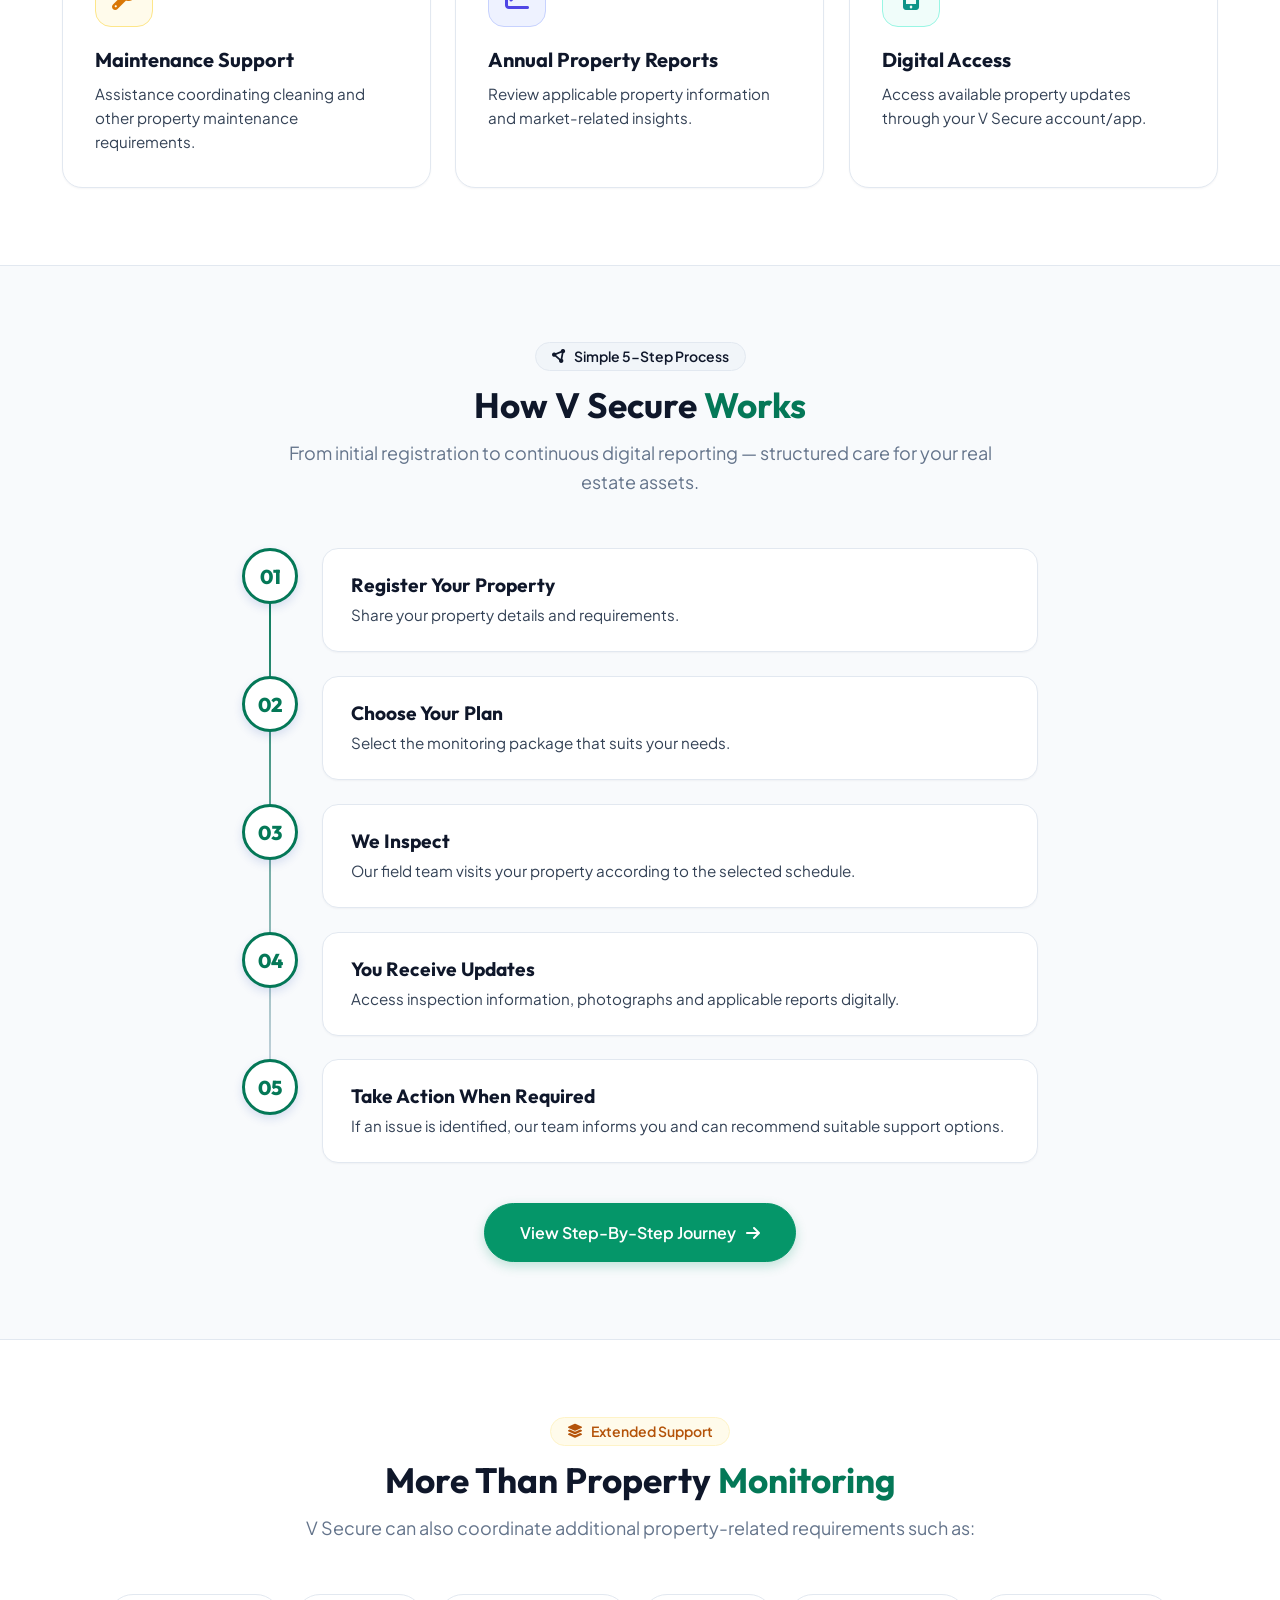
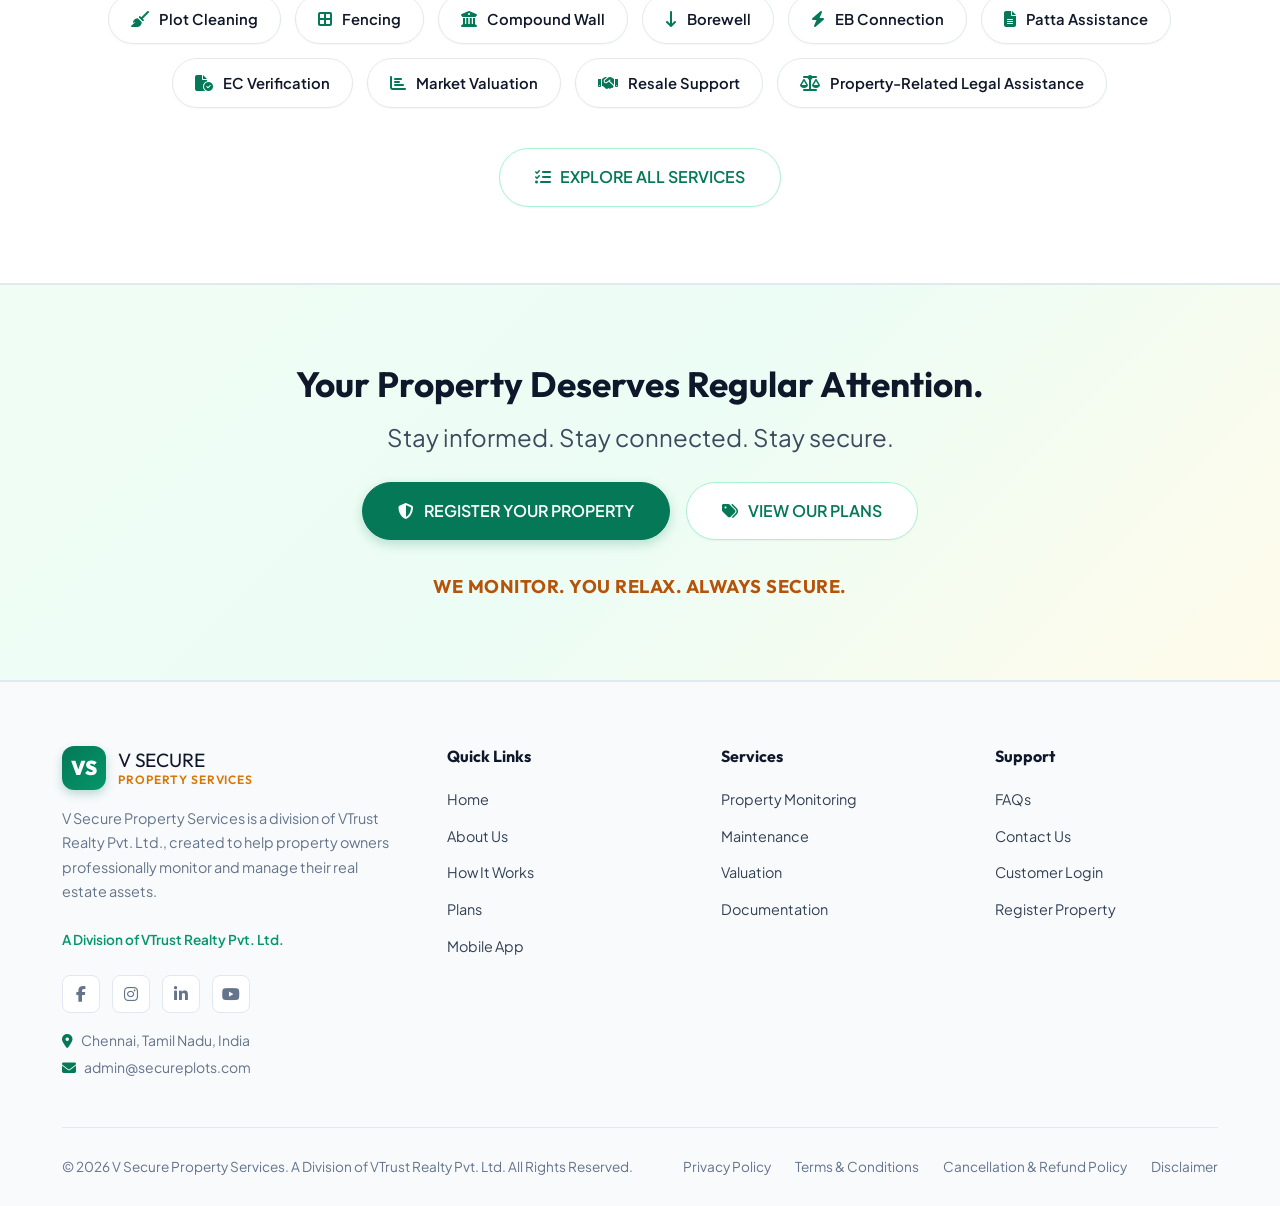
==== commit e00c5354: "hero section redesign" ====
--- a/index.html
+++ b/index.html
@@ -66,82 +66,52 @@
 
   <!-- ========== PAGE 1 — HOME: HERO SECTION ========== -->
   <section class="hero" id="hero">
-    <div class="container">
-      <div class="hero__inner">
-        <!-- Left Content with Staggered Onload Entrance Animations -->
-        <div class="hero__content">
-          <div class="hero__badge animate-fade-up anim-delay-1">
-            <i class="fa-solid fa-shield-halved"></i>
-            A Division of VTrust Realty Pvt. Ltd.
-          </div>
-          <h1 class="hero__title animate-fade-up anim-delay-2">
-            Your Property. Our Care.<br>
-            <span class="text-gradient">Total Peace of Mind.</span>
-          </h1>
-          <p class="hero__subtitle animate-fade-up anim-delay-3">Professional Property Monitoring &amp; Asset Management</p>
-          <div class="hero__description animate-fade-up anim-delay-3">
-            <p style="margin-bottom: 0.75rem; font-weight: 600; color: var(--clr-text-title);">
-              Own a property but don't have the time to visit it regularly?
-            </p>
-            <p style="margin-bottom: 0.75rem;">
-              V Secure Property Services helps you stay connected with your property through professional inspections, geo-tagged updates, property maintenance support, digital reporting, and property-related assistance.
-            </p>
-            <p>
-              Whether you're living in another city or simply unable to visit your property frequently, V Secure gives you greater visibility and convenience.
-            </p>
-          </div>
-          <div class="hero__actions animate-fade-up anim-delay-4">
-            <a href="contact.html#register" class="btn btn--primary btn--lg">
-              <i class="fa-solid fa-shield-halved"></i> REGISTER YOUR PROPERTY
-            </a>
-            <a href="services.html" class="btn btn--secondary btn--lg">
-              <i class="fa-solid fa-arrow-right"></i> EXPLORE OUR SERVICES
-            </a>
-          </div>
-
-        </div>
-
-        <!-- Right Hero Visual: Dynamic Asymmetric Property Services Collage -->
-        <div class="hero__visual animate-fade-left anim-delay-3">
-          <div class="hero__collage" aria-label="V Secure On-Ground Property Monitoring Showcase">
-            
-            <!-- Main Focal Image: Physical Plot Boundary Verification -->
-            <div class="collage-item collage-item--main" title="Physical Boundary Stone Survey & Measurement">
-              <img src="images/property-inspection-hero.jpg" alt="On-ground boundary stone inspection and plot survey">
-              <div class="collage-item__caption">
-                <i class="fa-solid fa-ruler-combined"></i> Boundary Stone Survey
-              </div>
-            </div>
-
-            <!-- Top Accent: Live Geo-Tagged Mobile Capture -->
-            <div class="collage-item collage-item--top" title="Live Geo-Tagged GPS Photo Capture">
-              <img src="images/hero-geotag-mobile.jpg" alt="Real-time geo-tagged mobile photo capture with GPS coordinates">
-              <span class="collage-item__pill"><i class="fa-solid fa-location-crosshairs"></i> Geo-Tagged GPS</span>
-            </div>
-
-            <!-- Bottom Left: Perimeter Security & Upkeep -->
-            <div class="collage-item collage-item--left" title="Fenced Vacant Land Security & Upkeep">
-              <img src="images/hero-fencing-care.jpg" alt="Fenced vacant plot with clean boundary security">
-              <span class="collage-item__pill"><i class="fa-solid fa-shield-halved"></i> Fencing &amp; Upkeep</span>
-            </div>
-
-            <!-- Bottom Right: Digital Inspection Report -->
-            <div class="collage-item collage-item--right" title="Quarterly Digital Inspection Report">
-              <img src="images/hero-digital-report.jpg" alt="Digital inspection report with verified status">
-              <span class="collage-item__pill"><i class="fa-solid fa-file-shield"></i> Digital Report</span>
-            </div>
-
-            <!-- Floating Trust Badge -->
-            <div class="collage-float collage-float--badge">
-              <div class="collage-float__icon"><i class="fa-solid fa-circle-check"></i></div>
-              <div class="collage-float__text">
-                <strong>100% Physical Inspection</strong>
-                <span>Quarterly Geo-Tagged Updates</span>
-              </div>
-            </div>
-
-          </div>
-        </div>
+    <!-- Atmospheric Ambient Glow -->
+    <div class="hero__ambient" aria-hidden="true"></div>
+
+    <div class="container">
+      <div class="hero__content">
+        <!-- Badge -->
+        <div class="hero__badge animate-fade-up anim-delay-1">
+          <i class="fa-solid fa-shield-halved"></i>
+          <span>A Division of VTrust Realty Pvt. Ltd.</span>
+        </div>
+
+        <!-- Title -->
+        <h1 class="hero__title animate-fade-up anim-delay-2">
+          Your Property. Our Care.<br>
+          <span class="text-gradient">Total Peace of Mind.</span>
+        </h1>
+
+        <!-- Subtitle -->
+        <p class="hero__subtitle animate-fade-up anim-delay-3">
+          Professional Property Monitoring &amp; Asset Management
+        </p>
+
+        <!-- Description -->
+        <div class="hero__description animate-fade-up anim-delay-3">
+          <p class="hero__lead-q">
+            Own a property but don't have the time to visit it regularly?
+          </p>
+          <p>
+            V Secure Property Services helps you stay connected with your property through professional inspections, geo-tagged updates, property maintenance support, digital reporting, and property-related assistance.
+          </p>
+          <p>
+            Whether you're living in another city or simply unable to visit your property frequently, V Secure gives you greater visibility and convenience.
+          </p>
+        </div>
+
+        <!-- CTA Buttons -->
+        <div class="hero__actions animate-fade-up anim-delay-4">
+          <a href="contact.html#register" class="btn btn--primary btn--lg">
+            <i class="fa-solid fa-shield-halved"></i> REGISTER YOUR PROPERTY
+          </a>
+          <a href="services.html" class="btn btn--secondary btn--lg">
+            <i class="fa-solid fa-arrow-right"></i> EXPLORE OUR SERVICES
+          </a>
+        </div>
+
+      
       </div>
     </div>
   </section>
--- a/css/style.css
+++ b/css/style.css
@@ -574,387 +574,306 @@
   pointer-events: auto;
 }
 
-/* ---------- HERO SECTION (Clean Light Split) ---------- */
+/* ---------- HERO SECTION (Full-Height Centered Property Banner) ---------- */
 .hero {
   position: relative;
-  padding-top: calc(var(--header-height) + clamp(2rem, 4vw, 3.5rem));
-  padding-bottom: clamp(3rem, 5vw, 4.5rem);
-  background: linear-gradient(180deg, #f8fafc 0%, #eff6ff 60%, #ffffff 100%);
-  border-bottom: 1px solid var(--clr-border);
+  min-height: 100vh;
+  min-height: 100svh;
+  display: flex;
+  align-items: center;
+  justify-content: center;
+  padding-top: calc(var(--header-height) + clamp(2.5rem, 5vw, 4.5rem));
+  padding-bottom: clamp(3rem, 6vw, 5rem);
+  background: 
+    linear-gradient(180deg, rgba(8, 20, 32, 0.78) 0%, rgba(6, 48, 38, 0.72) 48%, rgba(8, 20, 32, 0.92) 100%),
+    url('../images/hero-fencing-care.jpg') center center / cover no-repeat;
+  border-bottom: 1px solid rgba(255, 255, 255, 0.08);
   overflow: hidden;
 }
 
-.hero__inner {
-  display: grid;
-  grid-template-columns: 1.15fr 0.85fr;
-  align-items: center;
-  gap: clamp(2rem, 4vw, 3.5rem);
-}
-
+/* Atmospheric Ambient Depth Glow Behind Title */
+.hero__ambient {
+  position: absolute;
+  top: 42%;
+  left: 50%;
+  transform: translate(-50%, -50%);
+  width: min(860px, 92vw);
+  height: min(540px, 60vh);
+  background: radial-gradient(circle, rgba(16, 185, 129, 0.24) 0%, rgba(217, 119, 6, 0.14) 42%, transparent 72%);
+  filter: blur(60px);
+  pointer-events: none;
+  z-index: 1;
+}
+
+.hero > .container {
+  position: relative;
+  z-index: 2;
+  width: 100%;
+}
+
+.hero__content {
+  max-width: 960px;
+  margin: 0 auto;
+  text-align: center;
+  display: flex;
+  flex-direction: column;
+  align-items: center;
+}
+
+/* Trust Badge Pill */
 .hero__badge {
   display: inline-flex;
   align-items: center;
-  gap: 0.5rem;
-  background: #ffffff;
-  color: var(--clr-primary);
-  border: 1px solid var(--clr-border-blue);
-  padding: 0.45rem 1.1rem;
+  gap: 0.65rem;
+  background: rgba(255, 255, 255, 0.14);
+  backdrop-filter: blur(14px);
+  -webkit-backdrop-filter: blur(14px);
+  color: #ffffff;
+  border: 1px solid rgba(255, 255, 255, 0.25);
+  padding: 0.5rem 1.35rem;
   border-radius: var(--radius-full);
   font-size: var(--fs-small);
   font-weight: 700;
-  box-shadow: var(--shadow-xs);
+  letter-spacing: 0.02em;
+  box-shadow: 0 4px 20px rgba(0, 0, 0, 0.25);
+  margin-bottom: 1.5rem;
+  transition: transform var(--transition-fast), background var(--transition-fast), border-color var(--transition-fast);
+}
+
+.hero__badge:hover {
+  transform: translateY(-2px);
+  background: rgba(255, 255, 255, 0.22);
+  border-color: rgba(255, 255, 255, 0.4);
+}
+
+.hero__badge i {
+  color: #fbbf24;
+}
+
+/* Hero Main Title */
+.hero__title {
+  font-size: clamp(2.2rem, 5vw, 3.85rem);
+  font-weight: 800;
+  color: #ffffff;
+  letter-spacing: -0.025em;
+  margin-bottom: 0.85rem;
+  line-height: 1.15;
+  text-shadow: 0 4px 24px rgba(0, 0, 0, 0.5);
+}
+
+.hero__title .text-gradient {
+  background: linear-gradient(135deg, #34d399 0%, #6ee7b7 50%, #fcd34d 100%);
+  -webkit-background-clip: text;
+  -webkit-text-fill-color: transparent;
+  background-clip: text;
+  display: inline-block;
+  filter: drop-shadow(0 2px 8px rgba(0, 0, 0, 0.35));
+}
+
+/* Hero Subtitle */
+.hero__subtitle {
+  font-size: clamp(1.15rem, 2.2vw, 1.45rem);
+  font-weight: 600;
+  color: #a7f3d0;
   margin-bottom: 1.25rem;
-}
-
-.hero__badge i {
-  color: var(--clr-accent-gold);
-}
-
-.hero__title {
-  font-size: var(--fs-hero);
-  color: var(--clr-text-title);
-  letter-spacing: -0.02em;
+  letter-spacing: 0.01em;
+  text-shadow: 0 2px 10px rgba(0, 0, 0, 0.4);
+}
+
+/* Hero Description */
+.hero__description {
+  font-size: clamp(0.98rem, 1.5vw, 1.125rem);
+  color: #f1f5f9;
+  line-height: 1.75;
+  max-width: 820px;
+  margin: 0 auto 2.25rem;
+  text-shadow: 0 1px 6px rgba(0, 0, 0, 0.45);
+}
+
+.hero__lead-q {
+  font-size: clamp(1.05rem, 1.7vw, 1.2rem);
+  font-weight: 700;
+  color: #ffffff;
   margin-bottom: 0.75rem;
-  line-height: 1.15;
-}
-
-.hero__subtitle {
-  font-size: clamp(1.1rem, 2vw, 1.35rem);
-  font-weight: 600;
-  color: var(--clr-primary);
-  margin-bottom: 1rem;
-}
-
-.hero__description {
-  font-size: var(--fs-body-lg);
-  color: var(--clr-text-body);
-  line-height: 1.7;
-  max-width: 600px;
-  margin-bottom: 2rem;
-}
-
+}
+
+.hero__description p:not(:last-child) {
+  margin-bottom: 0.75rem;
+}
+
+/* Hero CTA Actions */
 .hero__actions {
   display: flex;
+  align-items: center;
+  justify-content: center;
   flex-wrap: wrap;
-  gap: 1rem;
-  margin-bottom: 2.25rem;
-}
-
-
-/* Hero Visual (Image Only - Clean, Framed & Responsive) */
-.hero__visual {
-  position: relative;
-  display: flex;
-  align-items: center;
-  justify-content: center;
-}
-
-.hero__image-container {
-  position: relative;
+  gap: 1.25rem;
+  margin-bottom: 3rem;
   width: 100%;
-  max-width: 560px;
-  border-radius: var(--radius-2xl);
-  overflow: hidden;
-  box-shadow: 0 20px 48px -12px rgba(15, 23, 42, 0.16);
-  border: 1px solid var(--clr-border);
-  background: #ffffff;
-  transition: transform var(--transition-smooth), box-shadow var(--transition-smooth);
-}
-
-.hero__image-container:hover {
-  transform: translateY(-4px);
-  box-shadow: 0 28px 56px -12px rgba(4, 120, 87, 0.2);
-}
-
-.hero__image {
-  width: 100%;
-  height: auto;
-  max-height: 480px;
-  object-fit: cover;
-  display: block;
-  border-radius: var(--radius-2xl);
-  transition: transform 0.65s cubic-bezier(0.16, 1, 0.3, 1);
-}
-
-.hero__image-container:hover .hero__image {
-  transform: scale(1.025);
-}
-
-/* ---------- DYNAMIC ASYMMETRIC HERO COLLAGE ---------- */
-.hero__collage {
-  position: relative;
-  width: 100%;
-  max-width: 580px;
-  height: 520px;
-  perspective: 1000px;
-}
-
-/* Ambient glow under the collage */
-.hero__collage::before {
-  content: "";
-  position: absolute;
-  top: 10%;
-  left: 8%;
-  width: 84%;
-  height: 80%;
-  background: radial-gradient(circle, rgba(4, 120, 87, 0.16) 0%, rgba(217, 119, 6, 0.1) 45%, transparent 70%);
-  filter: blur(40px);
-  z-index: 0;
-  pointer-events: none;
-}
-
-/* Base Collage Card */
-.collage-item {
-  position: absolute;
-  border-radius: var(--radius-xl);
-  overflow: hidden;
-  background: #ffffff;
-  border: 4px solid #ffffff;
-  box-shadow: 0 16px 36px -8px rgba(15, 23, 42, 0.18), 0 4px 12px rgba(15, 23, 42, 0.08);
-  transition: transform 0.45s cubic-bezier(0.16, 1, 0.3, 1), box-shadow 0.45s ease, z-index 0s;
-  cursor: pointer;
-  will-change: transform;
-}
-
-.collage-item img {
-  width: 100%;
-  height: 100%;
-  object-fit: cover;
-  display: block;
-  transition: transform 0.65s cubic-bezier(0.16, 1, 0.3, 1);
-}
-
-.collage-item:hover {
-  transform: translateY(-8px) scale(1.04) rotate(0deg) !important;
-  z-index: 10 !important;
-  box-shadow: 0 28px 60px -10px rgba(4, 120, 87, 0.32), 0 10px 24px rgba(15, 23, 42, 0.12);
-}
-
-.collage-item:hover img {
-  transform: scale(1.05);
-}
-
-/* 1. Main Focal Card - Boundary Stone Survey */
-.collage-item--main {
-  top: 55px;
-  left: 20px;
-  width: 65%;
-  height: 310px;
-  z-index: 2;
-  transform: rotate(-2deg);
-}
-
-.collage-item__caption {
-  position: absolute;
-  bottom: 0;
-  left: 0;
-  right: 0;
-  padding: 1.5rem 1rem 0.65rem;
-  background: linear-gradient(180deg, transparent 0%, rgba(15, 23, 42, 0.85) 100%);
+}
+
+.hero__actions .btn--primary {
+  background: linear-gradient(135deg, #059669 0%, #10b981 100%);
   color: #ffffff;
-  font-size: 0.825rem;
-  font-weight: 700;
-  display: flex;
-  align-items: center;
-  gap: 0.45rem;
-  pointer-events: none;
-}
-
-.collage-item__caption i {
-  color: var(--clr-accent-gold);
-}
-
-/* 2. Top Accent Card - Mobile Geo-Tagging */
-.collage-item--top {
-  top: 10px;
-  right: 15px;
-  width: 44%;
-  height: 230px;
-  z-index: 3;
-  transform: rotate(3.5deg);
-}
-
-/* 3. Bottom Left Accent - Fencing & Land Upkeep */
-.collage-item--left {
-  bottom: 20px;
-  left: 10px;
-  width: 46%;
-  height: 200px;
-  z-index: 4;
-  transform: rotate(-3deg);
-}
-
-/* 4. Bottom Right Accent - Digital Report */
-.collage-item--right {
-  bottom: 15px;
-  right: 20px;
-  width: 45%;
-  height: 220px;
-  z-index: 5;
-  transform: rotate(2deg);
-}
-
-/* Floating Pills inside Collage Cards */
-.collage-item__pill {
-  position: absolute;
-  top: 10px;
-  right: 10px;
-  display: inline-flex;
-  align-items: center;
-  gap: 0.35rem;
-  padding: 0.35rem 0.75rem;
-  background: rgba(15, 23, 42, 0.82);
-  backdrop-filter: blur(8px);
-  color: #ffffff;
-  border-radius: var(--radius-full);
-  font-size: 0.725rem;
+  border: 1px solid rgba(255, 255, 255, 0.25);
+  box-shadow: 0 8px 25px rgba(5, 150, 105, 0.45), 0 2px 8px rgba(0, 0, 0, 0.25);
   font-weight: 700;
   letter-spacing: 0.02em;
-  box-shadow: 0 4px 12px rgba(0, 0, 0, 0.25);
-  pointer-events: none;
-}
-
-.collage-item__pill i {
-  color: var(--clr-accent-gold);
-}
-
-/* Floating Trust Badge */
-.collage-float--badge {
-  position: absolute;
-  top: 48%;
-  right: -10px;
-  z-index: 7;
-  display: flex;
-  align-items: center;
-  gap: 0.75rem;
+}
+
+.hero__actions .btn--primary:hover {
+  background: linear-gradient(135deg, #047857 0%, #059669 100%);
+  transform: translateY(-3px);
+  box-shadow: 0 14px 32px rgba(5, 150, 105, 0.6);
+  border-color: rgba(255, 255, 255, 0.45);
+}
+
+.hero__actions .btn--secondary {
   background: rgba(255, 255, 255, 0.95);
-  backdrop-filter: blur(12px);
-  padding: 0.65rem 1.15rem;
-  border-radius: var(--radius-full);
-  border: 1px solid var(--clr-border-blue);
-  box-shadow: 0 16px 36px -6px rgba(4, 120, 87, 0.22), 0 4px 12px rgba(15, 23, 42, 0.08);
-  animation: collageFloat 3.8s ease-in-out infinite alternate;
-}
-
-@keyframes collageFloat {
-  0% {
-    transform: translateY(0);
-  }
-
-  100% {
-    transform: translateY(-8px);
-  }
-}
-
-.collage-float__icon {
-  width: 34px;
-  height: 34px;
+  color: #064e3b;
+  border: 1px solid #ffffff;
+  font-weight: 700;
+  box-shadow: 0 8px 25px rgba(0, 0, 0, 0.25);
+  letter-spacing: 0.02em;
+}
+
+.hero__actions .btn--secondary:hover {
+  background: #ffffff;
+  color: #047857;
+  transform: translateY(-3px);
+  box-shadow: 0 14px 32px rgba(0, 0, 0, 0.35);
+}
+
+/* Centered Glassmorphic Trust Features Ribbon */
+.hero__features {
+  display: grid;
+  grid-template-columns: repeat(4, 1fr);
+  gap: 1rem;
+  width: 100%;
+  max-width: 1060px;
+  background: rgba(15, 23, 42, 0.65);
+  backdrop-filter: blur(16px);
+  -webkit-backdrop-filter: blur(16px);
+  border: 1px solid rgba(255, 255, 255, 0.18);
+  border-radius: var(--radius-xl);
+  padding: 1.25rem 1.5rem;
+  box-shadow: 0 16px 40px rgba(0, 0, 0, 0.35);
+}
+
+.hero__feature-card {
+  display: flex;
+  align-items: center;
+  gap: 0.85rem;
+  text-align: left;
+  padding: 0.5rem 0.65rem;
+  border-radius: var(--radius-md);
+  transition: transform var(--transition-fast), background var(--transition-fast);
+}
+
+.hero__feature-card:hover {
+  background: rgba(255, 255, 255, 0.08);
+  transform: translateY(-2px);
+}
+
+.hero__feature-icon {
+  width: 44px;
+  height: 44px;
   border-radius: 50%;
-  background: var(--clr-success-bg);
-  color: var(--clr-success);
-  border: 1px solid var(--clr-success-border);
+  background: rgba(16, 185, 129, 0.22);
+  border: 1px solid rgba(16, 185, 129, 0.45);
+  color: #34d399;
   display: flex;
   align-items: center;
   justify-content: center;
-  font-size: 1.1rem;
+  font-size: 1.15rem;
   flex-shrink: 0;
-}
-
-.collage-float__text {
+  box-shadow: 0 4px 12px rgba(16, 185, 129, 0.25);
+}
+
+.hero__feature-text {
   display: flex;
   flex-direction: column;
 }
 
-.collage-float__text strong {
-  font-size: 0.85rem;
-  font-weight: 800;
-  color: var(--clr-text-title);
-  line-height: 1.2;
-}
-
-.collage-float__text span {
-  font-size: 0.725rem;
-  color: var(--clr-text-muted);
-  font-weight: 600;
-}
-
-/* Responsive adjustments for Collage */
+.hero__feature-text strong {
+  font-size: 0.875rem;
+  font-weight: 700;
+  color: #ffffff;
+  line-height: 1.25;
+}
+
+.hero__feature-text span {
+  font-size: 0.75rem;
+  color: #cbd5e1;
+  font-weight: 500;
+  margin-top: 2px;
+}
+
+/* Tablet & Mobile Responsiveness for Hero */
 @media (max-width: 992px) {
-  .hero__collage {
-    max-width: 520px;
-    height: 480px;
-    margin-top: 1rem;
-  }
-
-  .collage-item--main {
-    height: 280px;
-  }
-
-  .collage-item--top {
-    height: 200px;
-  }
-
-  .collage-item--left {
-    height: 180px;
-  }
-
-  .collage-item--right {
-    height: 190px;
-  }
-}
-
-@media (max-width: 576px) {
-  .hero__collage {
-    max-width: 100%;
-    height: 410px;
-  }
-
-  .collage-item--main {
-    top: 40px;
-    left: 10px;
-    width: 68%;
-    height: 230px;
-  }
-
-  .collage-item--top {
-    top: 10px;
-    right: 5px;
-    width: 46%;
-    height: 165px;
-  }
-
-  .collage-item--left {
-    bottom: 15px;
-    left: 5px;
-    width: 48%;
-    height: 150px;
-  }
-
-  .collage-item--right {
-    bottom: 10px;
-    right: 5px;
-    width: 47%;
-    height: 160px;
-  }
-
-  .collage-float--badge {
-    right: 0px;
-    top: 50%;
-    padding: 0.45rem 0.85rem;
-  }
-
-  .collage-float__icon {
-    width: 28px;
-    height: 28px;
-    font-size: 0.9rem;
-  }
-
-  .collage-float__text strong {
-    font-size: 0.75rem;
-  }
-
-  .collage-float__text span {
-    font-size: 0.65rem;
+  .hero {
+    min-height: auto;
+    padding-top: calc(var(--header-height) + clamp(2rem, 4vw, 3rem));
+    padding-bottom: 3.5rem;
+  }
+
+  .hero__features {
+    grid-template-columns: repeat(2, 1fr);
+    gap: 0.85rem;
+    padding: 1.15rem;
+  }
+}
+
+@media (max-width: 640px) {
+  .hero {
+    min-height: 100svh;
+    padding-top: calc(var(--header-height) + 1.5rem);
+    padding-bottom: 2.5rem;
+  }
+
+  .hero__content {
+    padding: 0;
+  }
+
+  .hero__badge {
+    margin-bottom: 1.15rem;
+    font-size: 0.8rem;
+    padding: 0.45rem 1rem;
+  }
+
+  .hero__title {
+    margin-bottom: 0.65rem;
+  }
+
+  .hero__subtitle {
+    margin-bottom: 0.85rem;
+  }
+
+  .hero__description {
+    margin-bottom: 1.75rem;
+  }
+
+  .hero__actions {
+    flex-direction: column;
+    width: 100%;
+    gap: 0.85rem;
+    margin-bottom: 2rem;
+  }
+
+  .hero__actions .btn {
+    width: 100%;
+    padding: 0.85rem 1.4rem;
+  }
+
+  .hero__features {
+    grid-template-columns: 1fr;
+    gap: 0.75rem;
+    padding: 1rem;
+    border-radius: var(--radius-lg);
+  }
+
+  .hero__feature-card {
+    padding: 0.4rem 0.5rem;
   }
 }
 
@@ -2257,9 +2176,8 @@
   }
 
   /* Layout Grids */
-  .hero__inner {
-    grid-template-columns: 1fr;
-    text-align: left;
+  .hero__content {
+    text-align: center;
   }
 
   .hero__description {
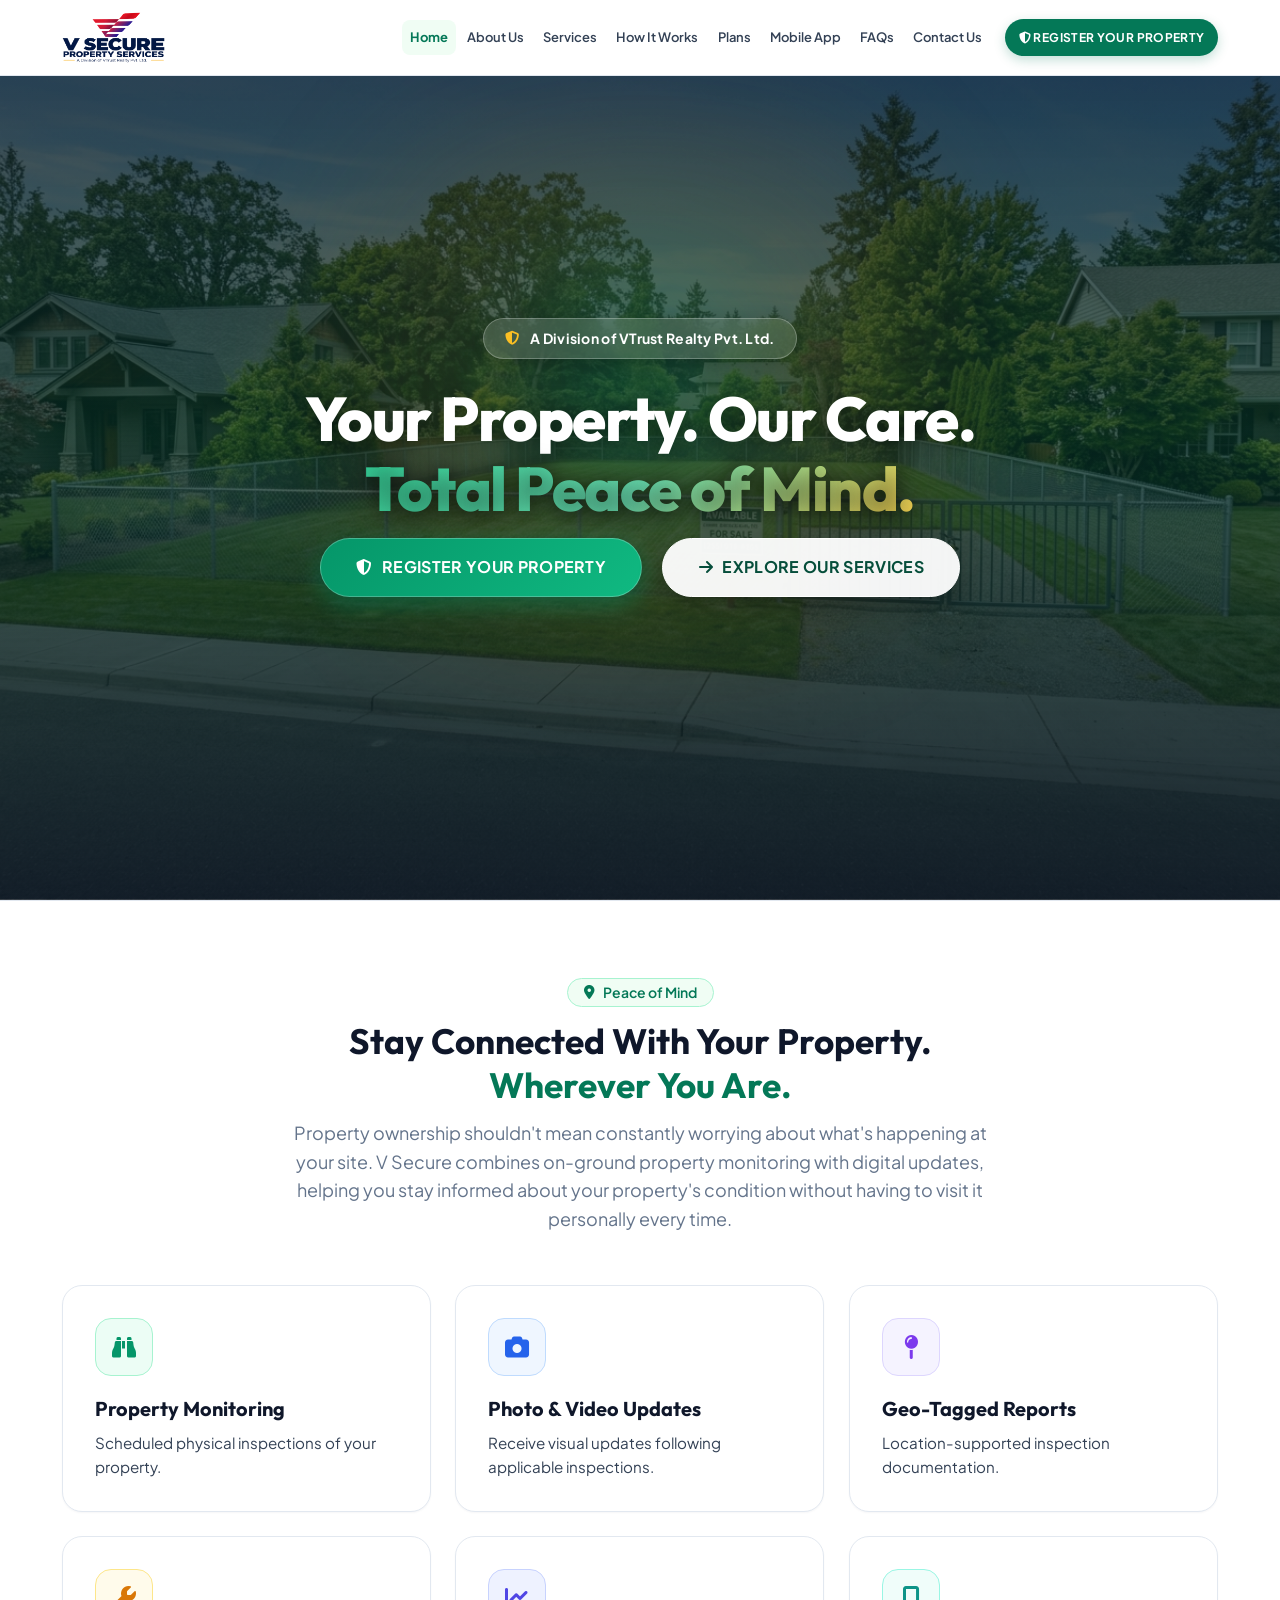
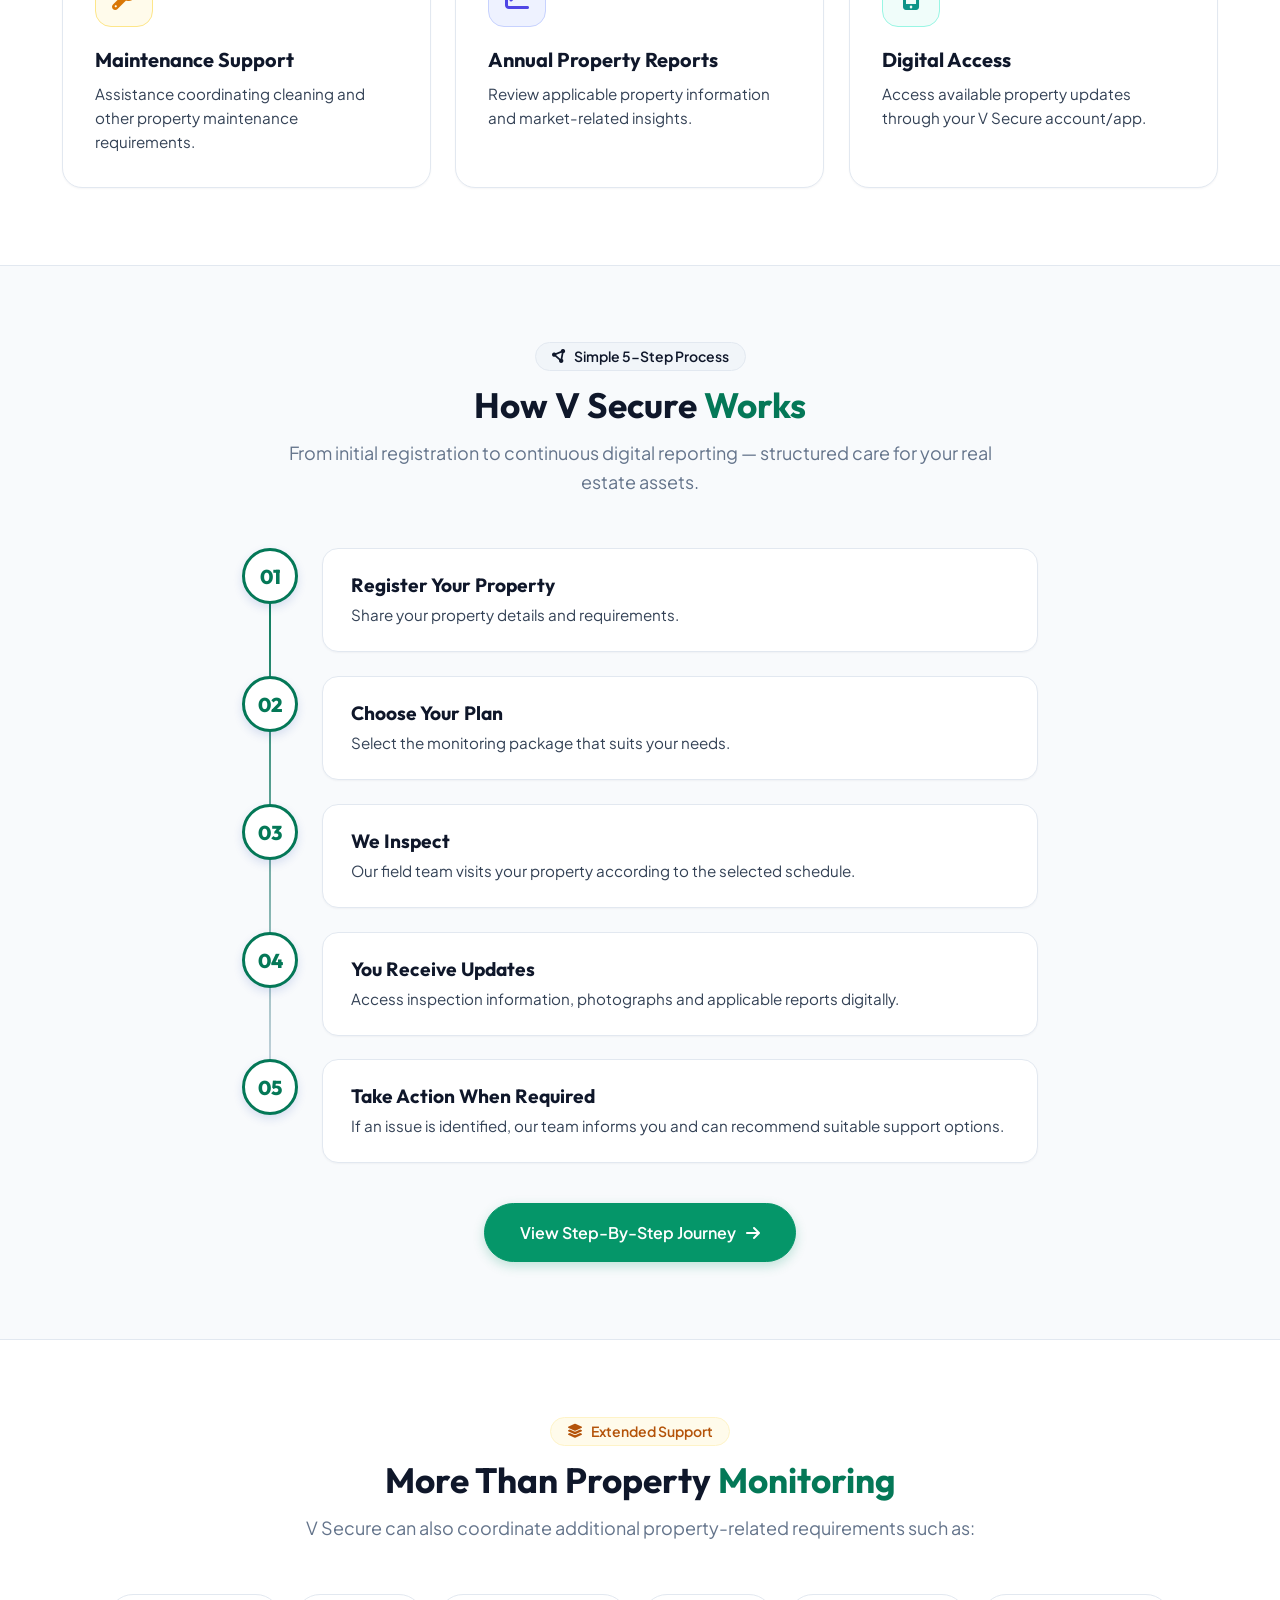
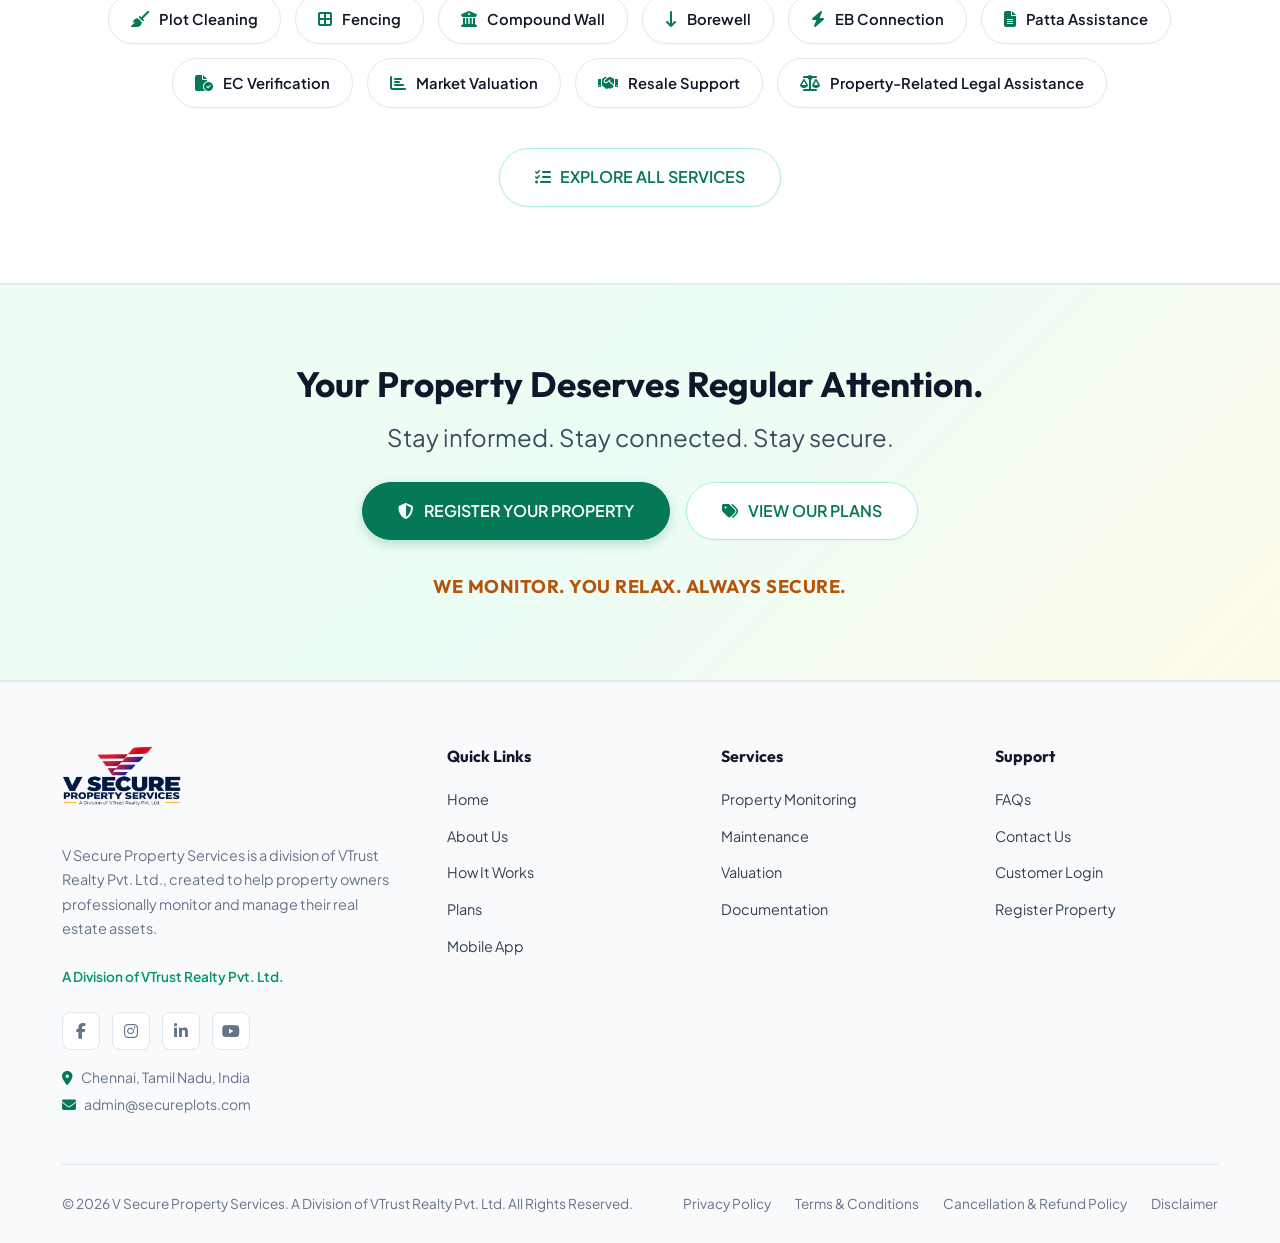
==== commit c8767ed5: "logo changes and hero content hide" ====
--- a/index.html
+++ b/index.html
@@ -1,28 +1,34 @@
 <!DOCTYPE html>
 <html lang="en">
+
 <head>
   <meta charset="UTF-8">
   <meta name="viewport" content="width=device-width, initial-scale=1.0">
   <title>V Secure Property Services — Your Property. Our Care. Total Peace of Mind.</title>
-  <meta name="description" content="V Secure Property Services, a division of VTrust Realty Pvt. Ltd. Professional property monitoring, geo-tagged inspections, maintenance coordination and asset management.">
+  <meta name="description"
+    content="V Secure Property Services, a division of VTrust Realty Pvt. Ltd. Professional property monitoring, geo-tagged inspections, maintenance coordination and asset management.">
+  <!-- Favicon & App Icons -->
+  <link rel="icon" type="image/x-icon" href="favicon.ico">
+  <link rel="icon" type="image/png" sizes="32x32" href="images/favicon-32x32.png">
+  <link rel="icon" type="image/png" sizes="16x16" href="images/favicon-16x16.png">
+  <link rel="apple-touch-icon" sizes="180x180" href="images/apple-touch-icon.png">
+  <meta property="og:image" content="images/v_secure_logo.png">
   <link rel="stylesheet" href="css/style.css">
   <link rel="stylesheet" href="https://cdnjs.cloudflare.com/ajax/libs/font-awesome/6.5.1/css/all.min.css">
 </head>
+
 <body>
 
   <!-- ========== HEADER ========== -->
   <header class="header" id="header">
     <div class="header__inner">
-      <a href="index.html" class="header__logo">
-        <div class="header__logo-icon">VS</div>
-        <div class="header__logo-text">
-          V SECURE
-          <span>Property Services</span>
-        </div>
+      <a href="index.html" class="header__logo" aria-label="V Secure Property Services Home">
+        <img src="images/v_secure_logo.png" alt="V Secure Property Services" class="header__logo-img">
       </a>
 
       <div class="header__actions">
-        <a href="contact.html#register" class="header__mobile-cta"><i class="fa-solid fa-shield-halved"></i> Register</a>
+        <a href="contact.html#register" class="header__mobile-cta"><i class="fa-solid fa-shield-halved"></i>
+          Register</a>
         <button class="nav-toggle" aria-label="Toggle navigation">
           <span class="nav-toggle__bar"></span>
           <span class="nav-toggle__bar"></span>
@@ -32,13 +38,9 @@
 
       <nav class="header__nav" id="nav">
         <div class="nav__drawer-header">
-          <div class="nav__drawer-brand">
-            <div class="header__logo-icon" style="width:36px;height:36px;font-size:1rem;">VS</div>
-            <div class="header__logo-text" style="font-size:1.1rem;">
-              V SECURE
-              <span style="font-size:0.65rem;">Property Services</span>
-            </div>
-          </div>
+          <a href="index.html" class="nav__drawer-brand" aria-label="V Secure Property Services Home">
+            <img src="images/v_secure_logo.png" alt="V Secure Property Services" class="nav__drawer-logo-img">
+          </a>
         </div>
 
         <ul class="nav__list">
@@ -51,7 +53,8 @@
           <li><a href="faq.html" class="nav__link"><i class="fa-solid fa-circle-question"></i> FAQs</a></li>
           <li><a href="contact.html" class="nav__link"><i class="fa-solid fa-envelope"></i> Contact Us</a></li>
         </ul>
-        <a href="contact.html#register" class="nav__cta"><i class="fa-solid fa-shield-halved"></i> REGISTER YOUR PROPERTY</a>
+        <a href="contact.html#register" class="nav__cta"><i class="fa-solid fa-shield-halved"></i> REGISTER YOUR
+          PROPERTY</a>
 
         <div class="nav__drawer-footer">
           <a href="tel:+919840012345" class="nav__drawer-phone">
@@ -82,13 +85,13 @@
           Your Property. Our Care.<br>
           <span class="text-gradient">Total Peace of Mind.</span>
         </h1>
-
-        <!-- Subtitle -->
+        <!-- 
+        
         <p class="hero__subtitle animate-fade-up anim-delay-3">
           Professional Property Monitoring &amp; Asset Management
         </p>
 
-        <!-- Description -->
+        
         <div class="hero__description animate-fade-up anim-delay-3">
           <p class="hero__lead-q">
             Own a property but don't have the time to visit it regularly?
@@ -98,21 +101,22 @@
           </p>
           <p>
             Whether you're living in another city or simply unable to visit your property frequently, V Secure gives you greater visibility and convenience.
-          </p>
-        </div>
-
-        <!-- CTA Buttons -->
-        <div class="hero__actions animate-fade-up anim-delay-4">
-          <a href="contact.html#register" class="btn btn--primary btn--lg">
-            <i class="fa-solid fa-shield-halved"></i> REGISTER YOUR PROPERTY
-          </a>
-          <a href="services.html" class="btn btn--secondary btn--lg">
-            <i class="fa-solid fa-arrow-right"></i> EXPLORE OUR SERVICES
-          </a>
-        </div>
-
-      
-      </div>
+          </p> -->
+
+      </div>
+
+      <!-- CTA Buttons -->
+      <div class="hero__actions animate-fade-up anim-delay-4">
+        <a href="contact.html#register" class="btn btn--primary btn--lg">
+          <i class="fa-solid fa-shield-halved"></i> REGISTER YOUR PROPERTY
+        </a>
+        <a href="services.html" class="btn btn--secondary btn--lg">
+          <i class="fa-solid fa-arrow-right"></i> EXPLORE OUR SERVICES
+        </a>
+      </div>
+
+
+    </div>
     </div>
   </section>
 
@@ -122,7 +126,9 @@
       <div class="section-header">
         <span class="badge badge--blue"><i class="fa-solid fa-location-dot"></i> Peace of Mind</span>
         <h2>Stay Connected With Your Property. <span class="text-primary">Wherever You Are.</span></h2>
-        <p>Property ownership shouldn't mean constantly worrying about what's happening at your site. V Secure combines on-ground property monitoring with digital updates, helping you stay informed about your property's condition without having to visit it personally every time.</p>
+        <p>Property ownership shouldn't mean constantly worrying about what's happening at your site. V Secure combines
+          on-ground property monitoring with digital updates, helping you stay informed about your property's condition
+          without having to visit it personally every time.</p>
       </div>
 
       <div class="benefits-grid">
@@ -245,7 +251,8 @@
         <span class="additional-services__item"><i class="fa-solid fa-file-circle-check"></i> EC Verification</span>
         <span class="additional-services__item"><i class="fa-solid fa-chart-bar"></i> Market Valuation</span>
         <span class="additional-services__item"><i class="fa-solid fa-handshake"></i> Resale Support</span>
-        <span class="additional-services__item"><i class="fa-solid fa-scale-balanced"></i> Property-Related Legal Assistance</span>
+        <span class="additional-services__item"><i class="fa-solid fa-scale-balanced"></i> Property-Related Legal
+          Assistance</span>
       </div>
 
       <div style="text-align: center; margin-top: 2.5rem;">
@@ -346,15 +353,12 @@
       <div class="footer__grid">
         <!-- Col 1: V Secure -->
         <div class="footer__brand">
-          <a href="index.html" class="header__logo" style="margin-bottom: 0.5rem;">
-            <div class="header__logo-icon">VS</div>
-            <div class="header__logo-text">
-              V SECURE
-              <span>Property Services</span>
-            </div>
+          <a href="index.html" class="footer__logo" aria-label="V Secure Property Services Home">
+            <img src="images/v_secure_logo.png" alt="V Secure Property Services" class="footer__logo-img">
           </a>
           <p>
-            V Secure Property Services is a division of VTrust Realty Pvt. Ltd., created to help property owners professionally monitor and manage their real estate assets.
+            V Secure Property Services is a division of VTrust Realty Pvt. Ltd., created to help property owners
+            professionally monitor and manage their real estate assets.
           </p>
           <p style="font-size: 0.85rem; color: var(--clr-primary-light); font-weight: 600; margin-top: 0.5rem;">
             A Division of VTrust Realty Pvt. Ltd.
@@ -366,8 +370,10 @@
             <a href="#" aria-label="YouTube"><i class="fa-brands fa-youtube"></i></a>
           </div>
           <div style="margin-top: 1rem; font-size: 0.875rem; color: var(--clr-text-muted);">
-            <div><i class="fa-solid fa-location-dot" style="color:var(--clr-primary); margin-right:6px;"></i> Chennai, Tamil Nadu, India</div>
-            <div style="margin-top: 4px;"><i class="fa-solid fa-envelope" style="color:var(--clr-primary); margin-right:6px;"></i> admin@secureplots.com</div>
+            <div><i class="fa-solid fa-location-dot" style="color:var(--clr-primary); margin-right:6px;"></i> Chennai,
+              Tamil Nadu, India</div>
+            <div style="margin-top: 4px;"><i class="fa-solid fa-envelope"
+                style="color:var(--clr-primary); margin-right:6px;"></i> admin@secureplots.com</div>
           </div>
         </div>
 
@@ -420,4 +426,5 @@
 
   <script src="js/main.js"></script>
 </body>
-</html>
+
+</html>
--- a/css/style.css
+++ b/css/style.css
@@ -435,6 +435,53 @@
   margin-top: 2px;
 }
 
+.header__logo-img {
+  height: 52px;
+  width: auto;
+  max-width: 175px;
+  object-fit: contain;
+  display: block;
+  transition: transform var(--transition-fast), opacity var(--transition-fast);
+}
+
+.header__logo:hover .header__logo-img {
+  transform: scale(1.02);
+}
+
+.nav__drawer-brand {
+  display: flex;
+  align-items: center;
+  text-decoration: none;
+}
+
+.nav__drawer-logo-img {
+  height: 48px;
+  width: auto;
+  max-width: 160px;
+  object-fit: contain;
+  display: block;
+}
+
+.footer__logo {
+  display: inline-block;
+  margin-bottom: 0.85rem;
+  text-decoration: none;
+  transition: transform var(--transition-fast), opacity var(--transition-fast);
+}
+
+.footer__logo:hover {
+  transform: translateY(-1px);
+  opacity: 0.95;
+}
+
+.footer__logo-img {
+  height: 60px;
+  width: auto;
+  max-width: 190px;
+  object-fit: contain;
+  display: block;
+}
+
 .header__nav {
   display: flex;
   align-items: center;
@@ -1990,6 +2037,11 @@
 
   .header__inner {
     padding: 0 1rem;
+  }
+
+  .header__logo-img {
+    height: 44px;
+    max-width: 145px;
   }
 
   .header__logo-icon {
@@ -2281,6 +2333,11 @@
     padding: 0 0.85rem;
   }
 
+  .header__logo-img {
+    height: 38px;
+    max-width: 125px;
+  }
+
   .header__logo-text {
     font-size: 0.98rem;
   }
